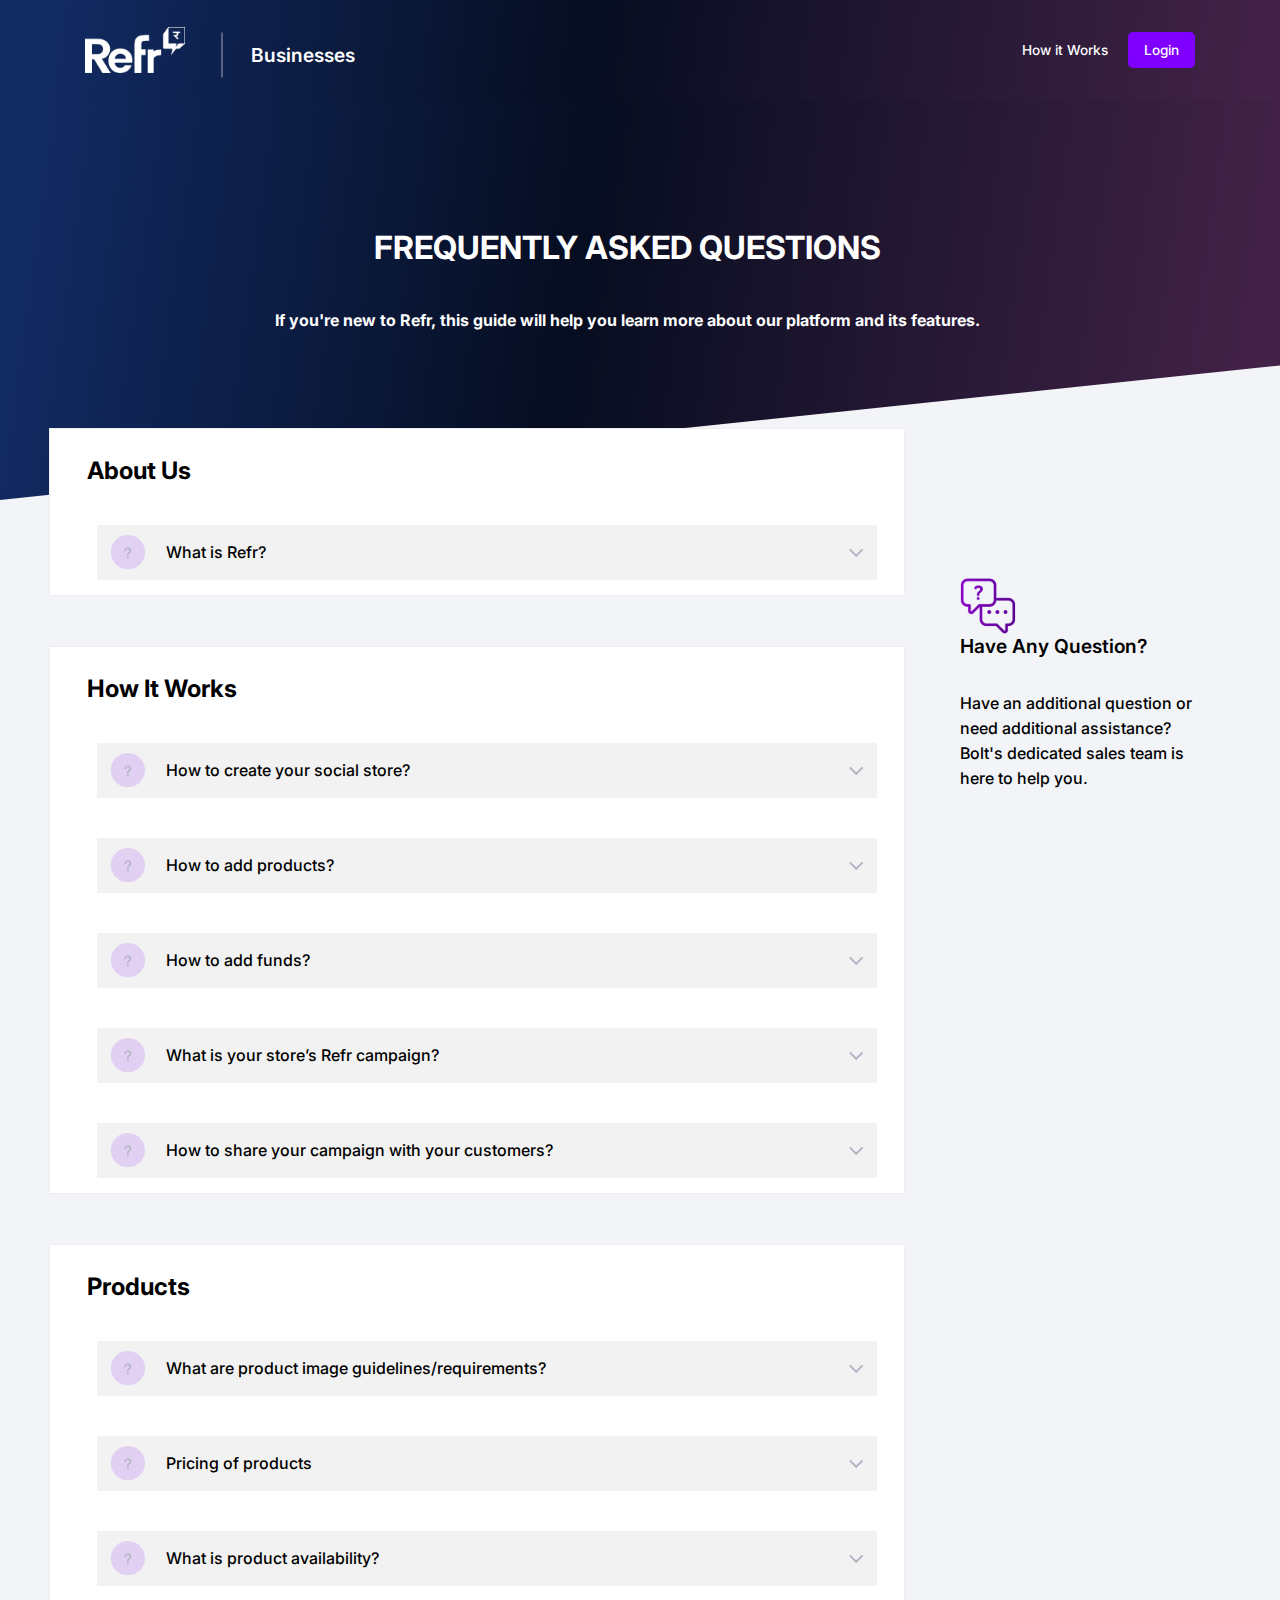
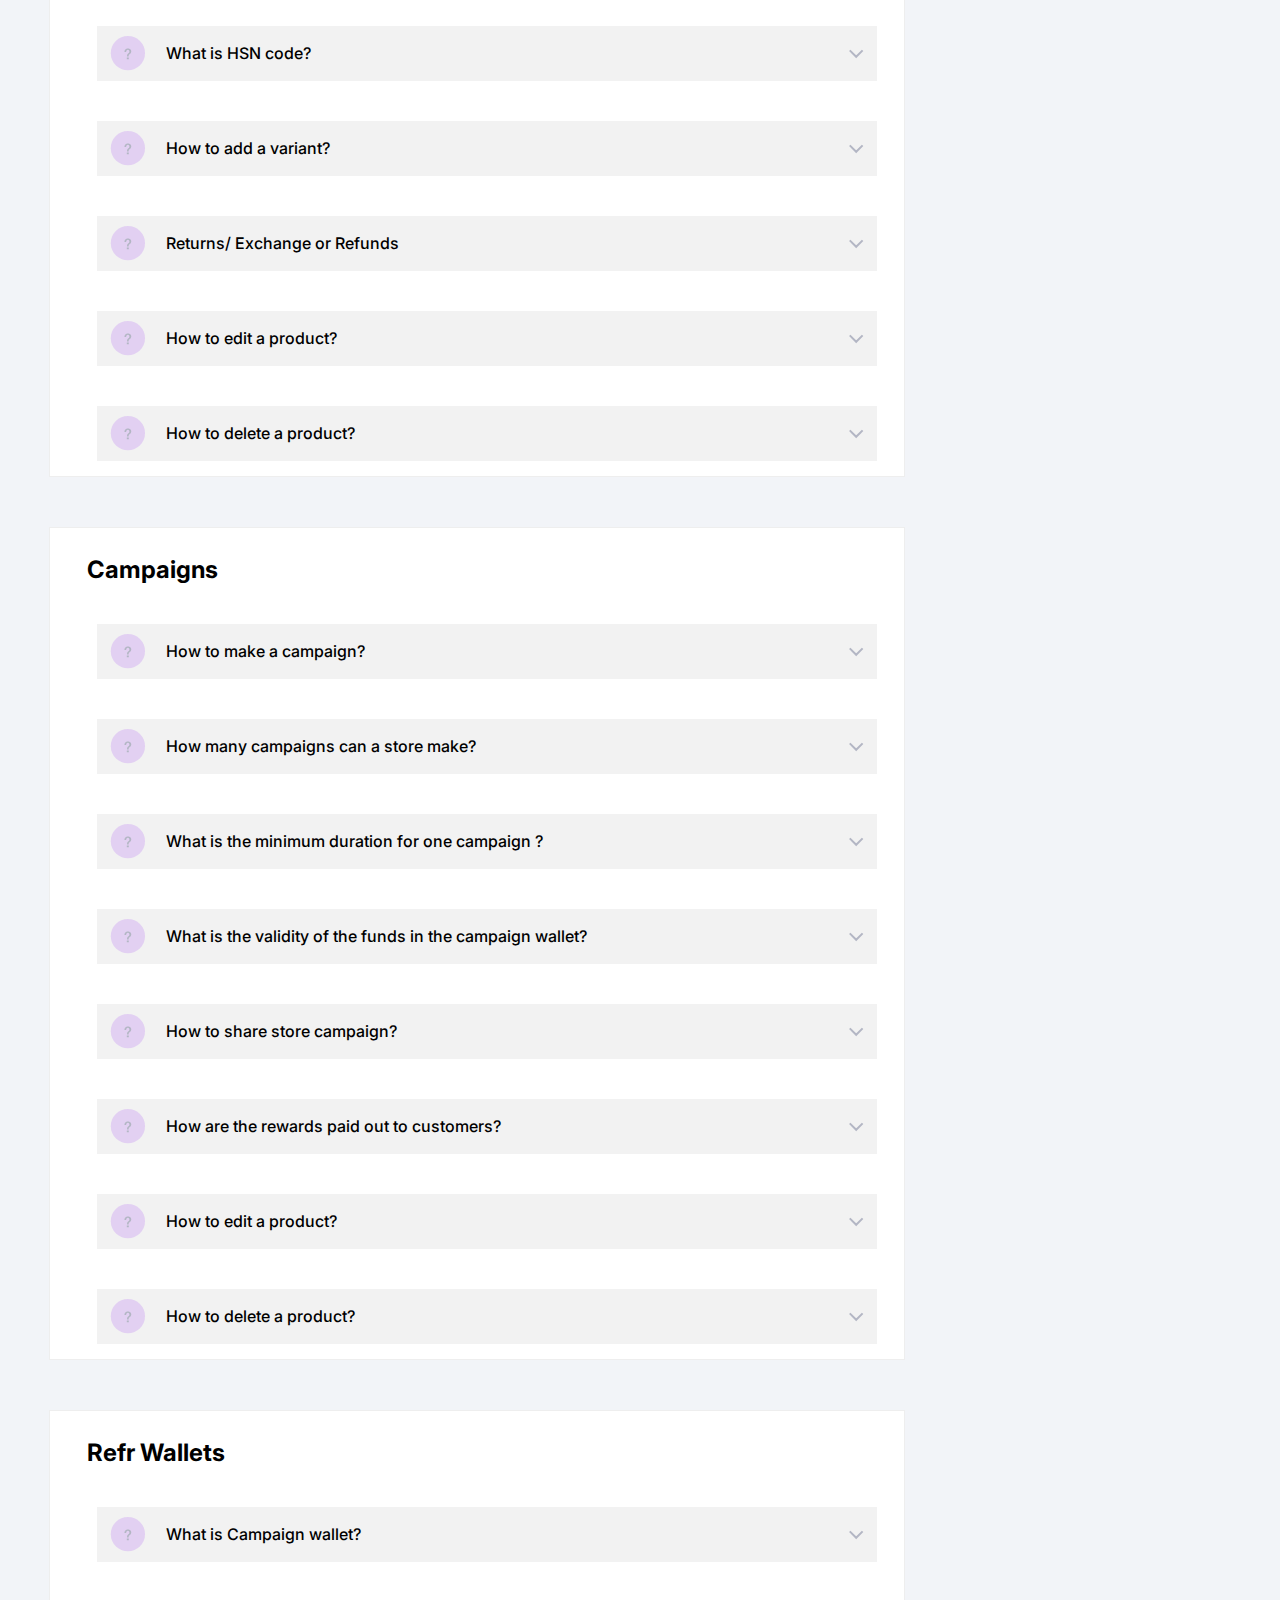
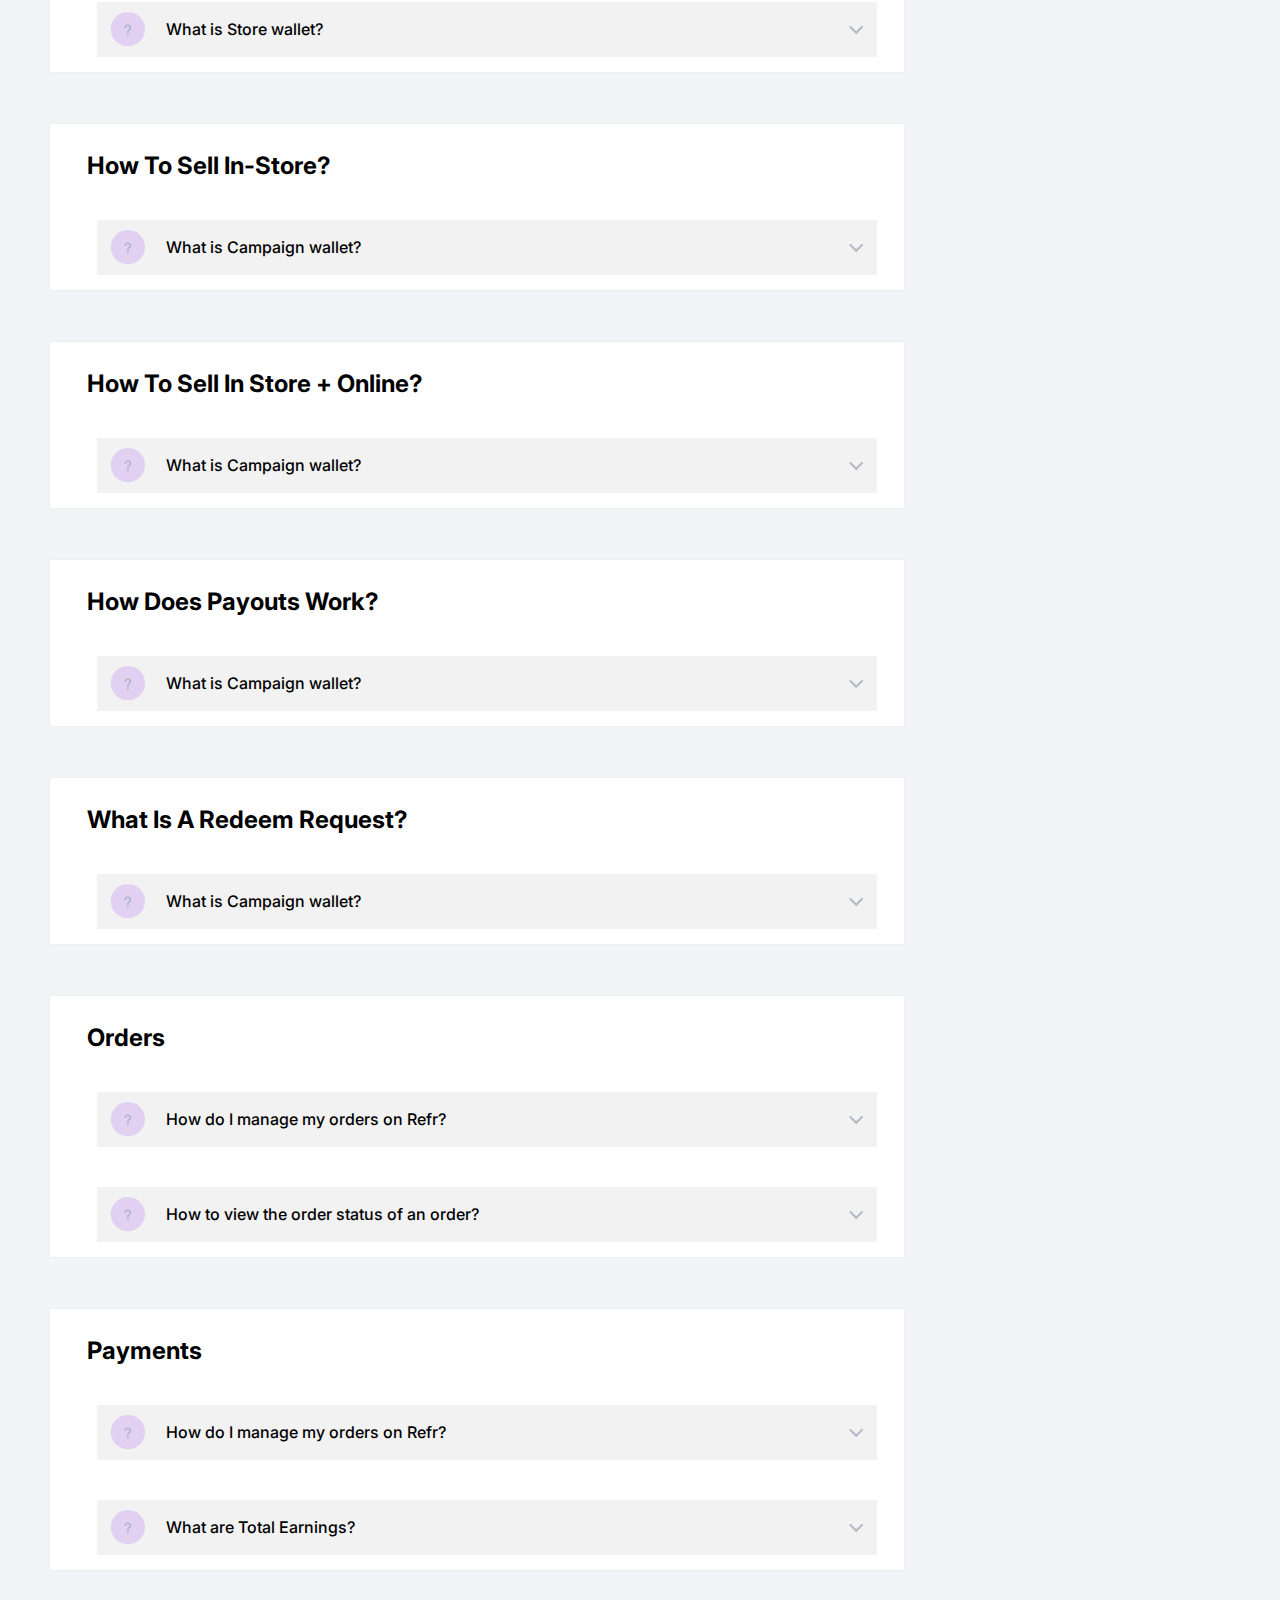
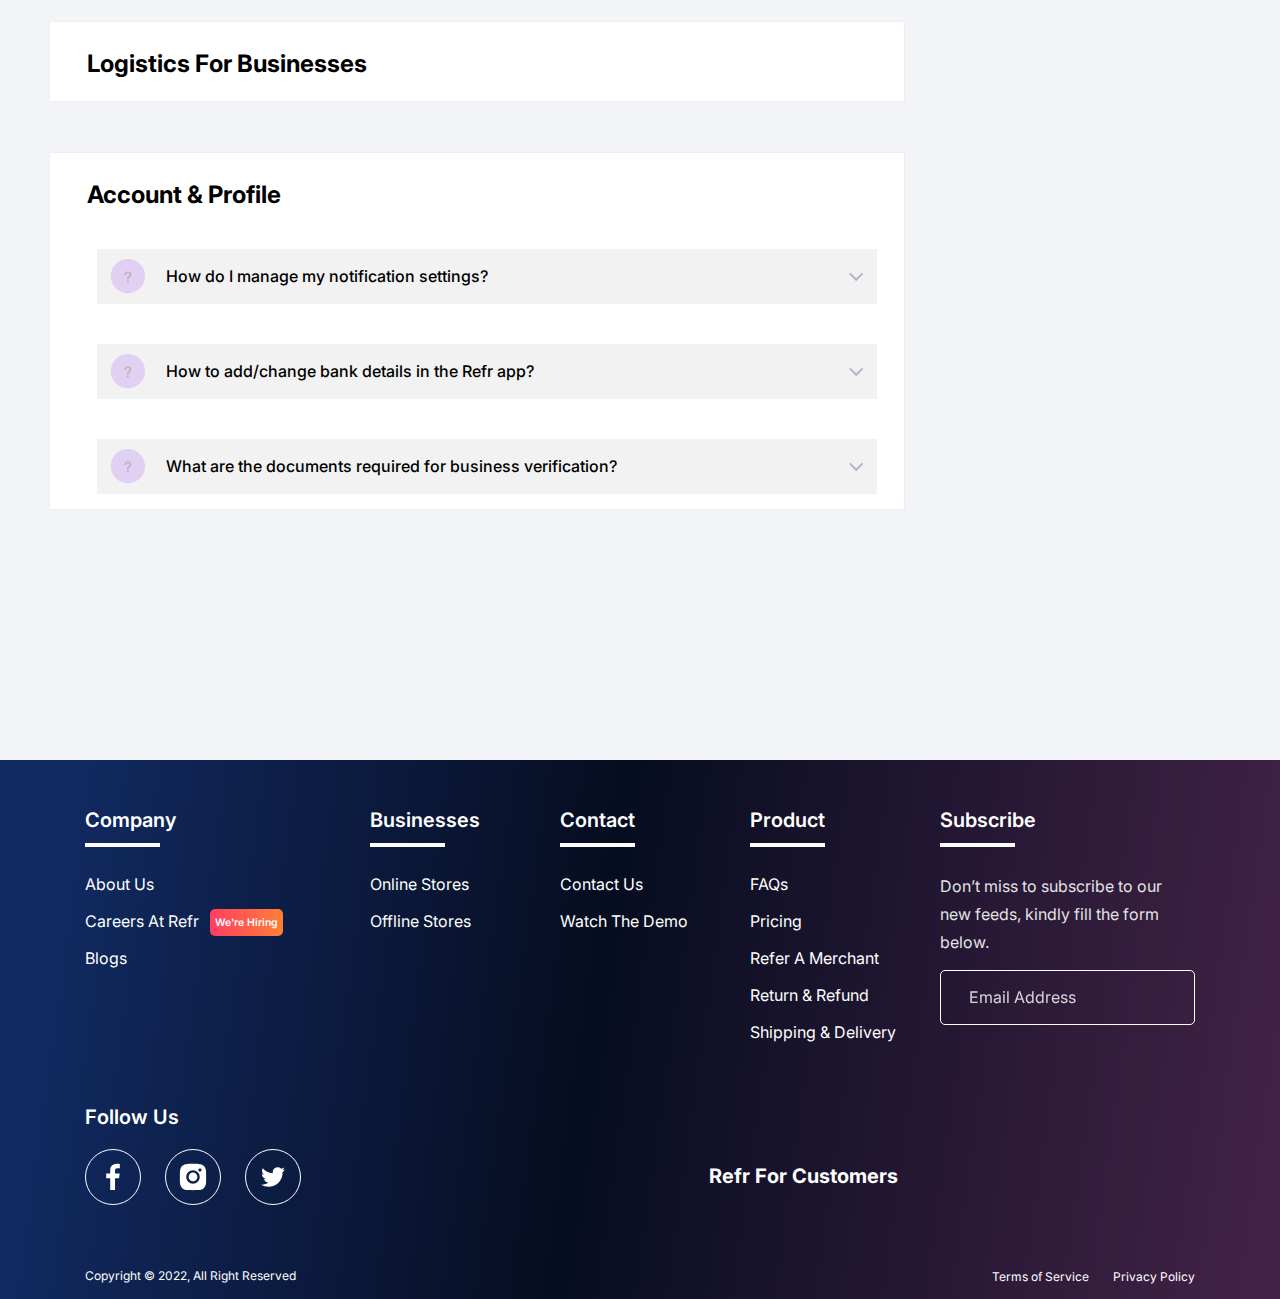
==== faqs/index.html @ 0198c8c2 "first commit" ====
<!DOCTYPE html>
<html lang="en" xmlns="http://www.w3.org/1999/xhtml" xmlns:og="http://ogp.me/ns#"
    xmlns:fb="https://www.facebook.com/2008/fbml">

<head>
    <meta charset="utf-8" />
    <meta http-equiv="X-UA-Compatible" content="IE=edge" />
    <meta name="viewport" content="width=device-width, initial-scale=1.0" />

    <!-- PAGE META -->
    <meta name="description" content="" />
    <meta name="keywords" content="" />
    <meta name="copyright" content="Refrr" />
    <meta name="robots" content="index,follow" />

    <!-- SHOULD BE DYNAMIC -->
    <link rel="canonical" href="" />

    <title>Refr Business</title>

    <link rel="icon" type="image/x-icon" href="https://biz.refr.club/favicon.ico" />

    <!-- OPEN GRAPH -->
    <meta property="og:locale" content="en_US" />
    <meta property="og:type" content="website" />
    <meta property="og:image:url" content="../assets/images/app-main.png" />

    <link rel="image_src" href="https://biz.refr.club/favicon.ico" />
    <meta property="og:site_name" content="Refr Business" />
    <meta property="og:title" content="Refr Business" />
    <meta property="og:description" content="" />

    <!-- TWITTER -->
    <meta name="twitter:card" content="summary" />
    <meta name="twitter:description" content="" />
    <meta name="twitter:title" content="Refr Business" />

    <!-- COMPANY META -->
    <meta http-equiv="Page-Enter" content="RevealTrans(Duration=2.0,Transition=2)" />
    <meta http-equiv="Page-Exit" content="RevealTrans(Duration=3.0,Transition=12)" />
    <meta name="mssmarttagspreventparsing" content="true" />
    <meta http-equiv="X-UA-Compatible" content="chrome=1" />

    <!-- SHOULD BE DYNAMIC -->
    <meta name="msapplication-starturl" content="" />

    <meta name="msapplication-window" content="width=800;height=600" />
    <meta name="msapplication-navbutton-color" content="blue" />
    <meta name="application-name" content="Refr Business" />
    <meta name="msapplication-tooltip" content="Refr Business" />
    <meta name="coverage" content="Worldwide" />
    <meta name="Classification" content="Business" />
    <meta name="author" content="Deepak K Soni | Deepak K, deepakrajksoni@gmail.com" />
    <meta name="designer" content="Deepak K Soni | Deepak K, deepakrajksoni@gmail.com" />
    <meta name="reply-to" content="relations@refr.club" />
    <meta name="distribution" content="Global" />
    <meta name="rating" content="Five Star" />

    <link rel="preconnect" href="https://fonts.googleapis.com">
    <link rel="preconnect" href="https://fonts.gstatic.com" crossorigin>
    <link href="https://fonts.googleapis.com/css2?family=Inter:wght@200;400;500;600;700;800;900&display=swap"
        rel="stylesheet">
    <link
        href="https://fonts.googleapis.com/css2?family=Inter:wght@200;400;500;600;700;800;900&family=Jost:ital,wght@0,200;0,300;0,400;0,500;0,600;0,700;0,800;1,300;1,400;1,500&display=swap"
        rel="stylesheet">

    <!--link rel="stylesheet" href="../assets/css/all.css"-->
    <link rel="stylesheet" href="https://cdn.jsdelivr.net/npm/bootstrap@4.6.1/dist/css/bootstrap.min.css" />
    <!--link rel="stylesheet" href="../assets/css/bootstrap.min.css" /-->

    <link rel="stylesheet" href="./assets/css/style.css" />
    <link rel="stylesheet" href="https://use.fontawesome.com/releases/v5.6.3/css/all.css"
        integrity="sha384-UHRtZLI+pbxtHCWp1t77Bi1L4ZtiqrqD80Kn4Z8NTSRyMA2Fd33n5dQ8lWUE00s/" crossorigin="anonymous">
    <script src="../assets/js/jquery.min.js"></script>
    <script src="../assets/js/popper.min.js"></script>
    <script src="../assets/js/bootstrap.bundle.min.js"></script>
    <script src="../assets/js/lottie.js"></script>
    <script src="../assets/js/public-script.js"></script>
    <script src="../assets/js/infinite-slide.min.js"></script>
    <link rel="preconnect" href="https://fonts.googleapis.com">
    <link rel="preconnect" href="https://fonts.gstatic.com" crossorigin>
    <link href="https://fonts.googleapis.com/css2?family=Inter&display=swap" rel="stylesheet">

    <link rel="stylesheet" href="style.css">
    <title>FAQS</title>
</head>

<body>
    <header>
        <div class="container">
            <div class="row ">
                <div class="col-md-12 col-sm-12 col-12" style="z-index: 10000;">
                    <div class="header-wrap">
                        <div class="logo">
                            <!-- <a class="d-none d-sm-block business-link mt-1" href="javascript:void(0)">Businesses</a> -->
                            <ul class=" mainmenu business-link">
                                <li class="d-block d-sm-none"></li>
                                <li class="drop">
                                    <a class="d-none d-sm-block" href="javascript:void(0)">Businesses</a>
                                    <div class="dropdownContain">
                                        <div class="dropOut">
                                            <div class="triangle"></div>
                                            <ul class="myul d-flex flex-column">
                                                <li class="d-flex align-items-center gap-2">
                                                    <a href="https://refr.club/offline-merchant" class="d-flex ">
                                                        <img width="50px" class="mr-2"
                                                            style="max-width:50px !important;"
                                                            src="./assets/images/offlinestore.svg">
                                                        <div>
                                                            <h6 class="m-0">Offline</h6>
                                                            <small class="text-dark " style="font-size:12px">Experience
                                                                Refr for offline stores</small>
                                                        </div>
                                                    </a>
                                                </li>
                                                <li class="d-flex align-items-center gap-2">
                                                    <a href="https://refr.club/online-merchant" class="d-flex ">
                                                        <img width="50px" class="mr-2"
                                                            style="max-width:50px !important;"
                                                            src="./assets/images/onlinestore.svg">
                                                        <div>
                                                            <h6 class="m-0">Online</h6>
                                                            <small class="text-dark " style="font-size:12px">LExperience
                                                                Refr for offline stores</small>
                                                        </div>
                                                    </a>
                                                </li>


                                            </ul>
                                        </div>
                                    </div>
                                </li>

                            </ul>
                            <a href="./index.html">
                                <img style="max-width:80px ;" width="150px" src="assets/images/logo.png" alt="logo" />
                            </a>
                        </div>
                        <div class="menu" style="height:60px ;    display: flex;
                        align-items: center;">
                            <a class="menulinks" href="javascript:void(0)"><i></i></a>
                            <ul class="mainmenu">
                                <li class="d-block d-sm-none" style="border-bottom: none;">
                                    <a href="https://refr.club/business/">
                                        <img style="max-width:100% ;" width="100px"
                                            src="assets/images/Refr-logo/Refr_Logo-02.png" alt="logo" />
                                    </a>
                                </li>
                                <li class="d-block d-sm-none"><a href="https://refr.club/online-merchant">Online</a>
                                </li>
                                <li class="d-block d-sm-none"><a href="https://refr.club/offline-merchant">Ofline</a>
                                </li>
                                <li><a href="#an-banner0"> How it Works</a></li>
                                <!-- <li><a class="download_app" href="https://biz.refr.club"> Download the app</a></li> -->
                                <li class="d-block d-sm-none"><a href="https://biz.refr.club">Refr for customers</a>
                                </li>
                                <li><a href="https://biz.refr.club">Login</a></li>
                            </ul>
                        </div>
                    </div>
                </div>
            </div>
        </div>
    </header>
    <div class="container2">

        <div class="row">







            <!-- header section starts -->

            <div class="header">

            </div>
            <!-- header section ends -->

            <main>
                <div class="main"></div>

                <!-- banner section starts -->
                <div class="faqs_heading">
                    <p class="faqs_line">Frequently Asked Questions</p>
                    <p class="faqs_secondline">If you're new to Refr, this guide will help you learn more about our
                        platform
                        and its features.</p>
                </div>

                <!-- banner section ends -->

                <div class="main_content">
                    <div class="lg_col">
                        <div class="faq_content">

                            <h1 class="box_heading">About us</h1>

                            <div>
                                <button class="faqs_ques">

                                    <div class="faqs_flex">
                                        <span class="svgs">
                                            <svg width="36" height="35" viewBox="0 0 36 35" fill="none"
                                                xmlns="http://www.w3.org/2000/svg">
                                                <circle cx="17.8965" cy="17.1426" r="17.1123" class="svgCircle" />
                                                <path
                                                    d="M16.8117 21.4272H18.7955V23.2777H16.8117V21.4272ZM14.4578 16.068C14.4578 15.5251 14.5368 15.0317 14.6947 14.5875C14.8625 14.1434 15.0994 13.7634 15.4053 13.4476C15.7212 13.1318 16.0962 12.89 16.5305 12.7222C16.9746 12.5445 17.4681 12.4557 18.0109 12.4557C18.4649 12.4557 18.8844 12.5248 19.2693 12.663C19.6641 12.7913 20.0046 12.9837 20.2908 13.2403C20.5869 13.4871 20.8188 13.798 20.9866 14.173C21.1544 14.5481 21.2383 14.9724 21.2383 15.4462C21.2383 15.7916 21.1988 16.0927 21.1198 16.3493C21.0507 16.596 20.9521 16.8131 20.8237 17.0007C20.7053 17.1783 20.5671 17.3412 20.4092 17.4892C20.2513 17.6274 20.0934 17.7656 19.9355 17.9037C19.748 18.0616 19.5752 18.2146 19.4173 18.3627C19.2594 18.5107 19.1212 18.6785 19.0028 18.866C18.8844 19.0437 18.7906 19.2559 18.7215 19.5026C18.6623 19.7493 18.6327 20.0504 18.6327 20.4057H17.0338C17.0338 19.9714 17.0536 19.6062 17.093 19.3101C17.1424 19.0042 17.2164 18.7377 17.3151 18.5107C17.4138 18.2837 17.5322 18.0863 17.6704 17.9185C17.8184 17.7409 17.9912 17.5682 18.1886 17.4004C18.3465 17.2622 18.4945 17.1339 18.6327 17.0155C18.7807 16.897 18.909 16.7687 19.0176 16.6305C19.136 16.4825 19.2249 16.3197 19.2841 16.142C19.3532 15.9643 19.3877 15.7521 19.3877 15.5054C19.3877 15.2093 19.3334 14.9576 19.2249 14.7504C19.1262 14.5333 19.0028 14.3605 18.8548 14.2322C18.7067 14.1039 18.5488 14.0102 18.381 13.9509C18.2132 13.8917 18.0652 13.8621 17.9369 13.8621C17.325 13.8621 16.871 14.0644 16.5749 14.4691C16.2887 14.8639 16.1455 15.3968 16.1455 16.068H14.4578Z"
                                                    fill="#B3B6C4" />
                                            </svg>
                                        </span>
                                        <p class="faqs_primary">What is Refr?</p>

                                    </div>
                                    <div class="faqs_flex">

                                        <svg class="rotate" width="15" height="10" viewBox="0 0 15 10" fill="none"
                                            xmlns="http://www.w3.org/2000/svg">
                                            <path d="M0.756348 1.38855L7.18046 7.75251L13.6046 1.38855" class="manHat"
                                                stroke-width="2"></path>
                                        </svg>

                                    </div>

                                </button>

                                <div class="panel">
                                    <p>The future of commerce for your business! <br>
                                        Refr is an easy, innovative marketing and selling tool for your business,
                                        enabling you to go from offline to online to
                                        social on a single platform. <br>
                                        We believe that your loyal customers are your genuine brand advocates, whom we
                                        help turn into your brand’s biggest voice
                                        by letting them share curated recommendations and content with their family and
                                        friends, thus helping grow your brand’s
                                        reach and sales. Refr helps businesses accelerate their growth by enabling
                                        advocacy and maximizing customer lifetime
                                        value. <br>

                                        Listed along with various other categories on our marketplace increases trust
                                        and discoverability of your brand amongst
                                        the vast pool of potential customers.
                                    </p>
                                </div>
                            </div>

                        </div>

                        <!--  -->


                        <div class="faq_content">

                            <h1 class="box_heading">How it works</h1>

                            <div>
                                <button class="faqs_ques">

                                    <div class="faqs_flex">
                                        <span class="svgs">
                                            <svg width="36" height="35" viewBox="0 0 36 35" fill="none"
                                                xmlns="http://www.w3.org/2000/svg">
                                                <circle cx="17.8965" cy="17.1426" r="17.1123" class="svgCircle" />
                                                <path
                                                    d="M16.8117 21.4272H18.7955V23.2777H16.8117V21.4272ZM14.4578 16.068C14.4578 15.5251 14.5368 15.0317 14.6947 14.5875C14.8625 14.1434 15.0994 13.7634 15.4053 13.4476C15.7212 13.1318 16.0962 12.89 16.5305 12.7222C16.9746 12.5445 17.4681 12.4557 18.0109 12.4557C18.4649 12.4557 18.8844 12.5248 19.2693 12.663C19.6641 12.7913 20.0046 12.9837 20.2908 13.2403C20.5869 13.4871 20.8188 13.798 20.9866 14.173C21.1544 14.5481 21.2383 14.9724 21.2383 15.4462C21.2383 15.7916 21.1988 16.0927 21.1198 16.3493C21.0507 16.596 20.9521 16.8131 20.8237 17.0007C20.7053 17.1783 20.5671 17.3412 20.4092 17.4892C20.2513 17.6274 20.0934 17.7656 19.9355 17.9037C19.748 18.0616 19.5752 18.2146 19.4173 18.3627C19.2594 18.5107 19.1212 18.6785 19.0028 18.866C18.8844 19.0437 18.7906 19.2559 18.7215 19.5026C18.6623 19.7493 18.6327 20.0504 18.6327 20.4057H17.0338C17.0338 19.9714 17.0536 19.6062 17.093 19.3101C17.1424 19.0042 17.2164 18.7377 17.3151 18.5107C17.4138 18.2837 17.5322 18.0863 17.6704 17.9185C17.8184 17.7409 17.9912 17.5682 18.1886 17.4004C18.3465 17.2622 18.4945 17.1339 18.6327 17.0155C18.7807 16.897 18.909 16.7687 19.0176 16.6305C19.136 16.4825 19.2249 16.3197 19.2841 16.142C19.3532 15.9643 19.3877 15.7521 19.3877 15.5054C19.3877 15.2093 19.3334 14.9576 19.2249 14.7504C19.1262 14.5333 19.0028 14.3605 18.8548 14.2322C18.7067 14.1039 18.5488 14.0102 18.381 13.9509C18.2132 13.8917 18.0652 13.8621 17.9369 13.8621C17.325 13.8621 16.871 14.0644 16.5749 14.4691C16.2887 14.8639 16.1455 15.3968 16.1455 16.068H14.4578Z"
                                                    fill="#B3B6C4" />
                                            </svg>
                                        </span>
                                        <p class="faqs_primary">How to create your social store?</p>

                                    </div>
                                    <div class="faqs_flex">

                                        <svg class="rotate" width="15" height="10" viewBox="0 0 15 10" fill="none"
                                            xmlns="http://www.w3.org/2000/svg">
                                            <path d="M0.756348 1.38855L7.18046 7.75251L13.6046 1.38855" class="manHat"
                                                stroke-width="2"></path>
                                        </svg>

                                    </div>

                                </button>

                                <div class="panel">
                                    <p>Get your business set up in minutes on the Refr platform by creating your social
                                        store with all essential details that
                                        help customers find you easily. <br> <br>

                                        Select store type – Online, Offline or Hybrid (Online + Offline) <br> <br>

                                        Select store category - Fashion, Salons & Spas, Food & Beverage, Healthcare,
                                        Fitness, Electronics, Pet care & others <br> <br>

                                        Select a sub-category according to your category <br> <br>

                                        Add all store details and images: <br>
                                        Add store name, a short description, working hours, contact number, location
                                        (you can add more than one location for
                                        your store), whatsapp & social media links to help your customers connect &
                                        learn more about you. <br> <br>
                                        Upload your store banner, logo and store images so that your customers are able
                                        to relate to & recall your brand. <br> <br>
                                        Select if your store offers returns/ exchange or refunds. <br> <br>
                                        Select if your store accepts COD has an acceptable payment option. <br> <br>
                                        Select if your store has its own logistics support or need our support. <br>
                                    </p>
                                </div>
                            </div>

                            <div>
                                <button class="faqs_ques">

                                    <div class="faqs_flex">
                                        <span class="svgs">
                                            <svg width="36" height="35" viewBox="0 0 36 35" fill="none"
                                                xmlns="http://www.w3.org/2000/svg">
                                                <circle cx="17.8965" cy="17.1426" r="17.1123" class="svgCircle" />
                                                <path
                                                    d="M16.8117 21.4272H18.7955V23.2777H16.8117V21.4272ZM14.4578 16.068C14.4578 15.5251 14.5368 15.0317 14.6947 14.5875C14.8625 14.1434 15.0994 13.7634 15.4053 13.4476C15.7212 13.1318 16.0962 12.89 16.5305 12.7222C16.9746 12.5445 17.4681 12.4557 18.0109 12.4557C18.4649 12.4557 18.8844 12.5248 19.2693 12.663C19.6641 12.7913 20.0046 12.9837 20.2908 13.2403C20.5869 13.4871 20.8188 13.798 20.9866 14.173C21.1544 14.5481 21.2383 14.9724 21.2383 15.4462C21.2383 15.7916 21.1988 16.0927 21.1198 16.3493C21.0507 16.596 20.9521 16.8131 20.8237 17.0007C20.7053 17.1783 20.5671 17.3412 20.4092 17.4892C20.2513 17.6274 20.0934 17.7656 19.9355 17.9037C19.748 18.0616 19.5752 18.2146 19.4173 18.3627C19.2594 18.5107 19.1212 18.6785 19.0028 18.866C18.8844 19.0437 18.7906 19.2559 18.7215 19.5026C18.6623 19.7493 18.6327 20.0504 18.6327 20.4057H17.0338C17.0338 19.9714 17.0536 19.6062 17.093 19.3101C17.1424 19.0042 17.2164 18.7377 17.3151 18.5107C17.4138 18.2837 17.5322 18.0863 17.6704 17.9185C17.8184 17.7409 17.9912 17.5682 18.1886 17.4004C18.3465 17.2622 18.4945 17.1339 18.6327 17.0155C18.7807 16.897 18.909 16.7687 19.0176 16.6305C19.136 16.4825 19.2249 16.3197 19.2841 16.142C19.3532 15.9643 19.3877 15.7521 19.3877 15.5054C19.3877 15.2093 19.3334 14.9576 19.2249 14.7504C19.1262 14.5333 19.0028 14.3605 18.8548 14.2322C18.7067 14.1039 18.5488 14.0102 18.381 13.9509C18.2132 13.8917 18.0652 13.8621 17.9369 13.8621C17.325 13.8621 16.871 14.0644 16.5749 14.4691C16.2887 14.8639 16.1455 15.3968 16.1455 16.068H14.4578Z"
                                                    fill="#B3B6C4" />
                                            </svg>
                                        </span>
                                        <p class="faqs_primary">How to add products?</p>

                                    </div>
                                    <div class="faqs_flex">

                                        <svg class="rotate" width="15" height="10" viewBox="0 0 15 10" fill="none"
                                            xmlns="http://www.w3.org/2000/svg">
                                            <path d="M0.756348 1.38855L7.18046 7.75251L13.6046 1.38855" class="manHat"
                                                stroke-width="2"></path>
                                        </svg>

                                    </div>

                                </button>

                                <div class="panel">
                                    <p> Add products to your store either by adding them individually or by
                                        integrating an excel sheet file.

                                    </p>
                                </div>
                            </div>

                            <div>
                                <button class="faqs_ques">

                                    <div class="faqs_flex">
                                        <span class="svgs">
                                            <svg width="36" height="35" viewBox="0 0 36 35" fill="none"
                                                xmlns="http://www.w3.org/2000/svg">
                                                <circle cx="17.8965" cy="17.1426" r="17.1123" class="svgCircle" />
                                                <path
                                                    d="M16.8117 21.4272H18.7955V23.2777H16.8117V21.4272ZM14.4578 16.068C14.4578 15.5251 14.5368 15.0317 14.6947 14.5875C14.8625 14.1434 15.0994 13.7634 15.4053 13.4476C15.7212 13.1318 16.0962 12.89 16.5305 12.7222C16.9746 12.5445 17.4681 12.4557 18.0109 12.4557C18.4649 12.4557 18.8844 12.5248 19.2693 12.663C19.6641 12.7913 20.0046 12.9837 20.2908 13.2403C20.5869 13.4871 20.8188 13.798 20.9866 14.173C21.1544 14.5481 21.2383 14.9724 21.2383 15.4462C21.2383 15.7916 21.1988 16.0927 21.1198 16.3493C21.0507 16.596 20.9521 16.8131 20.8237 17.0007C20.7053 17.1783 20.5671 17.3412 20.4092 17.4892C20.2513 17.6274 20.0934 17.7656 19.9355 17.9037C19.748 18.0616 19.5752 18.2146 19.4173 18.3627C19.2594 18.5107 19.1212 18.6785 19.0028 18.866C18.8844 19.0437 18.7906 19.2559 18.7215 19.5026C18.6623 19.7493 18.6327 20.0504 18.6327 20.4057H17.0338C17.0338 19.9714 17.0536 19.6062 17.093 19.3101C17.1424 19.0042 17.2164 18.7377 17.3151 18.5107C17.4138 18.2837 17.5322 18.0863 17.6704 17.9185C17.8184 17.7409 17.9912 17.5682 18.1886 17.4004C18.3465 17.2622 18.4945 17.1339 18.6327 17.0155C18.7807 16.897 18.909 16.7687 19.0176 16.6305C19.136 16.4825 19.2249 16.3197 19.2841 16.142C19.3532 15.9643 19.3877 15.7521 19.3877 15.5054C19.3877 15.2093 19.3334 14.9576 19.2249 14.7504C19.1262 14.5333 19.0028 14.3605 18.8548 14.2322C18.7067 14.1039 18.5488 14.0102 18.381 13.9509C18.2132 13.8917 18.0652 13.8621 17.9369 13.8621C17.325 13.8621 16.871 14.0644 16.5749 14.4691C16.2887 14.8639 16.1455 15.3968 16.1455 16.068H14.4578Z"
                                                    fill="#B3B6C4" />
                                            </svg>
                                        </span>
                                        <p class="faqs_primary">How to add funds?</p>

                                    </div>
                                    <div class="faqs_flex">

                                        <svg class="rotate" width="15" height="10" viewBox="0 0 15 10" fill="none"
                                            xmlns="http://www.w3.org/2000/svg">
                                            <path d="M0.756348 1.38855L7.18046 7.75251L13.6046 1.38855" class="manHat"
                                                stroke-width="2"></path>
                                        </svg>

                                    </div>

                                </button>

                                <div class="panel">
                                    <p>Your campaign wallet keeps your Refr campaigns running. This wallet keeps track
                                        of the campaign funds and your rewards
                                        are given out via this wallet.</p>
                                </div>
                            </div>

                            <div>
                                <button class="faqs_ques">

                                    <div class="faqs_flex">
                                        <span class="svgs">
                                            <svg width="36" height="35" viewBox="0 0 36 35" fill="none"
                                                xmlns="http://www.w3.org/2000/svg">
                                                <circle cx="17.8965" cy="17.1426" r="17.1123" class="svgCircle" />
                                                <path
                                                    d="M16.8117 21.4272H18.7955V23.2777H16.8117V21.4272ZM14.4578 16.068C14.4578 15.5251 14.5368 15.0317 14.6947 14.5875C14.8625 14.1434 15.0994 13.7634 15.4053 13.4476C15.7212 13.1318 16.0962 12.89 16.5305 12.7222C16.9746 12.5445 17.4681 12.4557 18.0109 12.4557C18.4649 12.4557 18.8844 12.5248 19.2693 12.663C19.6641 12.7913 20.0046 12.9837 20.2908 13.2403C20.5869 13.4871 20.8188 13.798 20.9866 14.173C21.1544 14.5481 21.2383 14.9724 21.2383 15.4462C21.2383 15.7916 21.1988 16.0927 21.1198 16.3493C21.0507 16.596 20.9521 16.8131 20.8237 17.0007C20.7053 17.1783 20.5671 17.3412 20.4092 17.4892C20.2513 17.6274 20.0934 17.7656 19.9355 17.9037C19.748 18.0616 19.5752 18.2146 19.4173 18.3627C19.2594 18.5107 19.1212 18.6785 19.0028 18.866C18.8844 19.0437 18.7906 19.2559 18.7215 19.5026C18.6623 19.7493 18.6327 20.0504 18.6327 20.4057H17.0338C17.0338 19.9714 17.0536 19.6062 17.093 19.3101C17.1424 19.0042 17.2164 18.7377 17.3151 18.5107C17.4138 18.2837 17.5322 18.0863 17.6704 17.9185C17.8184 17.7409 17.9912 17.5682 18.1886 17.4004C18.3465 17.2622 18.4945 17.1339 18.6327 17.0155C18.7807 16.897 18.909 16.7687 19.0176 16.6305C19.136 16.4825 19.2249 16.3197 19.2841 16.142C19.3532 15.9643 19.3877 15.7521 19.3877 15.5054C19.3877 15.2093 19.3334 14.9576 19.2249 14.7504C19.1262 14.5333 19.0028 14.3605 18.8548 14.2322C18.7067 14.1039 18.5488 14.0102 18.381 13.9509C18.2132 13.8917 18.0652 13.8621 17.9369 13.8621C17.325 13.8621 16.871 14.0644 16.5749 14.4691C16.2887 14.8639 16.1455 15.3968 16.1455 16.068H14.4578Z"
                                                    fill="#B3B6C4" />
                                            </svg>
                                        </span>
                                        <p class="faqs_primary">What is your store’s Refr campaign?</p>

                                    </div>
                                    <div class="faqs_flex">

                                        <svg class="rotate" width="15" height="10" viewBox="0 0 15 10" fill="none"
                                            xmlns="http://www.w3.org/2000/svg">
                                            <path d="M0.756348 1.38855L7.18046 7.75251L13.6046 1.38855" class="manHat"
                                                stroke-width="2"></path>
                                        </svg>

                                    </div>

                                </button>

                                <div class="panel">
                                    <p>A campaign is the reward structure you set to give out to your customers for
                                        sharing your store & making successful
                                        recommendations. Create attractive campaigns to keep your customers engaged,
                                        thus helping you grow your sales.</p>
                                </div>
                            </div>

                            <div>
                                <button class="faqs_ques">

                                    <div class="faqs_flex">
                                        <span class="svgs">
                                            <svg width="36" height="35" viewBox="0 0 36 35" fill="none"
                                                xmlns="http://www.w3.org/2000/svg">
                                                <circle cx="17.8965" cy="17.1426" r="17.1123" class="svgCircle" />
                                                <path
                                                    d="M16.8117 21.4272H18.7955V23.2777H16.8117V21.4272ZM14.4578 16.068C14.4578 15.5251 14.5368 15.0317 14.6947 14.5875C14.8625 14.1434 15.0994 13.7634 15.4053 13.4476C15.7212 13.1318 16.0962 12.89 16.5305 12.7222C16.9746 12.5445 17.4681 12.4557 18.0109 12.4557C18.4649 12.4557 18.8844 12.5248 19.2693 12.663C19.6641 12.7913 20.0046 12.9837 20.2908 13.2403C20.5869 13.4871 20.8188 13.798 20.9866 14.173C21.1544 14.5481 21.2383 14.9724 21.2383 15.4462C21.2383 15.7916 21.1988 16.0927 21.1198 16.3493C21.0507 16.596 20.9521 16.8131 20.8237 17.0007C20.7053 17.1783 20.5671 17.3412 20.4092 17.4892C20.2513 17.6274 20.0934 17.7656 19.9355 17.9037C19.748 18.0616 19.5752 18.2146 19.4173 18.3627C19.2594 18.5107 19.1212 18.6785 19.0028 18.866C18.8844 19.0437 18.7906 19.2559 18.7215 19.5026C18.6623 19.7493 18.6327 20.0504 18.6327 20.4057H17.0338C17.0338 19.9714 17.0536 19.6062 17.093 19.3101C17.1424 19.0042 17.2164 18.7377 17.3151 18.5107C17.4138 18.2837 17.5322 18.0863 17.6704 17.9185C17.8184 17.7409 17.9912 17.5682 18.1886 17.4004C18.3465 17.2622 18.4945 17.1339 18.6327 17.0155C18.7807 16.897 18.909 16.7687 19.0176 16.6305C19.136 16.4825 19.2249 16.3197 19.2841 16.142C19.3532 15.9643 19.3877 15.7521 19.3877 15.5054C19.3877 15.2093 19.3334 14.9576 19.2249 14.7504C19.1262 14.5333 19.0028 14.3605 18.8548 14.2322C18.7067 14.1039 18.5488 14.0102 18.381 13.9509C18.2132 13.8917 18.0652 13.8621 17.9369 13.8621C17.325 13.8621 16.871 14.0644 16.5749 14.4691C16.2887 14.8639 16.1455 15.3968 16.1455 16.068H14.4578Z"
                                                    fill="#B3B6C4" />
                                            </svg>
                                        </span>
                                        <p class="faqs_primary">How to share your campaign with your customers?</p>

                                    </div>
                                    <div class="faqs_flex">

                                        <svg class="rotate" width="15" height="10" viewBox="0 0 15 10" fill="none"
                                            xmlns="http://www.w3.org/2000/svg">
                                            <path d="M0.756348 1.38855L7.18046 7.75251L13.6046 1.38855" class="manHat"
                                                stroke-width="2"></path>
                                        </svg>

                                    </div>

                                </button>

                                <div class="panel">
                                    <p>Integrate your contacts and can make a list of ‘My Customers’ to readily share
                                        your ongoing campaigns with them,
                                        through various chat & social platforms. <br> <br>

                                        Place your Refr QR code standee at your store reception or Refr tent cards at
                                        various touch points in your store.
                                        Educate your customers about Refr while they are at your store or at checkout.
                                        <br> <br>

                                        If you are an online or hybrid store, send out Refr QR code stickers or cards
                                        with your delivery packages, letting
                                        your customers recommend you from the comfort of their homes.
                                    </p>
                                </div>
                            </div>

                        </div>

                        <!--  -->

                        <div class="faq_content">

                            <h1 class="box_heading">Products</h1>

                            <div>
                                <button class="faqs_ques">

                                    <div class="faqs_flex">
                                        <span class="svgs">
                                            <svg width="36" height="35" viewBox="0 0 36 35" fill="none"
                                                xmlns="http://www.w3.org/2000/svg">
                                                <circle cx="17.8965" cy="17.1426" r="17.1123" class="svgCircle" />
                                                <path
                                                    d="M16.8117 21.4272H18.7955V23.2777H16.8117V21.4272ZM14.4578 16.068C14.4578 15.5251 14.5368 15.0317 14.6947 14.5875C14.8625 14.1434 15.0994 13.7634 15.4053 13.4476C15.7212 13.1318 16.0962 12.89 16.5305 12.7222C16.9746 12.5445 17.4681 12.4557 18.0109 12.4557C18.4649 12.4557 18.8844 12.5248 19.2693 12.663C19.6641 12.7913 20.0046 12.9837 20.2908 13.2403C20.5869 13.4871 20.8188 13.798 20.9866 14.173C21.1544 14.5481 21.2383 14.9724 21.2383 15.4462C21.2383 15.7916 21.1988 16.0927 21.1198 16.3493C21.0507 16.596 20.9521 16.8131 20.8237 17.0007C20.7053 17.1783 20.5671 17.3412 20.4092 17.4892C20.2513 17.6274 20.0934 17.7656 19.9355 17.9037C19.748 18.0616 19.5752 18.2146 19.4173 18.3627C19.2594 18.5107 19.1212 18.6785 19.0028 18.866C18.8844 19.0437 18.7906 19.2559 18.7215 19.5026C18.6623 19.7493 18.6327 20.0504 18.6327 20.4057H17.0338C17.0338 19.9714 17.0536 19.6062 17.093 19.3101C17.1424 19.0042 17.2164 18.7377 17.3151 18.5107C17.4138 18.2837 17.5322 18.0863 17.6704 17.9185C17.8184 17.7409 17.9912 17.5682 18.1886 17.4004C18.3465 17.2622 18.4945 17.1339 18.6327 17.0155C18.7807 16.897 18.909 16.7687 19.0176 16.6305C19.136 16.4825 19.2249 16.3197 19.2841 16.142C19.3532 15.9643 19.3877 15.7521 19.3877 15.5054C19.3877 15.2093 19.3334 14.9576 19.2249 14.7504C19.1262 14.5333 19.0028 14.3605 18.8548 14.2322C18.7067 14.1039 18.5488 14.0102 18.381 13.9509C18.2132 13.8917 18.0652 13.8621 17.9369 13.8621C17.325 13.8621 16.871 14.0644 16.5749 14.4691C16.2887 14.8639 16.1455 15.3968 16.1455 16.068H14.4578Z"
                                                    fill="#B3B6C4" />
                                            </svg>
                                        </span>

                                        <p class="faqs_primary">What are product image guidelines/requirements?</p>

                                    </div>
                                    <div class="faqs_flex">

                                        <svg class="rotate" width="15" height="10" viewBox="0 0 15 10" fill="none"
                                            xmlns="http://www.w3.org/2000/svg">
                                            <path d="M0.756348 1.38855L7.18046 7.75251L13.6046 1.38855" class="manHat"
                                                stroke-width="2"></path>
                                        </svg>

                                    </div>

                                </button>

                                <div class="panel">
                                    <p>The best file type for most product images is PNG followed by JPEG. Your product
                                        images will be in the form of square
                                        images of 1:1 ratio. Make sure that all of your photos have a file size smaller
                                        than 20 MB and are of high-resolution
                                        quality to display them well.</p>
                                </div>
                            </div>

                            <div>
                                <button class="faqs_ques">

                                    <div class="faqs_flex">
                                        <span class="svgs">
                                            <svg width="36" height="35" viewBox="0 0 36 35" fill="none"
                                                xmlns="http://www.w3.org/2000/svg">
                                                <circle cx="17.8965" cy="17.1426" r="17.1123" class="svgCircle" />
                                                <path
                                                    d="M16.8117 21.4272H18.7955V23.2777H16.8117V21.4272ZM14.4578 16.068C14.4578 15.5251 14.5368 15.0317 14.6947 14.5875C14.8625 14.1434 15.0994 13.7634 15.4053 13.4476C15.7212 13.1318 16.0962 12.89 16.5305 12.7222C16.9746 12.5445 17.4681 12.4557 18.0109 12.4557C18.4649 12.4557 18.8844 12.5248 19.2693 12.663C19.6641 12.7913 20.0046 12.9837 20.2908 13.2403C20.5869 13.4871 20.8188 13.798 20.9866 14.173C21.1544 14.5481 21.2383 14.9724 21.2383 15.4462C21.2383 15.7916 21.1988 16.0927 21.1198 16.3493C21.0507 16.596 20.9521 16.8131 20.8237 17.0007C20.7053 17.1783 20.5671 17.3412 20.4092 17.4892C20.2513 17.6274 20.0934 17.7656 19.9355 17.9037C19.748 18.0616 19.5752 18.2146 19.4173 18.3627C19.2594 18.5107 19.1212 18.6785 19.0028 18.866C18.8844 19.0437 18.7906 19.2559 18.7215 19.5026C18.6623 19.7493 18.6327 20.0504 18.6327 20.4057H17.0338C17.0338 19.9714 17.0536 19.6062 17.093 19.3101C17.1424 19.0042 17.2164 18.7377 17.3151 18.5107C17.4138 18.2837 17.5322 18.0863 17.6704 17.9185C17.8184 17.7409 17.9912 17.5682 18.1886 17.4004C18.3465 17.2622 18.4945 17.1339 18.6327 17.0155C18.7807 16.897 18.909 16.7687 19.0176 16.6305C19.136 16.4825 19.2249 16.3197 19.2841 16.142C19.3532 15.9643 19.3877 15.7521 19.3877 15.5054C19.3877 15.2093 19.3334 14.9576 19.2249 14.7504C19.1262 14.5333 19.0028 14.3605 18.8548 14.2322C18.7067 14.1039 18.5488 14.0102 18.381 13.9509C18.2132 13.8917 18.0652 13.8621 17.9369 13.8621C17.325 13.8621 16.871 14.0644 16.5749 14.4691C16.2887 14.8639 16.1455 15.3968 16.1455 16.068H14.4578Z"
                                                    fill="#B3B6C4" />
                                            </svg>
                                        </span>
                                        <p class="faqs_primary">Pricing of products</p>

                                    </div>
                                    <div class="faqs_flex">

                                        <svg class="rotate" width="15" height="10" viewBox="0 0 15 10" fill="none"
                                            xmlns="http://www.w3.org/2000/svg">
                                            <path d="M0.756348 1.38855L7.18046 7.75251L13.6046 1.38855" class="manHat"
                                                stroke-width="2"></path>
                                        </svg>

                                    </div>

                                </button>

                                <div class="panel">
                                    <p>Actual price – The original price of the product. <br> <br>
                                        Discounted price – The discounted price you are offering for the product. <br>
                                        <br>
                                        Category – Specify the category your product belongs to.
                                        /p>
                                </div>
                            </div>

                            <div>
                                <button class="faqs_ques">

                                    <div class="faqs_flex">
                                        <span class="svgs">
                                            <svg width="36" height="35" viewBox="0 0 36 35" fill="none"
                                                xmlns="http://www.w3.org/2000/svg">
                                                <circle cx="17.8965" cy="17.1426" r="17.1123" class="svgCircle" />
                                                <path
                                                    d="M16.8117 21.4272H18.7955V23.2777H16.8117V21.4272ZM14.4578 16.068C14.4578 15.5251 14.5368 15.0317 14.6947 14.5875C14.8625 14.1434 15.0994 13.7634 15.4053 13.4476C15.7212 13.1318 16.0962 12.89 16.5305 12.7222C16.9746 12.5445 17.4681 12.4557 18.0109 12.4557C18.4649 12.4557 18.8844 12.5248 19.2693 12.663C19.6641 12.7913 20.0046 12.9837 20.2908 13.2403C20.5869 13.4871 20.8188 13.798 20.9866 14.173C21.1544 14.5481 21.2383 14.9724 21.2383 15.4462C21.2383 15.7916 21.1988 16.0927 21.1198 16.3493C21.0507 16.596 20.9521 16.8131 20.8237 17.0007C20.7053 17.1783 20.5671 17.3412 20.4092 17.4892C20.2513 17.6274 20.0934 17.7656 19.9355 17.9037C19.748 18.0616 19.5752 18.2146 19.4173 18.3627C19.2594 18.5107 19.1212 18.6785 19.0028 18.866C18.8844 19.0437 18.7906 19.2559 18.7215 19.5026C18.6623 19.7493 18.6327 20.0504 18.6327 20.4057H17.0338C17.0338 19.9714 17.0536 19.6062 17.093 19.3101C17.1424 19.0042 17.2164 18.7377 17.3151 18.5107C17.4138 18.2837 17.5322 18.0863 17.6704 17.9185C17.8184 17.7409 17.9912 17.5682 18.1886 17.4004C18.3465 17.2622 18.4945 17.1339 18.6327 17.0155C18.7807 16.897 18.909 16.7687 19.0176 16.6305C19.136 16.4825 19.2249 16.3197 19.2841 16.142C19.3532 15.9643 19.3877 15.7521 19.3877 15.5054C19.3877 15.2093 19.3334 14.9576 19.2249 14.7504C19.1262 14.5333 19.0028 14.3605 18.8548 14.2322C18.7067 14.1039 18.5488 14.0102 18.381 13.9509C18.2132 13.8917 18.0652 13.8621 17.9369 13.8621C17.325 13.8621 16.871 14.0644 16.5749 14.4691C16.2887 14.8639 16.1455 15.3968 16.1455 16.068H14.4578Z"
                                                    fill="#B3B6C4" />
                                            </svg>
                                        </span>
                                        <p class="faqs_primary">What is product availability?</p>

                                    </div>
                                    <div class="faqs_flex">

                                        <svg class="rotate" width="15" height="10" viewBox="0 0 15 10" fill="none"
                                            xmlns="http://www.w3.org/2000/svg">
                                            <path d="M0.756348 1.38855L7.18046 7.75251L13.6046 1.38855" class="manHat"
                                                stroke-width="2"></path>
                                        </svg>

                                    </div>

                                </button>

                                <div class="panel">
                                    <p>Lorem, ipsum dolor sit amet consectetur adipisicing elit. Facere nemo, repellat
                                        sunt eveniet veritatis aspernatur eum? Porro velit laudantium qui quidem, sunt
                                        at eius eveniet. Quisquam perspiciatis veniam pariatur laboriosam?</p>
                                </div>
                            </div>

                            <div>
                                <button class="faqs_ques">

                                    <div class="faqs_flex">
                                        <span class="svgs">
                                            <svg width="36" height="35" viewBox="0 0 36 35" fill="none"
                                                xmlns="http://www.w3.org/2000/svg">
                                                <circle cx="17.8965" cy="17.1426" r="17.1123" class="svgCircle" />
                                                <path
                                                    d="M16.8117 21.4272H18.7955V23.2777H16.8117V21.4272ZM14.4578 16.068C14.4578 15.5251 14.5368 15.0317 14.6947 14.5875C14.8625 14.1434 15.0994 13.7634 15.4053 13.4476C15.7212 13.1318 16.0962 12.89 16.5305 12.7222C16.9746 12.5445 17.4681 12.4557 18.0109 12.4557C18.4649 12.4557 18.8844 12.5248 19.2693 12.663C19.6641 12.7913 20.0046 12.9837 20.2908 13.2403C20.5869 13.4871 20.8188 13.798 20.9866 14.173C21.1544 14.5481 21.2383 14.9724 21.2383 15.4462C21.2383 15.7916 21.1988 16.0927 21.1198 16.3493C21.0507 16.596 20.9521 16.8131 20.8237 17.0007C20.7053 17.1783 20.5671 17.3412 20.4092 17.4892C20.2513 17.6274 20.0934 17.7656 19.9355 17.9037C19.748 18.0616 19.5752 18.2146 19.4173 18.3627C19.2594 18.5107 19.1212 18.6785 19.0028 18.866C18.8844 19.0437 18.7906 19.2559 18.7215 19.5026C18.6623 19.7493 18.6327 20.0504 18.6327 20.4057H17.0338C17.0338 19.9714 17.0536 19.6062 17.093 19.3101C17.1424 19.0042 17.2164 18.7377 17.3151 18.5107C17.4138 18.2837 17.5322 18.0863 17.6704 17.9185C17.8184 17.7409 17.9912 17.5682 18.1886 17.4004C18.3465 17.2622 18.4945 17.1339 18.6327 17.0155C18.7807 16.897 18.909 16.7687 19.0176 16.6305C19.136 16.4825 19.2249 16.3197 19.2841 16.142C19.3532 15.9643 19.3877 15.7521 19.3877 15.5054C19.3877 15.2093 19.3334 14.9576 19.2249 14.7504C19.1262 14.5333 19.0028 14.3605 18.8548 14.2322C18.7067 14.1039 18.5488 14.0102 18.381 13.9509C18.2132 13.8917 18.0652 13.8621 17.9369 13.8621C17.325 13.8621 16.871 14.0644 16.5749 14.4691C16.2887 14.8639 16.1455 15.3968 16.1455 16.068H14.4578Z"
                                                    fill="#B3B6C4" />
                                            </svg>
                                        </span>
                                        <p class="faqs_primary">What is HSN code?</p>

                                    </div>
                                    <div class="faqs_flex">

                                        <svg class="rotate" width="15" height="10" viewBox="0 0 15 10" fill="none"
                                            xmlns="http://www.w3.org/2000/svg">
                                            <path d="M0.756348 1.38855L7.18046 7.75251L13.6046 1.38855" class="manHat"
                                                stroke-width="2"></path>
                                        </svg>

                                    </div>

                                </button>

                                <div class="panel">
                                    <p>With the introduction of GST, every business in India is required to declare the
                                        list of goods and services they offer
                                        using specific GST codes. <br> <br>
                                        Harmonised System of Nomenclature (HSN) is used to classify products that fall
                                        under Goods and Service Tax (GST) in
                                        India. For all the products you offer, you must obtain the respective HSN code
                                        and update Refr with the same. <br> <br>
                                        Important: If you have enabled GST India, then updating the HSN code is
                                        mandatory for all the products you sell. You
                                        cannot create a product if the HSN field is left blank.
                                    </p>
                                </div>
                            </div>

                            <div>
                                <button class="faqs_ques">

                                    <div class="faqs_flex">
                                        <span class="svgs">
                                            <svg width="36" height="35" viewBox="0 0 36 35" fill="none"
                                                xmlns="http://www.w3.org/2000/svg">
                                                <circle cx="17.8965" cy="17.1426" r="17.1123" class="svgCircle" />
                                                <path
                                                    d="M16.8117 21.4272H18.7955V23.2777H16.8117V21.4272ZM14.4578 16.068C14.4578 15.5251 14.5368 15.0317 14.6947 14.5875C14.8625 14.1434 15.0994 13.7634 15.4053 13.4476C15.7212 13.1318 16.0962 12.89 16.5305 12.7222C16.9746 12.5445 17.4681 12.4557 18.0109 12.4557C18.4649 12.4557 18.8844 12.5248 19.2693 12.663C19.6641 12.7913 20.0046 12.9837 20.2908 13.2403C20.5869 13.4871 20.8188 13.798 20.9866 14.173C21.1544 14.5481 21.2383 14.9724 21.2383 15.4462C21.2383 15.7916 21.1988 16.0927 21.1198 16.3493C21.0507 16.596 20.9521 16.8131 20.8237 17.0007C20.7053 17.1783 20.5671 17.3412 20.4092 17.4892C20.2513 17.6274 20.0934 17.7656 19.9355 17.9037C19.748 18.0616 19.5752 18.2146 19.4173 18.3627C19.2594 18.5107 19.1212 18.6785 19.0028 18.866C18.8844 19.0437 18.7906 19.2559 18.7215 19.5026C18.6623 19.7493 18.6327 20.0504 18.6327 20.4057H17.0338C17.0338 19.9714 17.0536 19.6062 17.093 19.3101C17.1424 19.0042 17.2164 18.7377 17.3151 18.5107C17.4138 18.2837 17.5322 18.0863 17.6704 17.9185C17.8184 17.7409 17.9912 17.5682 18.1886 17.4004C18.3465 17.2622 18.4945 17.1339 18.6327 17.0155C18.7807 16.897 18.909 16.7687 19.0176 16.6305C19.136 16.4825 19.2249 16.3197 19.2841 16.142C19.3532 15.9643 19.3877 15.7521 19.3877 15.5054C19.3877 15.2093 19.3334 14.9576 19.2249 14.7504C19.1262 14.5333 19.0028 14.3605 18.8548 14.2322C18.7067 14.1039 18.5488 14.0102 18.381 13.9509C18.2132 13.8917 18.0652 13.8621 17.9369 13.8621C17.325 13.8621 16.871 14.0644 16.5749 14.4691C16.2887 14.8639 16.1455 15.3968 16.1455 16.068H14.4578Z"
                                                    fill="#B3B6C4" />
                                            </svg>
                                        </span>
                                        <p class="faqs_primary">How to add a variant?</p>

                                    </div>
                                    <div class="faqs_flex">

                                        <svg class="rotate" width="15" height="10" viewBox="0 0 15 10" fill="none"
                                            xmlns="http://www.w3.org/2000/svg">
                                            <path d="M0.756348 1.38855L7.18046 7.75251L13.6046 1.38855" class="manHat"
                                                stroke-width="2"></path>
                                        </svg>

                                    </div>

                                </button>

                                <div class="panel">
                                    <p>You add variants to a product that comes with more than one option, such as size
                                        or color. A combination of option
                                        values makes a product variant. For example, suppose that you sell T-shirts with
                                        two options: size and color. The size
                                        option has three values: small, medium, and large. The color option has two
                                        values: blue and green. One specific variant
                                        from these options is a small, blue T-shirt. <br> <br>
                                        You can select from a list of product variants like size, colour, material or
                                        you can create your own variants that to
                                        suit your products.
                                    </p>
                                </div>
                            </div>

                            <div>
                                <button class="faqs_ques">

                                    <div class="faqs_flex">
                                        <span class="svgs">
                                            <svg width="36" height="35" viewBox="0 0 36 35" fill="none"
                                                xmlns="http://www.w3.org/2000/svg">
                                                <circle cx="17.8965" cy="17.1426" r="17.1123" class="svgCircle" />
                                                <path
                                                    d="M16.8117 21.4272H18.7955V23.2777H16.8117V21.4272ZM14.4578 16.068C14.4578 15.5251 14.5368 15.0317 14.6947 14.5875C14.8625 14.1434 15.0994 13.7634 15.4053 13.4476C15.7212 13.1318 16.0962 12.89 16.5305 12.7222C16.9746 12.5445 17.4681 12.4557 18.0109 12.4557C18.4649 12.4557 18.8844 12.5248 19.2693 12.663C19.6641 12.7913 20.0046 12.9837 20.2908 13.2403C20.5869 13.4871 20.8188 13.798 20.9866 14.173C21.1544 14.5481 21.2383 14.9724 21.2383 15.4462C21.2383 15.7916 21.1988 16.0927 21.1198 16.3493C21.0507 16.596 20.9521 16.8131 20.8237 17.0007C20.7053 17.1783 20.5671 17.3412 20.4092 17.4892C20.2513 17.6274 20.0934 17.7656 19.9355 17.9037C19.748 18.0616 19.5752 18.2146 19.4173 18.3627C19.2594 18.5107 19.1212 18.6785 19.0028 18.866C18.8844 19.0437 18.7906 19.2559 18.7215 19.5026C18.6623 19.7493 18.6327 20.0504 18.6327 20.4057H17.0338C17.0338 19.9714 17.0536 19.6062 17.093 19.3101C17.1424 19.0042 17.2164 18.7377 17.3151 18.5107C17.4138 18.2837 17.5322 18.0863 17.6704 17.9185C17.8184 17.7409 17.9912 17.5682 18.1886 17.4004C18.3465 17.2622 18.4945 17.1339 18.6327 17.0155C18.7807 16.897 18.909 16.7687 19.0176 16.6305C19.136 16.4825 19.2249 16.3197 19.2841 16.142C19.3532 15.9643 19.3877 15.7521 19.3877 15.5054C19.3877 15.2093 19.3334 14.9576 19.2249 14.7504C19.1262 14.5333 19.0028 14.3605 18.8548 14.2322C18.7067 14.1039 18.5488 14.0102 18.381 13.9509C18.2132 13.8917 18.0652 13.8621 17.9369 13.8621C17.325 13.8621 16.871 14.0644 16.5749 14.4691C16.2887 14.8639 16.1455 15.3968 16.1455 16.068H14.4578Z"
                                                    fill="#B3B6C4" />
                                            </svg>
                                        </span>
                                        <p class="faqs_primary">Returns/ Exchange or Refunds</p>

                                    </div>
                                    <div class="faqs_flex">

                                        <svg class="rotate" width="15" height="10" viewBox="0 0 15 10" fill="none"
                                            xmlns="http://www.w3.org/2000/svg">
                                            <path d="M0.756348 1.38855L7.18046 7.75251L13.6046 1.38855" class="manHat"
                                                stroke-width="2"></path>
                                        </svg>

                                    </div>

                                </button>

                                <div class="panel">
                                    <p>Refr allows return/ exchange or refund for a period of 14 days.</p>
                                </div>
                            </div>

                            <div>
                                <button class="faqs_ques">

                                    <div class="faqs_flex">
                                        <span class="svgs">
                                            <svg width="36" height="35" viewBox="0 0 36 35" fill="none"
                                                xmlns="http://www.w3.org/2000/svg">
                                                <circle cx="17.8965" cy="17.1426" r="17.1123" class="svgCircle" />
                                                <path
                                                    d="M16.8117 21.4272H18.7955V23.2777H16.8117V21.4272ZM14.4578 16.068C14.4578 15.5251 14.5368 15.0317 14.6947 14.5875C14.8625 14.1434 15.0994 13.7634 15.4053 13.4476C15.7212 13.1318 16.0962 12.89 16.5305 12.7222C16.9746 12.5445 17.4681 12.4557 18.0109 12.4557C18.4649 12.4557 18.8844 12.5248 19.2693 12.663C19.6641 12.7913 20.0046 12.9837 20.2908 13.2403C20.5869 13.4871 20.8188 13.798 20.9866 14.173C21.1544 14.5481 21.2383 14.9724 21.2383 15.4462C21.2383 15.7916 21.1988 16.0927 21.1198 16.3493C21.0507 16.596 20.9521 16.8131 20.8237 17.0007C20.7053 17.1783 20.5671 17.3412 20.4092 17.4892C20.2513 17.6274 20.0934 17.7656 19.9355 17.9037C19.748 18.0616 19.5752 18.2146 19.4173 18.3627C19.2594 18.5107 19.1212 18.6785 19.0028 18.866C18.8844 19.0437 18.7906 19.2559 18.7215 19.5026C18.6623 19.7493 18.6327 20.0504 18.6327 20.4057H17.0338C17.0338 19.9714 17.0536 19.6062 17.093 19.3101C17.1424 19.0042 17.2164 18.7377 17.3151 18.5107C17.4138 18.2837 17.5322 18.0863 17.6704 17.9185C17.8184 17.7409 17.9912 17.5682 18.1886 17.4004C18.3465 17.2622 18.4945 17.1339 18.6327 17.0155C18.7807 16.897 18.909 16.7687 19.0176 16.6305C19.136 16.4825 19.2249 16.3197 19.2841 16.142C19.3532 15.9643 19.3877 15.7521 19.3877 15.5054C19.3877 15.2093 19.3334 14.9576 19.2249 14.7504C19.1262 14.5333 19.0028 14.3605 18.8548 14.2322C18.7067 14.1039 18.5488 14.0102 18.381 13.9509C18.2132 13.8917 18.0652 13.8621 17.9369 13.8621C17.325 13.8621 16.871 14.0644 16.5749 14.4691C16.2887 14.8639 16.1455 15.3968 16.1455 16.068H14.4578Z"
                                                    fill="#B3B6C4" />
                                            </svg>
                                        </span>
                                        <p class="faqs_primary">How to edit a product?</p>

                                    </div>
                                    <div class="faqs_flex">

                                        <svg class="rotate" width="15" height="10" viewBox="0 0 15 10" fill="none"
                                            xmlns="http://www.w3.org/2000/svg">
                                            <path d="M0.756348 1.38855L7.18046 7.75251L13.6046 1.38855" class="manHat"
                                                stroke-width="2"></path>
                                        </svg>

                                    </div>

                                </button>

                                <div class="panel">
                                    <p>After you have created products, you can always edit them to change their
                                        descriptions, prices or any other details. <br> <br>
                                        Saved changes take effect immediately on your store page.</p>
                                </div>
                            </div>

                            <div>
                                <button class="faqs_ques">

                                    <div class="faqs_flex">
                                        <span class="svgs">
                                            <svg width="36" height="35" viewBox="0 0 36 35" fill="none"
                                                xmlns="http://www.w3.org/2000/svg">
                                                <circle cx="17.8965" cy="17.1426" r="17.1123" class="svgCircle" />
                                                <path
                                                    d="M16.8117 21.4272H18.7955V23.2777H16.8117V21.4272ZM14.4578 16.068C14.4578 15.5251 14.5368 15.0317 14.6947 14.5875C14.8625 14.1434 15.0994 13.7634 15.4053 13.4476C15.7212 13.1318 16.0962 12.89 16.5305 12.7222C16.9746 12.5445 17.4681 12.4557 18.0109 12.4557C18.4649 12.4557 18.8844 12.5248 19.2693 12.663C19.6641 12.7913 20.0046 12.9837 20.2908 13.2403C20.5869 13.4871 20.8188 13.798 20.9866 14.173C21.1544 14.5481 21.2383 14.9724 21.2383 15.4462C21.2383 15.7916 21.1988 16.0927 21.1198 16.3493C21.0507 16.596 20.9521 16.8131 20.8237 17.0007C20.7053 17.1783 20.5671 17.3412 20.4092 17.4892C20.2513 17.6274 20.0934 17.7656 19.9355 17.9037C19.748 18.0616 19.5752 18.2146 19.4173 18.3627C19.2594 18.5107 19.1212 18.6785 19.0028 18.866C18.8844 19.0437 18.7906 19.2559 18.7215 19.5026C18.6623 19.7493 18.6327 20.0504 18.6327 20.4057H17.0338C17.0338 19.9714 17.0536 19.6062 17.093 19.3101C17.1424 19.0042 17.2164 18.7377 17.3151 18.5107C17.4138 18.2837 17.5322 18.0863 17.6704 17.9185C17.8184 17.7409 17.9912 17.5682 18.1886 17.4004C18.3465 17.2622 18.4945 17.1339 18.6327 17.0155C18.7807 16.897 18.909 16.7687 19.0176 16.6305C19.136 16.4825 19.2249 16.3197 19.2841 16.142C19.3532 15.9643 19.3877 15.7521 19.3877 15.5054C19.3877 15.2093 19.3334 14.9576 19.2249 14.7504C19.1262 14.5333 19.0028 14.3605 18.8548 14.2322C18.7067 14.1039 18.5488 14.0102 18.381 13.9509C18.2132 13.8917 18.0652 13.8621 17.9369 13.8621C17.325 13.8621 16.871 14.0644 16.5749 14.4691C16.2887 14.8639 16.1455 15.3968 16.1455 16.068H14.4578Z"
                                                    fill="#B3B6C4" />
                                            </svg>
                                        </span>
                                        <p class="faqs_primary">How to delete a product?</p>

                                    </div>
                                    <div class="faqs_flex">

                                        <svg class="rotate" width="15" height="10" viewBox="0 0 15 10" fill="none"
                                            xmlns="http://www.w3.org/2000/svg">
                                            <path d="M0.756348 1.38855L7.18046 7.75251L13.6046 1.38855" class="manHat"
                                                stroke-width="2"></path>
                                        </svg>

                                    </div>

                                </button>

                                <div class="panel">
                                    <p>You can delete a single product if you run out of stock or no longer want to
                                        display the product for any reason. When
                                        you delete a product, it's permanently removed from Refr. Deleted products can't
                                        be restored.</p>
                                </div>
                            </div>

                        </div>

                        <!--  -->

                        <div class="faq_content">

                            <h1 class="box_heading">Campaigns</h1>

                            <div>
                                <button class="faqs_ques">

                                    <div class="faqs_flex">
                                        <span class="svgs">
                                            <svg width="36" height="35" viewBox="0 0 36 35" fill="none"
                                                xmlns="http://www.w3.org/2000/svg">
                                                <circle cx="17.8965" cy="17.1426" r="17.1123" class="svgCircle" />
                                                <path
                                                    d="M16.8117 21.4272H18.7955V23.2777H16.8117V21.4272ZM14.4578 16.068C14.4578 15.5251 14.5368 15.0317 14.6947 14.5875C14.8625 14.1434 15.0994 13.7634 15.4053 13.4476C15.7212 13.1318 16.0962 12.89 16.5305 12.7222C16.9746 12.5445 17.4681 12.4557 18.0109 12.4557C18.4649 12.4557 18.8844 12.5248 19.2693 12.663C19.6641 12.7913 20.0046 12.9837 20.2908 13.2403C20.5869 13.4871 20.8188 13.798 20.9866 14.173C21.1544 14.5481 21.2383 14.9724 21.2383 15.4462C21.2383 15.7916 21.1988 16.0927 21.1198 16.3493C21.0507 16.596 20.9521 16.8131 20.8237 17.0007C20.7053 17.1783 20.5671 17.3412 20.4092 17.4892C20.2513 17.6274 20.0934 17.7656 19.9355 17.9037C19.748 18.0616 19.5752 18.2146 19.4173 18.3627C19.2594 18.5107 19.1212 18.6785 19.0028 18.866C18.8844 19.0437 18.7906 19.2559 18.7215 19.5026C18.6623 19.7493 18.6327 20.0504 18.6327 20.4057H17.0338C17.0338 19.9714 17.0536 19.6062 17.093 19.3101C17.1424 19.0042 17.2164 18.7377 17.3151 18.5107C17.4138 18.2837 17.5322 18.0863 17.6704 17.9185C17.8184 17.7409 17.9912 17.5682 18.1886 17.4004C18.3465 17.2622 18.4945 17.1339 18.6327 17.0155C18.7807 16.897 18.909 16.7687 19.0176 16.6305C19.136 16.4825 19.2249 16.3197 19.2841 16.142C19.3532 15.9643 19.3877 15.7521 19.3877 15.5054C19.3877 15.2093 19.3334 14.9576 19.2249 14.7504C19.1262 14.5333 19.0028 14.3605 18.8548 14.2322C18.7067 14.1039 18.5488 14.0102 18.381 13.9509C18.2132 13.8917 18.0652 13.8621 17.9369 13.8621C17.325 13.8621 16.871 14.0644 16.5749 14.4691C16.2887 14.8639 16.1455 15.3968 16.1455 16.068H14.4578Z"
                                                    fill="#B3B6C4" />
                                            </svg>
                                        </span>
                                        <p class="faqs_primary">How to make a campaign?</p>

                                    </div>
                                    <div class="faqs_flex">

                                        <svg class="rotate" width="15" height="10" viewBox="0 0 15 10" fill="none"
                                            xmlns="http://www.w3.org/2000/svg">
                                            <path d="M0.756348 1.38855L7.18046 7.75251L13.6046 1.38855" class="manHat"
                                                stroke-width="2"></path>
                                        </svg>

                                    </div>

                                </button>

                                <div class="panel">
                                    <p>1. On the Refr Seller app, go to the ‘Campaigns’ section from the side navigation
                                        bar. <br> <br>
                                        2. Select ‘Create Campaign’ from the ‘Campaigns’ screen. <br> <br>
                                        3. Set a name for your campaign. <br> <br>
                                        4. Set the campaign duration, validity of which should be of minimum one month.
                                        <br> <br>
                                        5. Set your rewards by selecting cashback type – flat or percentage. <br> <br>
                                        6. Customize the reward structure for your existing & new customers. <br> <br>
                                        7. Set the minimum order value a customer must fulfil to be eligible for a
                                        reward. However, Refr gives complete freedom
                                        to all your customers to recommend your store post a purchase even if they don’t
                                        fulfil the minimum order value
                                        required, they will just not receive the cashback. <br> <br>
                                        8. Select from the provided tiers to add money to your campaign wallet. Each
                                        payment tier gives you an approximate idea
                                        of the sales you would make with that refill amount to help you make an informed
                                        decision. <br> <br>
                                    </p>
                                </div>
                            </div>

                            <div>
                                <button class="faqs_ques">

                                    <div class="faqs_flex">
                                        <span class="svgs">
                                            <svg width="36" height="35" viewBox="0 0 36 35" fill="none"
                                                xmlns="http://www.w3.org/2000/svg">
                                                <circle cx="17.8965" cy="17.1426" r="17.1123" class="svgCircle" />
                                                <path
                                                    d="M16.8117 21.4272H18.7955V23.2777H16.8117V21.4272ZM14.4578 16.068C14.4578 15.5251 14.5368 15.0317 14.6947 14.5875C14.8625 14.1434 15.0994 13.7634 15.4053 13.4476C15.7212 13.1318 16.0962 12.89 16.5305 12.7222C16.9746 12.5445 17.4681 12.4557 18.0109 12.4557C18.4649 12.4557 18.8844 12.5248 19.2693 12.663C19.6641 12.7913 20.0046 12.9837 20.2908 13.2403C20.5869 13.4871 20.8188 13.798 20.9866 14.173C21.1544 14.5481 21.2383 14.9724 21.2383 15.4462C21.2383 15.7916 21.1988 16.0927 21.1198 16.3493C21.0507 16.596 20.9521 16.8131 20.8237 17.0007C20.7053 17.1783 20.5671 17.3412 20.4092 17.4892C20.2513 17.6274 20.0934 17.7656 19.9355 17.9037C19.748 18.0616 19.5752 18.2146 19.4173 18.3627C19.2594 18.5107 19.1212 18.6785 19.0028 18.866C18.8844 19.0437 18.7906 19.2559 18.7215 19.5026C18.6623 19.7493 18.6327 20.0504 18.6327 20.4057H17.0338C17.0338 19.9714 17.0536 19.6062 17.093 19.3101C17.1424 19.0042 17.2164 18.7377 17.3151 18.5107C17.4138 18.2837 17.5322 18.0863 17.6704 17.9185C17.8184 17.7409 17.9912 17.5682 18.1886 17.4004C18.3465 17.2622 18.4945 17.1339 18.6327 17.0155C18.7807 16.897 18.909 16.7687 19.0176 16.6305C19.136 16.4825 19.2249 16.3197 19.2841 16.142C19.3532 15.9643 19.3877 15.7521 19.3877 15.5054C19.3877 15.2093 19.3334 14.9576 19.2249 14.7504C19.1262 14.5333 19.0028 14.3605 18.8548 14.2322C18.7067 14.1039 18.5488 14.0102 18.381 13.9509C18.2132 13.8917 18.0652 13.8621 17.9369 13.8621C17.325 13.8621 16.871 14.0644 16.5749 14.4691C16.2887 14.8639 16.1455 15.3968 16.1455 16.068H14.4578Z"
                                                    fill="#B3B6C4" />
                                            </svg>
                                        </span>
                                        <p class="faqs_primary">How many campaigns can a store make?</p>

                                    </div>
                                    <div class="faqs_flex">

                                        <svg class="rotate" width="15" height="10" viewBox="0 0 15 10" fill="none"
                                            xmlns="http://www.w3.org/2000/svg">
                                            <path d="M0.756348 1.38855L7.18046 7.75251L13.6046 1.38855" class="manHat"
                                                stroke-width="2"></path>
                                        </svg>

                                    </div>

                                </button>

                                <div class="panel">
                                    <p>You can run up to 3 campaigns at a time. Campaigns can differ in cashback type –
                                        flat or percentage, minimum order value
                                        to be fulfilled, reward amount, time duration to suit all your customers & your
                                        business needs.
                                    </p>
                                </div>
                            </div>

                            <div>
                                <button class="faqs_ques">

                                    <div class="faqs_flex">
                                        <span class="svgs">
                                            <svg width="36" height="35" viewBox="0 0 36 35" fill="none"
                                                xmlns="http://www.w3.org/2000/svg">
                                                <circle cx="17.8965" cy="17.1426" r="17.1123" class="svgCircle" />
                                                <path
                                                    d="M16.8117 21.4272H18.7955V23.2777H16.8117V21.4272ZM14.4578 16.068C14.4578 15.5251 14.5368 15.0317 14.6947 14.5875C14.8625 14.1434 15.0994 13.7634 15.4053 13.4476C15.7212 13.1318 16.0962 12.89 16.5305 12.7222C16.9746 12.5445 17.4681 12.4557 18.0109 12.4557C18.4649 12.4557 18.8844 12.5248 19.2693 12.663C19.6641 12.7913 20.0046 12.9837 20.2908 13.2403C20.5869 13.4871 20.8188 13.798 20.9866 14.173C21.1544 14.5481 21.2383 14.9724 21.2383 15.4462C21.2383 15.7916 21.1988 16.0927 21.1198 16.3493C21.0507 16.596 20.9521 16.8131 20.8237 17.0007C20.7053 17.1783 20.5671 17.3412 20.4092 17.4892C20.2513 17.6274 20.0934 17.7656 19.9355 17.9037C19.748 18.0616 19.5752 18.2146 19.4173 18.3627C19.2594 18.5107 19.1212 18.6785 19.0028 18.866C18.8844 19.0437 18.7906 19.2559 18.7215 19.5026C18.6623 19.7493 18.6327 20.0504 18.6327 20.4057H17.0338C17.0338 19.9714 17.0536 19.6062 17.093 19.3101C17.1424 19.0042 17.2164 18.7377 17.3151 18.5107C17.4138 18.2837 17.5322 18.0863 17.6704 17.9185C17.8184 17.7409 17.9912 17.5682 18.1886 17.4004C18.3465 17.2622 18.4945 17.1339 18.6327 17.0155C18.7807 16.897 18.909 16.7687 19.0176 16.6305C19.136 16.4825 19.2249 16.3197 19.2841 16.142C19.3532 15.9643 19.3877 15.7521 19.3877 15.5054C19.3877 15.2093 19.3334 14.9576 19.2249 14.7504C19.1262 14.5333 19.0028 14.3605 18.8548 14.2322C18.7067 14.1039 18.5488 14.0102 18.381 13.9509C18.2132 13.8917 18.0652 13.8621 17.9369 13.8621C17.325 13.8621 16.871 14.0644 16.5749 14.4691C16.2887 14.8639 16.1455 15.3968 16.1455 16.068H14.4578Z"
                                                    fill="#B3B6C4" />
                                            </svg>
                                        </span>
                                        <p class="faqs_primary">What is the minimum duration for one campaign ?</p>

                                    </div>
                                    <div class="faqs_flex">

                                        <svg class="rotate" width="15" height="10" viewBox="0 0 15 10" fill="none"
                                            xmlns="http://www.w3.org/2000/svg">
                                            <path d="M0.756348 1.38855L7.18046 7.75251L13.6046 1.38855" class="manHat"
                                                stroke-width="2"></path>
                                        </svg>

                                    </div>

                                </button>

                                <div class="panel">
                                    <p>The minimum duration for each campaign is 1 month.
                                    </p>
                                </div>
                            </div>

                            <div>
                                <button class="faqs_ques">

                                    <div class="faqs_flex">
                                        <span class="svgs">
                                            <svg width="36" height="35" viewBox="0 0 36 35" fill="none"
                                                xmlns="http://www.w3.org/2000/svg">
                                                <circle cx="17.8965" cy="17.1426" r="17.1123" class="svgCircle" />
                                                <path
                                                    d="M16.8117 21.4272H18.7955V23.2777H16.8117V21.4272ZM14.4578 16.068C14.4578 15.5251 14.5368 15.0317 14.6947 14.5875C14.8625 14.1434 15.0994 13.7634 15.4053 13.4476C15.7212 13.1318 16.0962 12.89 16.5305 12.7222C16.9746 12.5445 17.4681 12.4557 18.0109 12.4557C18.4649 12.4557 18.8844 12.5248 19.2693 12.663C19.6641 12.7913 20.0046 12.9837 20.2908 13.2403C20.5869 13.4871 20.8188 13.798 20.9866 14.173C21.1544 14.5481 21.2383 14.9724 21.2383 15.4462C21.2383 15.7916 21.1988 16.0927 21.1198 16.3493C21.0507 16.596 20.9521 16.8131 20.8237 17.0007C20.7053 17.1783 20.5671 17.3412 20.4092 17.4892C20.2513 17.6274 20.0934 17.7656 19.9355 17.9037C19.748 18.0616 19.5752 18.2146 19.4173 18.3627C19.2594 18.5107 19.1212 18.6785 19.0028 18.866C18.8844 19.0437 18.7906 19.2559 18.7215 19.5026C18.6623 19.7493 18.6327 20.0504 18.6327 20.4057H17.0338C17.0338 19.9714 17.0536 19.6062 17.093 19.3101C17.1424 19.0042 17.2164 18.7377 17.3151 18.5107C17.4138 18.2837 17.5322 18.0863 17.6704 17.9185C17.8184 17.7409 17.9912 17.5682 18.1886 17.4004C18.3465 17.2622 18.4945 17.1339 18.6327 17.0155C18.7807 16.897 18.909 16.7687 19.0176 16.6305C19.136 16.4825 19.2249 16.3197 19.2841 16.142C19.3532 15.9643 19.3877 15.7521 19.3877 15.5054C19.3877 15.2093 19.3334 14.9576 19.2249 14.7504C19.1262 14.5333 19.0028 14.3605 18.8548 14.2322C18.7067 14.1039 18.5488 14.0102 18.381 13.9509C18.2132 13.8917 18.0652 13.8621 17.9369 13.8621C17.325 13.8621 16.871 14.0644 16.5749 14.4691C16.2887 14.8639 16.1455 15.3968 16.1455 16.068H14.4578Z"
                                                    fill="#B3B6C4" />
                                            </svg>
                                        </span>
                                        <p class="faqs_primary">What is the validity of the funds in the campaign
                                            wallet?</p>

                                    </div>
                                    <div class="faqs_flex">

                                        <svg class="rotate" width="15" height="10" viewBox="0 0 15 10" fill="none"
                                            xmlns="http://www.w3.org/2000/svg">
                                            <path d="M0.756348 1.38855L7.18046 7.75251L13.6046 1.38855" class="manHat"
                                                stroke-width="2"></path>
                                        </svg>

                                    </div>

                                </button>

                                <div class="panel">
                                    <p>Funds once added to the campaign wallet have a lifetime validity. Funds can be
                                        withdrawn from this wallet in case they
                                        are unused for a period of 6 months.</p>
                                </div>
                            </div>

                            <div>
                                <button class="faqs_ques">

                                    <div class="faqs_flex">
                                        <span class="svgs">
                                            <svg width="36" height="35" viewBox="0 0 36 35" fill="none"
                                                xmlns="http://www.w3.org/2000/svg">
                                                <circle cx="17.8965" cy="17.1426" r="17.1123" class="svgCircle" />
                                                <path
                                                    d="M16.8117 21.4272H18.7955V23.2777H16.8117V21.4272ZM14.4578 16.068C14.4578 15.5251 14.5368 15.0317 14.6947 14.5875C14.8625 14.1434 15.0994 13.7634 15.4053 13.4476C15.7212 13.1318 16.0962 12.89 16.5305 12.7222C16.9746 12.5445 17.4681 12.4557 18.0109 12.4557C18.4649 12.4557 18.8844 12.5248 19.2693 12.663C19.6641 12.7913 20.0046 12.9837 20.2908 13.2403C20.5869 13.4871 20.8188 13.798 20.9866 14.173C21.1544 14.5481 21.2383 14.9724 21.2383 15.4462C21.2383 15.7916 21.1988 16.0927 21.1198 16.3493C21.0507 16.596 20.9521 16.8131 20.8237 17.0007C20.7053 17.1783 20.5671 17.3412 20.4092 17.4892C20.2513 17.6274 20.0934 17.7656 19.9355 17.9037C19.748 18.0616 19.5752 18.2146 19.4173 18.3627C19.2594 18.5107 19.1212 18.6785 19.0028 18.866C18.8844 19.0437 18.7906 19.2559 18.7215 19.5026C18.6623 19.7493 18.6327 20.0504 18.6327 20.4057H17.0338C17.0338 19.9714 17.0536 19.6062 17.093 19.3101C17.1424 19.0042 17.2164 18.7377 17.3151 18.5107C17.4138 18.2837 17.5322 18.0863 17.6704 17.9185C17.8184 17.7409 17.9912 17.5682 18.1886 17.4004C18.3465 17.2622 18.4945 17.1339 18.6327 17.0155C18.7807 16.897 18.909 16.7687 19.0176 16.6305C19.136 16.4825 19.2249 16.3197 19.2841 16.142C19.3532 15.9643 19.3877 15.7521 19.3877 15.5054C19.3877 15.2093 19.3334 14.9576 19.2249 14.7504C19.1262 14.5333 19.0028 14.3605 18.8548 14.2322C18.7067 14.1039 18.5488 14.0102 18.381 13.9509C18.2132 13.8917 18.0652 13.8621 17.9369 13.8621C17.325 13.8621 16.871 14.0644 16.5749 14.4691C16.2887 14.8639 16.1455 15.3968 16.1455 16.068H14.4578Z"
                                                    fill="#B3B6C4" />
                                            </svg>
                                        </span>
                                        <p class="faqs_primary">How to share store campaign?</p>

                                    </div>
                                    <div class="faqs_flex">

                                        <svg class="rotate" width="15" height="10" viewBox="0 0 15 10" fill="none"
                                            xmlns="http://www.w3.org/2000/svg">
                                            <path d="M0.756348 1.38855L7.18046 7.75251L13.6046 1.38855" class="manHat"
                                                stroke-width="2"></path>
                                        </svg>

                                    </div>

                                </button>

                                <div class="panel">
                                    <p>Send advocacy requests: You can share your campaign with your pre-existing
                                        customers via chat, mail or social, who then
                                        share it with their circle. So, your loyal customers who are already a part of
                                        your store’s database can be easily
                                        onboarded on Refr to become your brand advocates, by simply sharing an advocacy
                                        request with them. <br> <br>
                                        At physical store location: Place your Refr QR code standee at your store
                                        reception or Refr tent cards at various touch
                                        points in your store. On scanning the QR codes, your customers can learn of the
                                        campaigns you are running at that time.
                                        Educate your customers about Refr while they are at your store or at checkout.
                                        <br> <br>

                                        With delivery packages: Send out Refr QR code stickers or cards with your
                                        delivery packages, letting your customers
                                        recommend you from the comfort of their homes. <br> <br>
                                        QR code standee (1) or tent cards (5), stickers (1sheet) or cards (50) & can be
                                        provided free of charge as selected by you. Extra merchandise will be charged.
                                        <br> <br>

                                        Quick send : The merchant can share the campaign via SMS or Whatsapp with a new
                                        contact by directly adding the name and
                                        number.
                                    </p>
                                </div>
                            </div>

                            <div>
                                <button class="faqs_ques">

                                    <div class="faqs_flex">
                                        <span class="svgs">
                                            <svg width="36" height="35" viewBox="0 0 36 35" fill="none"
                                                xmlns="http://www.w3.org/2000/svg">
                                                <circle cx="17.8965" cy="17.1426" r="17.1123" class="svgCircle" />
                                                <path
                                                    d="M16.8117 21.4272H18.7955V23.2777H16.8117V21.4272ZM14.4578 16.068C14.4578 15.5251 14.5368 15.0317 14.6947 14.5875C14.8625 14.1434 15.0994 13.7634 15.4053 13.4476C15.7212 13.1318 16.0962 12.89 16.5305 12.7222C16.9746 12.5445 17.4681 12.4557 18.0109 12.4557C18.4649 12.4557 18.8844 12.5248 19.2693 12.663C19.6641 12.7913 20.0046 12.9837 20.2908 13.2403C20.5869 13.4871 20.8188 13.798 20.9866 14.173C21.1544 14.5481 21.2383 14.9724 21.2383 15.4462C21.2383 15.7916 21.1988 16.0927 21.1198 16.3493C21.0507 16.596 20.9521 16.8131 20.8237 17.0007C20.7053 17.1783 20.5671 17.3412 20.4092 17.4892C20.2513 17.6274 20.0934 17.7656 19.9355 17.9037C19.748 18.0616 19.5752 18.2146 19.4173 18.3627C19.2594 18.5107 19.1212 18.6785 19.0028 18.866C18.8844 19.0437 18.7906 19.2559 18.7215 19.5026C18.6623 19.7493 18.6327 20.0504 18.6327 20.4057H17.0338C17.0338 19.9714 17.0536 19.6062 17.093 19.3101C17.1424 19.0042 17.2164 18.7377 17.3151 18.5107C17.4138 18.2837 17.5322 18.0863 17.6704 17.9185C17.8184 17.7409 17.9912 17.5682 18.1886 17.4004C18.3465 17.2622 18.4945 17.1339 18.6327 17.0155C18.7807 16.897 18.909 16.7687 19.0176 16.6305C19.136 16.4825 19.2249 16.3197 19.2841 16.142C19.3532 15.9643 19.3877 15.7521 19.3877 15.5054C19.3877 15.2093 19.3334 14.9576 19.2249 14.7504C19.1262 14.5333 19.0028 14.3605 18.8548 14.2322C18.7067 14.1039 18.5488 14.0102 18.381 13.9509C18.2132 13.8917 18.0652 13.8621 17.9369 13.8621C17.325 13.8621 16.871 14.0644 16.5749 14.4691C16.2887 14.8639 16.1455 15.3968 16.1455 16.068H14.4578Z"
                                                    fill="#B3B6C4" />
                                            </svg>
                                        </span>
                                        <p class="faqs_primary">How are the rewards paid out to customers?</p>

                                    </div>
                                    <div class="faqs_flex">

                                        <svg class="rotate" width="15" height="10" viewBox="0 0 15 10" fill="none"
                                            xmlns="http://www.w3.org/2000/svg">
                                            <path d="M0.756348 1.38855L7.18046 7.75251L13.6046 1.38855" class="manHat"
                                                stroke-width="2"></path>
                                        </svg>

                                    </div>

                                </button>

                                <div class="panel">
                                    <p>Rewards are paid out to your customers from your campaign wallet. You decide the
                                        reward amount you want to give to your
                                        existing and new customers on each sale. <br> <br>
                                        Refr gives you a guaranteed return on your marketing spends unlike other
                                        marketing avenue as you pay only when you get a
                                        sale
                                    </p>
                                </div>
                            </div>

                            <div>
                                <button class="faqs_ques">

                                    <div class="faqs_flex">
                                        <span class="svgs">
                                            <svg width="36" height="35" viewBox="0 0 36 35" fill="none"
                                                xmlns="http://www.w3.org/2000/svg">
                                                <circle cx="17.8965" cy="17.1426" r="17.1123" class="svgCircle" />
                                                <path
                                                    d="M16.8117 21.4272H18.7955V23.2777H16.8117V21.4272ZM14.4578 16.068C14.4578 15.5251 14.5368 15.0317 14.6947 14.5875C14.8625 14.1434 15.0994 13.7634 15.4053 13.4476C15.7212 13.1318 16.0962 12.89 16.5305 12.7222C16.9746 12.5445 17.4681 12.4557 18.0109 12.4557C18.4649 12.4557 18.8844 12.5248 19.2693 12.663C19.6641 12.7913 20.0046 12.9837 20.2908 13.2403C20.5869 13.4871 20.8188 13.798 20.9866 14.173C21.1544 14.5481 21.2383 14.9724 21.2383 15.4462C21.2383 15.7916 21.1988 16.0927 21.1198 16.3493C21.0507 16.596 20.9521 16.8131 20.8237 17.0007C20.7053 17.1783 20.5671 17.3412 20.4092 17.4892C20.2513 17.6274 20.0934 17.7656 19.9355 17.9037C19.748 18.0616 19.5752 18.2146 19.4173 18.3627C19.2594 18.5107 19.1212 18.6785 19.0028 18.866C18.8844 19.0437 18.7906 19.2559 18.7215 19.5026C18.6623 19.7493 18.6327 20.0504 18.6327 20.4057H17.0338C17.0338 19.9714 17.0536 19.6062 17.093 19.3101C17.1424 19.0042 17.2164 18.7377 17.3151 18.5107C17.4138 18.2837 17.5322 18.0863 17.6704 17.9185C17.8184 17.7409 17.9912 17.5682 18.1886 17.4004C18.3465 17.2622 18.4945 17.1339 18.6327 17.0155C18.7807 16.897 18.909 16.7687 19.0176 16.6305C19.136 16.4825 19.2249 16.3197 19.2841 16.142C19.3532 15.9643 19.3877 15.7521 19.3877 15.5054C19.3877 15.2093 19.3334 14.9576 19.2249 14.7504C19.1262 14.5333 19.0028 14.3605 18.8548 14.2322C18.7067 14.1039 18.5488 14.0102 18.381 13.9509C18.2132 13.8917 18.0652 13.8621 17.9369 13.8621C17.325 13.8621 16.871 14.0644 16.5749 14.4691C16.2887 14.8639 16.1455 15.3968 16.1455 16.068H14.4578Z"
                                                    fill="#B3B6C4" />
                                            </svg>
                                        </span>
                                        <p class="faqs_primary">How to edit a product?</p>

                                    </div>
                                    <div class="faqs_flex">

                                        <svg class="rotate" width="15" height="10" viewBox="0 0 15 10" fill="none"
                                            xmlns="http://www.w3.org/2000/svg">
                                            <path d="M0.756348 1.38855L7.18046 7.75251L13.6046 1.38855" class="manHat"
                                                stroke-width="2"></path>
                                        </svg>

                                    </div>

                                </button>

                                <div class="panel">
                                    <p>After you have created products, you can always edit them to change their
                                        descriptions, prices or any other details. <br> <br>
                                        Saved changes take effect immediately on your store page.</p>
                                </div>
                            </div>

                            <div>
                                <button class="faqs_ques">

                                    <div class="faqs_flex">
                                        <span class="svgs">
                                            <svg width="36" height="35" viewBox="0 0 36 35" fill="none"
                                                xmlns="http://www.w3.org/2000/svg">
                                                <circle cx="17.8965" cy="17.1426" r="17.1123" class="svgCircle" />
                                                <path
                                                    d="M16.8117 21.4272H18.7955V23.2777H16.8117V21.4272ZM14.4578 16.068C14.4578 15.5251 14.5368 15.0317 14.6947 14.5875C14.8625 14.1434 15.0994 13.7634 15.4053 13.4476C15.7212 13.1318 16.0962 12.89 16.5305 12.7222C16.9746 12.5445 17.4681 12.4557 18.0109 12.4557C18.4649 12.4557 18.8844 12.5248 19.2693 12.663C19.6641 12.7913 20.0046 12.9837 20.2908 13.2403C20.5869 13.4871 20.8188 13.798 20.9866 14.173C21.1544 14.5481 21.2383 14.9724 21.2383 15.4462C21.2383 15.7916 21.1988 16.0927 21.1198 16.3493C21.0507 16.596 20.9521 16.8131 20.8237 17.0007C20.7053 17.1783 20.5671 17.3412 20.4092 17.4892C20.2513 17.6274 20.0934 17.7656 19.9355 17.9037C19.748 18.0616 19.5752 18.2146 19.4173 18.3627C19.2594 18.5107 19.1212 18.6785 19.0028 18.866C18.8844 19.0437 18.7906 19.2559 18.7215 19.5026C18.6623 19.7493 18.6327 20.0504 18.6327 20.4057H17.0338C17.0338 19.9714 17.0536 19.6062 17.093 19.3101C17.1424 19.0042 17.2164 18.7377 17.3151 18.5107C17.4138 18.2837 17.5322 18.0863 17.6704 17.9185C17.8184 17.7409 17.9912 17.5682 18.1886 17.4004C18.3465 17.2622 18.4945 17.1339 18.6327 17.0155C18.7807 16.897 18.909 16.7687 19.0176 16.6305C19.136 16.4825 19.2249 16.3197 19.2841 16.142C19.3532 15.9643 19.3877 15.7521 19.3877 15.5054C19.3877 15.2093 19.3334 14.9576 19.2249 14.7504C19.1262 14.5333 19.0028 14.3605 18.8548 14.2322C18.7067 14.1039 18.5488 14.0102 18.381 13.9509C18.2132 13.8917 18.0652 13.8621 17.9369 13.8621C17.325 13.8621 16.871 14.0644 16.5749 14.4691C16.2887 14.8639 16.1455 15.3968 16.1455 16.068H14.4578Z"
                                                    fill="#B3B6C4" />
                                            </svg>
                                        </span>
                                        <p class="faqs_primary">How to delete a product?</p>

                                    </div>
                                    <div class="faqs_flex">

                                        <svg class="rotate" width="15" height="10" viewBox="0 0 15 10" fill="none"
                                            xmlns="http://www.w3.org/2000/svg">
                                            <path d="M0.756348 1.38855L7.18046 7.75251L13.6046 1.38855" class="manHat"
                                                stroke-width="2"></path>
                                        </svg>

                                    </div>

                                </button>

                                <div class="panel">
                                    <p>display the product for any reason. When you delete a product, it's permanently
                                        removed from Refr. Deleted products
                                        can't be restored.</p>
                                </div>
                            </div>

                        </div>

                        <!--  -->

                        <div class="faq_content">

                            <h1 class="box_heading">Refr wallets</h1>

                            <div>
                                <button class="faqs_ques">

                                    <div class="faqs_flex">
                                        <span class="svgs">
                                            <svg width="36" height="35" viewBox="0 0 36 35" fill="none"
                                                xmlns="http://www.w3.org/2000/svg">
                                                <circle cx="17.8965" cy="17.1426" r="17.1123" class="svgCircle" />
                                                <path
                                                    d="M16.8117 21.4272H18.7955V23.2777H16.8117V21.4272ZM14.4578 16.068C14.4578 15.5251 14.5368 15.0317 14.6947 14.5875C14.8625 14.1434 15.0994 13.7634 15.4053 13.4476C15.7212 13.1318 16.0962 12.89 16.5305 12.7222C16.9746 12.5445 17.4681 12.4557 18.0109 12.4557C18.4649 12.4557 18.8844 12.5248 19.2693 12.663C19.6641 12.7913 20.0046 12.9837 20.2908 13.2403C20.5869 13.4871 20.8188 13.798 20.9866 14.173C21.1544 14.5481 21.2383 14.9724 21.2383 15.4462C21.2383 15.7916 21.1988 16.0927 21.1198 16.3493C21.0507 16.596 20.9521 16.8131 20.8237 17.0007C20.7053 17.1783 20.5671 17.3412 20.4092 17.4892C20.2513 17.6274 20.0934 17.7656 19.9355 17.9037C19.748 18.0616 19.5752 18.2146 19.4173 18.3627C19.2594 18.5107 19.1212 18.6785 19.0028 18.866C18.8844 19.0437 18.7906 19.2559 18.7215 19.5026C18.6623 19.7493 18.6327 20.0504 18.6327 20.4057H17.0338C17.0338 19.9714 17.0536 19.6062 17.093 19.3101C17.1424 19.0042 17.2164 18.7377 17.3151 18.5107C17.4138 18.2837 17.5322 18.0863 17.6704 17.9185C17.8184 17.7409 17.9912 17.5682 18.1886 17.4004C18.3465 17.2622 18.4945 17.1339 18.6327 17.0155C18.7807 16.897 18.909 16.7687 19.0176 16.6305C19.136 16.4825 19.2249 16.3197 19.2841 16.142C19.3532 15.9643 19.3877 15.7521 19.3877 15.5054C19.3877 15.2093 19.3334 14.9576 19.2249 14.7504C19.1262 14.5333 19.0028 14.3605 18.8548 14.2322C18.7067 14.1039 18.5488 14.0102 18.381 13.9509C18.2132 13.8917 18.0652 13.8621 17.9369 13.8621C17.325 13.8621 16.871 14.0644 16.5749 14.4691C16.2887 14.8639 16.1455 15.3968 16.1455 16.068H14.4578Z"
                                                    fill="#B3B6C4" />
                                            </svg>
                                        </span>
                                        <p class="faqs_primary">What is Campaign wallet?</p>

                                    </div>
                                    <div class="faqs_flex">

                                        <svg class="rotate" width="15" height="10" viewBox="0 0 15 10" fill="none"
                                            xmlns="http://www.w3.org/2000/svg">
                                            <path d="M0.756348 1.38855L7.18046 7.75251L13.6046 1.38855" class="manHat"
                                                stroke-width="2"></path>
                                        </svg>

                                    </div>

                                </button>

                                <div class="panel">
                                    <p>This wallet keeps your Refr campaigns running as your rewards are given out from
                                        this wallet, so you must maintain a
                                        positive balance. <br>
                                        You can add funds to this wallet by selecting from the different tier options or
                                        can also transfer funds from your store
                                        wallet. Every time you refill your Campaign Wallet, a processing fee is charged
                                        depending on the selected refill tier. <br>
                                        Funds once added to the campaign wallet have a lifetime validity. Funds can be
                                        withdrawn from this wallet in case they
                                        are unused for a period of 6 months.
                                    </p>
                                </div>
                            </div>

                            <div>
                                <button class="faqs_ques">

                                    <div class="faqs_flex">
                                        <span class="svgs">
                                            <svg width="36" height="35" viewBox="0 0 36 35" fill="none"
                                                xmlns="http://www.w3.org/2000/svg">
                                                <circle cx="17.8965" cy="17.1426" r="17.1123" class="svgCircle" />
                                                <path
                                                    d="M16.8117 21.4272H18.7955V23.2777H16.8117V21.4272ZM14.4578 16.068C14.4578 15.5251 14.5368 15.0317 14.6947 14.5875C14.8625 14.1434 15.0994 13.7634 15.4053 13.4476C15.7212 13.1318 16.0962 12.89 16.5305 12.7222C16.9746 12.5445 17.4681 12.4557 18.0109 12.4557C18.4649 12.4557 18.8844 12.5248 19.2693 12.663C19.6641 12.7913 20.0046 12.9837 20.2908 13.2403C20.5869 13.4871 20.8188 13.798 20.9866 14.173C21.1544 14.5481 21.2383 14.9724 21.2383 15.4462C21.2383 15.7916 21.1988 16.0927 21.1198 16.3493C21.0507 16.596 20.9521 16.8131 20.8237 17.0007C20.7053 17.1783 20.5671 17.3412 20.4092 17.4892C20.2513 17.6274 20.0934 17.7656 19.9355 17.9037C19.748 18.0616 19.5752 18.2146 19.4173 18.3627C19.2594 18.5107 19.1212 18.6785 19.0028 18.866C18.8844 19.0437 18.7906 19.2559 18.7215 19.5026C18.6623 19.7493 18.6327 20.0504 18.6327 20.4057H17.0338C17.0338 19.9714 17.0536 19.6062 17.093 19.3101C17.1424 19.0042 17.2164 18.7377 17.3151 18.5107C17.4138 18.2837 17.5322 18.0863 17.6704 17.9185C17.8184 17.7409 17.9912 17.5682 18.1886 17.4004C18.3465 17.2622 18.4945 17.1339 18.6327 17.0155C18.7807 16.897 18.909 16.7687 19.0176 16.6305C19.136 16.4825 19.2249 16.3197 19.2841 16.142C19.3532 15.9643 19.3877 15.7521 19.3877 15.5054C19.3877 15.2093 19.3334 14.9576 19.2249 14.7504C19.1262 14.5333 19.0028 14.3605 18.8548 14.2322C18.7067 14.1039 18.5488 14.0102 18.381 13.9509C18.2132 13.8917 18.0652 13.8621 17.9369 13.8621C17.325 13.8621 16.871 14.0644 16.5749 14.4691C16.2887 14.8639 16.1455 15.3968 16.1455 16.068H14.4578Z"
                                                    fill="#B3B6C4" />
                                            </svg>
                                        </span>
                                        <p class="faqs_primary">What is Store wallet?</p>

                                    </div>
                                    <div class="faqs_flex">

                                        <svg class="rotate" width="15" height="10" viewBox="0 0 15 10" fill="none"
                                            xmlns="http://www.w3.org/2000/svg">
                                            <path d="M0.756348 1.38855L7.18046 7.75251L13.6046 1.38855" class="manHat"
                                                stroke-width="2"></path>
                                        </svg>

                                    </div>

                                </button>

                                <div class="panel">
                                    <p>All payments made to the business via Refr Cash or through online transactions
                                        are maintained in the Store Wallet. <br> <br>
                                        Payments can be accepted via e-wallets, net banking, credit & debit cards.
                                        Funds from this wallet can be transferred to the campaign wallet. To transfer
                                        funds from your Store Wallet to Campaign
                                        Wallet, simply click ‘Transfer’. This transfer is instant and there are no
                                        charges for it.
                                        Funds can be withdrawn at any time from this wallet. . A processing fee with
                                        taxes of 2.36% will be charged for each
                                        withdrawal. To withdraw funds from your Store Wallet, simply click ‘Withdraw’ in
                                        the store wallet It may take 1-2
                                        business days for the funds to reflect in your account. <br> <br>
                                        A ledger is maintained for all transactions.
                                    </p>
                                </div>
                            </div>


                        </div>

                        <!--  -->

                        <div class="faq_content">

                            <h1 class="box_heading">How to sell In-store?</h1>

                            <div>
                                <button class="faqs_ques">

                                    <div class="faqs_flex">
                                        <span class="svgs">
                                            <svg width="36" height="35" viewBox="0 0 36 35" fill="none"
                                                xmlns="http://www.w3.org/2000/svg">
                                                <circle cx="17.8965" cy="17.1426" r="17.1123" class="svgCircle" />
                                                <path
                                                    d="M16.8117 21.4272H18.7955V23.2777H16.8117V21.4272ZM14.4578 16.068C14.4578 15.5251 14.5368 15.0317 14.6947 14.5875C14.8625 14.1434 15.0994 13.7634 15.4053 13.4476C15.7212 13.1318 16.0962 12.89 16.5305 12.7222C16.9746 12.5445 17.4681 12.4557 18.0109 12.4557C18.4649 12.4557 18.8844 12.5248 19.2693 12.663C19.6641 12.7913 20.0046 12.9837 20.2908 13.2403C20.5869 13.4871 20.8188 13.798 20.9866 14.173C21.1544 14.5481 21.2383 14.9724 21.2383 15.4462C21.2383 15.7916 21.1988 16.0927 21.1198 16.3493C21.0507 16.596 20.9521 16.8131 20.8237 17.0007C20.7053 17.1783 20.5671 17.3412 20.4092 17.4892C20.2513 17.6274 20.0934 17.7656 19.9355 17.9037C19.748 18.0616 19.5752 18.2146 19.4173 18.3627C19.2594 18.5107 19.1212 18.6785 19.0028 18.866C18.8844 19.0437 18.7906 19.2559 18.7215 19.5026C18.6623 19.7493 18.6327 20.0504 18.6327 20.4057H17.0338C17.0338 19.9714 17.0536 19.6062 17.093 19.3101C17.1424 19.0042 17.2164 18.7377 17.3151 18.5107C17.4138 18.2837 17.5322 18.0863 17.6704 17.9185C17.8184 17.7409 17.9912 17.5682 18.1886 17.4004C18.3465 17.2622 18.4945 17.1339 18.6327 17.0155C18.7807 16.897 18.909 16.7687 19.0176 16.6305C19.136 16.4825 19.2249 16.3197 19.2841 16.142C19.3532 15.9643 19.3877 15.7521 19.3877 15.5054C19.3877 15.2093 19.3334 14.9576 19.2249 14.7504C19.1262 14.5333 19.0028 14.3605 18.8548 14.2322C18.7067 14.1039 18.5488 14.0102 18.381 13.9509C18.2132 13.8917 18.0652 13.8621 17.9369 13.8621C17.325 13.8621 16.871 14.0644 16.5749 14.4691C16.2887 14.8639 16.1455 15.3968 16.1455 16.068H14.4578Z"
                                                    fill="#B3B6C4" />
                                            </svg>
                                        </span>
                                        <p class="faqs_primary">What is Campaign wallet?</p>

                                    </div>
                                    <div class="faqs_flex">

                                        <svg class="rotate" width="15" height="10" viewBox="0 0 15 10" fill="none"
                                            xmlns="http://www.w3.org/2000/svg">
                                            <path d="M0.756348 1.38855L7.18046 7.75251L13.6046 1.38855" class="manHat"
                                                stroke-width="2"></path>
                                        </svg>

                                    </div>

                                </button>

                                <div class="panel">
                                    <p>This wallet keeps your Refr campaigns running as your rewards are given out from
                                        this wallet, so you must maintain a
                                        positive balance. <br>
                                        You can add funds to this wallet by selecting from the different tier options or
                                        can also transfer funds from your store
                                        wallet. Every time you refill your Campaign Wallet, a processing fee is charged
                                        depending on the selected refill tier. <br>
                                        Funds once added to the campaign wallet have a lifetime validity. Funds can be
                                        withdrawn from this wallet in case they
                                        are unused for a period of 6 months.</p>
                                </div>
                            </div>
                        </div>

                        <!--  -->

                        <div class="faq_content">

                            <h1 class="box_heading">How to sell In store + Online?</h1>

                            <div>
                                <button class="faqs_ques">

                                    <div class="faqs_flex">
                                        <span class="svgs">
                                            <svg width="36" height="35" viewBox="0 0 36 35" fill="none"
                                                xmlns="http://www.w3.org/2000/svg">
                                                <circle cx="17.8965" cy="17.1426" r="17.1123" class="svgCircle" />
                                                <path
                                                    d="M16.8117 21.4272H18.7955V23.2777H16.8117V21.4272ZM14.4578 16.068C14.4578 15.5251 14.5368 15.0317 14.6947 14.5875C14.8625 14.1434 15.0994 13.7634 15.4053 13.4476C15.7212 13.1318 16.0962 12.89 16.5305 12.7222C16.9746 12.5445 17.4681 12.4557 18.0109 12.4557C18.4649 12.4557 18.8844 12.5248 19.2693 12.663C19.6641 12.7913 20.0046 12.9837 20.2908 13.2403C20.5869 13.4871 20.8188 13.798 20.9866 14.173C21.1544 14.5481 21.2383 14.9724 21.2383 15.4462C21.2383 15.7916 21.1988 16.0927 21.1198 16.3493C21.0507 16.596 20.9521 16.8131 20.8237 17.0007C20.7053 17.1783 20.5671 17.3412 20.4092 17.4892C20.2513 17.6274 20.0934 17.7656 19.9355 17.9037C19.748 18.0616 19.5752 18.2146 19.4173 18.3627C19.2594 18.5107 19.1212 18.6785 19.0028 18.866C18.8844 19.0437 18.7906 19.2559 18.7215 19.5026C18.6623 19.7493 18.6327 20.0504 18.6327 20.4057H17.0338C17.0338 19.9714 17.0536 19.6062 17.093 19.3101C17.1424 19.0042 17.2164 18.7377 17.3151 18.5107C17.4138 18.2837 17.5322 18.0863 17.6704 17.9185C17.8184 17.7409 17.9912 17.5682 18.1886 17.4004C18.3465 17.2622 18.4945 17.1339 18.6327 17.0155C18.7807 16.897 18.909 16.7687 19.0176 16.6305C19.136 16.4825 19.2249 16.3197 19.2841 16.142C19.3532 15.9643 19.3877 15.7521 19.3877 15.5054C19.3877 15.2093 19.3334 14.9576 19.2249 14.7504C19.1262 14.5333 19.0028 14.3605 18.8548 14.2322C18.7067 14.1039 18.5488 14.0102 18.381 13.9509C18.2132 13.8917 18.0652 13.8621 17.9369 13.8621C17.325 13.8621 16.871 14.0644 16.5749 14.4691C16.2887 14.8639 16.1455 15.3968 16.1455 16.068H14.4578Z"
                                                    fill="#B3B6C4" />
                                            </svg>
                                        </span>
                                        <p class="faqs_primary">What is Campaign wallet?</p>

                                    </div>
                                    <div class="faqs_flex">

                                        <svg class="rotate" width="15" height="10" viewBox="0 0 15 10" fill="none"
                                            xmlns="http://www.w3.org/2000/svg">
                                            <path d="M0.756348 1.38855L7.18046 7.75251L13.6046 1.38855" class="manHat"
                                                stroke-width="2"></path>
                                        </svg>

                                    </div>

                                </button>

                                <div class="panel">
                                    <p>This wallet keeps your Refr campaigns running as your rewards are given out from
                                        this wallet, so you must maintain a
                                        positive balance. <br>
                                        You can add funds to this wallet by selecting from the different tier options or
                                        can also transfer funds from your store
                                        wallet. Every time you refill your Campaign Wallet, a processing fee is charged
                                        depending on the selected refill tier. <br>
                                        Funds once added to the campaign wallet have a lifetime validity. Funds can be
                                        withdrawn from this wallet in case they
                                        are unused for a period of 6 months.</p>
                                </div>
                            </div>
                        </div>

                        <!--  -->

                        <div class="faq_content">

                            <h1 class="box_heading">How does Payouts work?</h1>

                            <div>
                                <button class="faqs_ques">

                                    <div class="faqs_flex">
                                        <span class="svgs">
                                            <svg width="36" height="35" viewBox="0 0 36 35" fill="none"
                                                xmlns="http://www.w3.org/2000/svg">
                                                <circle cx="17.8965" cy="17.1426" r="17.1123" class="svgCircle" />
                                                <path
                                                    d="M16.8117 21.4272H18.7955V23.2777H16.8117V21.4272ZM14.4578 16.068C14.4578 15.5251 14.5368 15.0317 14.6947 14.5875C14.8625 14.1434 15.0994 13.7634 15.4053 13.4476C15.7212 13.1318 16.0962 12.89 16.5305 12.7222C16.9746 12.5445 17.4681 12.4557 18.0109 12.4557C18.4649 12.4557 18.8844 12.5248 19.2693 12.663C19.6641 12.7913 20.0046 12.9837 20.2908 13.2403C20.5869 13.4871 20.8188 13.798 20.9866 14.173C21.1544 14.5481 21.2383 14.9724 21.2383 15.4462C21.2383 15.7916 21.1988 16.0927 21.1198 16.3493C21.0507 16.596 20.9521 16.8131 20.8237 17.0007C20.7053 17.1783 20.5671 17.3412 20.4092 17.4892C20.2513 17.6274 20.0934 17.7656 19.9355 17.9037C19.748 18.0616 19.5752 18.2146 19.4173 18.3627C19.2594 18.5107 19.1212 18.6785 19.0028 18.866C18.8844 19.0437 18.7906 19.2559 18.7215 19.5026C18.6623 19.7493 18.6327 20.0504 18.6327 20.4057H17.0338C17.0338 19.9714 17.0536 19.6062 17.093 19.3101C17.1424 19.0042 17.2164 18.7377 17.3151 18.5107C17.4138 18.2837 17.5322 18.0863 17.6704 17.9185C17.8184 17.7409 17.9912 17.5682 18.1886 17.4004C18.3465 17.2622 18.4945 17.1339 18.6327 17.0155C18.7807 16.897 18.909 16.7687 19.0176 16.6305C19.136 16.4825 19.2249 16.3197 19.2841 16.142C19.3532 15.9643 19.3877 15.7521 19.3877 15.5054C19.3877 15.2093 19.3334 14.9576 19.2249 14.7504C19.1262 14.5333 19.0028 14.3605 18.8548 14.2322C18.7067 14.1039 18.5488 14.0102 18.381 13.9509C18.2132 13.8917 18.0652 13.8621 17.9369 13.8621C17.325 13.8621 16.871 14.0644 16.5749 14.4691C16.2887 14.8639 16.1455 15.3968 16.1455 16.068H14.4578Z"
                                                    fill="#B3B6C4" />
                                            </svg>
                                        </span>
                                        <p class="faqs_primary">What is Campaign wallet?</p>

                                    </div>
                                    <div class="faqs_flex">

                                        <svg class="rotate" width="15" height="10" viewBox="0 0 15 10" fill="none"
                                            xmlns="http://www.w3.org/2000/svg">
                                            <path d="M0.756348 1.38855L7.18046 7.75251L13.6046 1.38855" class="manHat"
                                                stroke-width="2"></path>
                                        </svg>

                                    </div>

                                </button>

                                <div class="panel">
                                    <p>This wallet keeps your Refr campaigns running as your rewards are given out from
                                        this wallet, so you must maintain a
                                        positive balance. <br>
                                        You can add funds to this wallet by selecting from the different tier options or
                                        can also transfer funds from your store
                                        wallet. Every time you refill your Campaign Wallet, a processing fee is charged
                                        depending on the selected refill tier. <br>
                                        Funds once added to the campaign wallet have a lifetime validity. Funds can be
                                        withdrawn from this wallet in case they
                                        are unused for a period of 6 months.</p>
                                </div>
                            </div>
                        </div>

                        <!--  -->

                        <div class="faq_content">

                            <h1 class="box_heading">What is a Redeem request?</h1>

                            <div>
                                <button class="faqs_ques">

                                    <div class="faqs_flex">
                                        <span class="svgs">
                                            <svg width="36" height="35" viewBox="0 0 36 35" fill="none"
                                                xmlns="http://www.w3.org/2000/svg">
                                                <circle cx="17.8965" cy="17.1426" r="17.1123" class="svgCircle" />
                                                <path
                                                    d="M16.8117 21.4272H18.7955V23.2777H16.8117V21.4272ZM14.4578 16.068C14.4578 15.5251 14.5368 15.0317 14.6947 14.5875C14.8625 14.1434 15.0994 13.7634 15.4053 13.4476C15.7212 13.1318 16.0962 12.89 16.5305 12.7222C16.9746 12.5445 17.4681 12.4557 18.0109 12.4557C18.4649 12.4557 18.8844 12.5248 19.2693 12.663C19.6641 12.7913 20.0046 12.9837 20.2908 13.2403C20.5869 13.4871 20.8188 13.798 20.9866 14.173C21.1544 14.5481 21.2383 14.9724 21.2383 15.4462C21.2383 15.7916 21.1988 16.0927 21.1198 16.3493C21.0507 16.596 20.9521 16.8131 20.8237 17.0007C20.7053 17.1783 20.5671 17.3412 20.4092 17.4892C20.2513 17.6274 20.0934 17.7656 19.9355 17.9037C19.748 18.0616 19.5752 18.2146 19.4173 18.3627C19.2594 18.5107 19.1212 18.6785 19.0028 18.866C18.8844 19.0437 18.7906 19.2559 18.7215 19.5026C18.6623 19.7493 18.6327 20.0504 18.6327 20.4057H17.0338C17.0338 19.9714 17.0536 19.6062 17.093 19.3101C17.1424 19.0042 17.2164 18.7377 17.3151 18.5107C17.4138 18.2837 17.5322 18.0863 17.6704 17.9185C17.8184 17.7409 17.9912 17.5682 18.1886 17.4004C18.3465 17.2622 18.4945 17.1339 18.6327 17.0155C18.7807 16.897 18.909 16.7687 19.0176 16.6305C19.136 16.4825 19.2249 16.3197 19.2841 16.142C19.3532 15.9643 19.3877 15.7521 19.3877 15.5054C19.3877 15.2093 19.3334 14.9576 19.2249 14.7504C19.1262 14.5333 19.0028 14.3605 18.8548 14.2322C18.7067 14.1039 18.5488 14.0102 18.381 13.9509C18.2132 13.8917 18.0652 13.8621 17.9369 13.8621C17.325 13.8621 16.871 14.0644 16.5749 14.4691C16.2887 14.8639 16.1455 15.3968 16.1455 16.068H14.4578Z"
                                                    fill="#B3B6C4" />
                                            </svg>
                                        </span>
                                        <p class="faqs_primary">What is Campaign wallet?</p>

                                    </div>
                                    <div class="faqs_flex">

                                        <svg class="rotate" width="15" height="10" viewBox="0 0 15 10" fill="none"
                                            xmlns="http://www.w3.org/2000/svg">
                                            <path d="M0.756348 1.38855L7.18046 7.75251L13.6046 1.38855" class="manHat"
                                                stroke-width="2"></path>
                                        </svg>

                                    </div>

                                </button>

                                <div class="panel">
                                    <p>This wallet keeps your Refr campaigns running as your rewards are given out from
                                        this wallet, so you must maintain a
                                        positive balance. <br>
                                        You can add funds to this wallet by selecting from the different tier options or
                                        can also transfer funds from your store
                                        wallet. Every time you refill your Campaign Wallet, a processing fee is charged
                                        depending on the selected refill tier. <br>
                                        Funds once added to the campaign wallet have a lifetime validity. Funds can be
                                        withdrawn from this wallet in case they
                                        are unused for a period of 6 months.</p>
                                </div>
                            </div>
                        </div>

                        <!--  -->

                        <div class="faq_content">

                            <h1 class="box_heading">Orders</h1>

                            <div>
                                <button class="faqs_ques">

                                    <div class="faqs_flex">
                                        <span class="svgs">
                                            <svg width="36" height="35" viewBox="0 0 36 35" fill="none"
                                                xmlns="http://www.w3.org/2000/svg">
                                                <circle cx="17.8965" cy="17.1426" r="17.1123" class="svgCircle" />
                                                <path
                                                    d="M16.8117 21.4272H18.7955V23.2777H16.8117V21.4272ZM14.4578 16.068C14.4578 15.5251 14.5368 15.0317 14.6947 14.5875C14.8625 14.1434 15.0994 13.7634 15.4053 13.4476C15.7212 13.1318 16.0962 12.89 16.5305 12.7222C16.9746 12.5445 17.4681 12.4557 18.0109 12.4557C18.4649 12.4557 18.8844 12.5248 19.2693 12.663C19.6641 12.7913 20.0046 12.9837 20.2908 13.2403C20.5869 13.4871 20.8188 13.798 20.9866 14.173C21.1544 14.5481 21.2383 14.9724 21.2383 15.4462C21.2383 15.7916 21.1988 16.0927 21.1198 16.3493C21.0507 16.596 20.9521 16.8131 20.8237 17.0007C20.7053 17.1783 20.5671 17.3412 20.4092 17.4892C20.2513 17.6274 20.0934 17.7656 19.9355 17.9037C19.748 18.0616 19.5752 18.2146 19.4173 18.3627C19.2594 18.5107 19.1212 18.6785 19.0028 18.866C18.8844 19.0437 18.7906 19.2559 18.7215 19.5026C18.6623 19.7493 18.6327 20.0504 18.6327 20.4057H17.0338C17.0338 19.9714 17.0536 19.6062 17.093 19.3101C17.1424 19.0042 17.2164 18.7377 17.3151 18.5107C17.4138 18.2837 17.5322 18.0863 17.6704 17.9185C17.8184 17.7409 17.9912 17.5682 18.1886 17.4004C18.3465 17.2622 18.4945 17.1339 18.6327 17.0155C18.7807 16.897 18.909 16.7687 19.0176 16.6305C19.136 16.4825 19.2249 16.3197 19.2841 16.142C19.3532 15.9643 19.3877 15.7521 19.3877 15.5054C19.3877 15.2093 19.3334 14.9576 19.2249 14.7504C19.1262 14.5333 19.0028 14.3605 18.8548 14.2322C18.7067 14.1039 18.5488 14.0102 18.381 13.9509C18.2132 13.8917 18.0652 13.8621 17.9369 13.8621C17.325 13.8621 16.871 14.0644 16.5749 14.4691C16.2887 14.8639 16.1455 15.3968 16.1455 16.068H14.4578Z"
                                                    fill="#B3B6C4" />
                                            </svg>
                                        </span>
                                        <p class="faqs_primary">How do I manage my orders on Refr?</p>

                                    </div>
                                    <div class="faqs_flex">

                                        <svg class="rotate" width="15" height="10" viewBox="0 0 15 10" fill="none"
                                            xmlns="http://www.w3.org/2000/svg">
                                            <path d="M0.756348 1.38855L7.18046 7.75251L13.6046 1.38855" class="manHat"
                                                stroke-width="2"></path>
                                        </svg>

                                    </div>

                                </button>

                                <div class="panel">
                                    <p>Through our seller dashboard, we make it really easy for you to manage your
                                        orders. Whenever a customer places an order,
                                        we will send you an in-app notification and an e-mail alert. You need to pack
                                        the order and keep it ready for dispatch
                                        within the time frame provided by you and inform us through the seller portal.
                                        This will alert our logistics partner to
                                        pick up the product from you</p>
                                </div>
                            </div>

                            <div>
                                <button class="faqs_ques">

                                    <div class="faqs_flex">
                                        <span class="svgs">
                                            <svg width="36" height="35" viewBox="0 0 36 35" fill="none"
                                                xmlns="http://www.w3.org/2000/svg">
                                                <circle cx="17.8965" cy="17.1426" r="17.1123" class="svgCircle" />
                                                <path
                                                    d="M16.8117 21.4272H18.7955V23.2777H16.8117V21.4272ZM14.4578 16.068C14.4578 15.5251 14.5368 15.0317 14.6947 14.5875C14.8625 14.1434 15.0994 13.7634 15.4053 13.4476C15.7212 13.1318 16.0962 12.89 16.5305 12.7222C16.9746 12.5445 17.4681 12.4557 18.0109 12.4557C18.4649 12.4557 18.8844 12.5248 19.2693 12.663C19.6641 12.7913 20.0046 12.9837 20.2908 13.2403C20.5869 13.4871 20.8188 13.798 20.9866 14.173C21.1544 14.5481 21.2383 14.9724 21.2383 15.4462C21.2383 15.7916 21.1988 16.0927 21.1198 16.3493C21.0507 16.596 20.9521 16.8131 20.8237 17.0007C20.7053 17.1783 20.5671 17.3412 20.4092 17.4892C20.2513 17.6274 20.0934 17.7656 19.9355 17.9037C19.748 18.0616 19.5752 18.2146 19.4173 18.3627C19.2594 18.5107 19.1212 18.6785 19.0028 18.866C18.8844 19.0437 18.7906 19.2559 18.7215 19.5026C18.6623 19.7493 18.6327 20.0504 18.6327 20.4057H17.0338C17.0338 19.9714 17.0536 19.6062 17.093 19.3101C17.1424 19.0042 17.2164 18.7377 17.3151 18.5107C17.4138 18.2837 17.5322 18.0863 17.6704 17.9185C17.8184 17.7409 17.9912 17.5682 18.1886 17.4004C18.3465 17.2622 18.4945 17.1339 18.6327 17.0155C18.7807 16.897 18.909 16.7687 19.0176 16.6305C19.136 16.4825 19.2249 16.3197 19.2841 16.142C19.3532 15.9643 19.3877 15.7521 19.3877 15.5054C19.3877 15.2093 19.3334 14.9576 19.2249 14.7504C19.1262 14.5333 19.0028 14.3605 18.8548 14.2322C18.7067 14.1039 18.5488 14.0102 18.381 13.9509C18.2132 13.8917 18.0652 13.8621 17.9369 13.8621C17.325 13.8621 16.871 14.0644 16.5749 14.4691C16.2887 14.8639 16.1455 15.3968 16.1455 16.068H14.4578Z"
                                                    fill="#B3B6C4" />
                                            </svg>
                                        </span>
                                        <p class="faqs_primary">How to view the order status of an order?</p>

                                    </div>
                                    <div class="faqs_flex">

                                        <svg class="rotate" width="15" height="10" viewBox="0 0 15 10" fill="none"
                                            xmlns="http://www.w3.org/2000/svg">
                                            <path d="M0.756348 1.38855L7.18046 7.75251L13.6046 1.38855" class="manHat"
                                                stroke-width="2"></path>
                                        </svg>

                                    </div>

                                </button>

                                <div class="panel">
                                    <p>1. From your Refr dashboard, go to Orders. <br>
                                        2. To find your customer's order, you can search for the order from any of the
                                        following information:<br>
                                        • order number<br>
                                        • customer name<br>
                                        3. Click the order's number to view its details.<br>

                                        ‘Orders’ page<br>
                                        The ‘Orders’ page lets your customers:<br>
                                        • check the status of their shipment without needing to contact you directly<br>
                                        • re-order products<br>
                                        • see real-time updates on the location of their shipment<br>
                                        • Get updates on SMS and email notifications<br>

                                        Customers can visit their order page to check the progress of their order as
                                        it's fulfilled. When you update order
                                        confirmation and shipping statuses, you can automatically send customers a link
                                        to the order status page by email, SMS
                                        text, or through the app.
                                        The type of notification your customer receives depends on the contact
                                        information they enter at checkout. For example,
                                        if your customer enters their email address and phone number, they receive email
                                        and SMS text notifications. You can
                                        give customers the choice to opt-in to these notifications.
                                    </p>
                                </div>
                            </div>
                        </div>

                        <!--  -->

                        <div class="faq_content">

                            <h1 class="box_heading">Payments</h1>

                            <div>
                                <button class="faqs_ques">

                                    <div class="faqs_flex">
                                        <span class="svgs">
                                            <svg width="36" height="35" viewBox="0 0 36 35" fill="none"
                                                xmlns="http://www.w3.org/2000/svg">
                                                <circle cx="17.8965" cy="17.1426" r="17.1123" class="svgCircle" />
                                                <path
                                                    d="M16.8117 21.4272H18.7955V23.2777H16.8117V21.4272ZM14.4578 16.068C14.4578 15.5251 14.5368 15.0317 14.6947 14.5875C14.8625 14.1434 15.0994 13.7634 15.4053 13.4476C15.7212 13.1318 16.0962 12.89 16.5305 12.7222C16.9746 12.5445 17.4681 12.4557 18.0109 12.4557C18.4649 12.4557 18.8844 12.5248 19.2693 12.663C19.6641 12.7913 20.0046 12.9837 20.2908 13.2403C20.5869 13.4871 20.8188 13.798 20.9866 14.173C21.1544 14.5481 21.2383 14.9724 21.2383 15.4462C21.2383 15.7916 21.1988 16.0927 21.1198 16.3493C21.0507 16.596 20.9521 16.8131 20.8237 17.0007C20.7053 17.1783 20.5671 17.3412 20.4092 17.4892C20.2513 17.6274 20.0934 17.7656 19.9355 17.9037C19.748 18.0616 19.5752 18.2146 19.4173 18.3627C19.2594 18.5107 19.1212 18.6785 19.0028 18.866C18.8844 19.0437 18.7906 19.2559 18.7215 19.5026C18.6623 19.7493 18.6327 20.0504 18.6327 20.4057H17.0338C17.0338 19.9714 17.0536 19.6062 17.093 19.3101C17.1424 19.0042 17.2164 18.7377 17.3151 18.5107C17.4138 18.2837 17.5322 18.0863 17.6704 17.9185C17.8184 17.7409 17.9912 17.5682 18.1886 17.4004C18.3465 17.2622 18.4945 17.1339 18.6327 17.0155C18.7807 16.897 18.909 16.7687 19.0176 16.6305C19.136 16.4825 19.2249 16.3197 19.2841 16.142C19.3532 15.9643 19.3877 15.7521 19.3877 15.5054C19.3877 15.2093 19.3334 14.9576 19.2249 14.7504C19.1262 14.5333 19.0028 14.3605 18.8548 14.2322C18.7067 14.1039 18.5488 14.0102 18.381 13.9509C18.2132 13.8917 18.0652 13.8621 17.9369 13.8621C17.325 13.8621 16.871 14.0644 16.5749 14.4691C16.2887 14.8639 16.1455 15.3968 16.1455 16.068H14.4578Z"
                                                    fill="#B3B6C4" />
                                            </svg>
                                        </span>
                                        <p class="faqs_primary">How do I manage my orders on Refr?</p>

                                    </div>
                                    <div class="faqs_flex">

                                        <svg class="rotate" width="15" height="10" viewBox="0 0 15 10" fill="none"
                                            xmlns="http://www.w3.org/2000/svg">
                                            <path d="M0.756348 1.38855L7.18046 7.75251L13.6046 1.38855" class="manHat"
                                                stroke-width="2"></path>
                                        </svg>

                                    </div>

                                </button>

                                <div class="panel">
                                    <p>Through our seller dashboard, we make it really easy for you to manage your
                                        orders. Whenever a customer places an order,
                                        we will send you an in-app notification and an e-mail alert. You need to pack
                                        the order and keep it ready for dispatch
                                        within the time frame provided by you and inform us through the seller portal.
                                        This will alert our logistics partner to
                                        pick up the product from you</p>
                                </div>
                            </div>

                            <div>
                                <button class="faqs_ques">

                                    <div class="faqs_flex">
                                        <span class="svgs">
                                            <svg width="36" height="35" viewBox="0 0 36 35" fill="none"
                                                xmlns="http://www.w3.org/2000/svg">
                                                <circle cx="17.8965" cy="17.1426" r="17.1123" class="svgCircle" />
                                                <path
                                                    d="M16.8117 21.4272H18.7955V23.2777H16.8117V21.4272ZM14.4578 16.068C14.4578 15.5251 14.5368 15.0317 14.6947 14.5875C14.8625 14.1434 15.0994 13.7634 15.4053 13.4476C15.7212 13.1318 16.0962 12.89 16.5305 12.7222C16.9746 12.5445 17.4681 12.4557 18.0109 12.4557C18.4649 12.4557 18.8844 12.5248 19.2693 12.663C19.6641 12.7913 20.0046 12.9837 20.2908 13.2403C20.5869 13.4871 20.8188 13.798 20.9866 14.173C21.1544 14.5481 21.2383 14.9724 21.2383 15.4462C21.2383 15.7916 21.1988 16.0927 21.1198 16.3493C21.0507 16.596 20.9521 16.8131 20.8237 17.0007C20.7053 17.1783 20.5671 17.3412 20.4092 17.4892C20.2513 17.6274 20.0934 17.7656 19.9355 17.9037C19.748 18.0616 19.5752 18.2146 19.4173 18.3627C19.2594 18.5107 19.1212 18.6785 19.0028 18.866C18.8844 19.0437 18.7906 19.2559 18.7215 19.5026C18.6623 19.7493 18.6327 20.0504 18.6327 20.4057H17.0338C17.0338 19.9714 17.0536 19.6062 17.093 19.3101C17.1424 19.0042 17.2164 18.7377 17.3151 18.5107C17.4138 18.2837 17.5322 18.0863 17.6704 17.9185C17.8184 17.7409 17.9912 17.5682 18.1886 17.4004C18.3465 17.2622 18.4945 17.1339 18.6327 17.0155C18.7807 16.897 18.909 16.7687 19.0176 16.6305C19.136 16.4825 19.2249 16.3197 19.2841 16.142C19.3532 15.9643 19.3877 15.7521 19.3877 15.5054C19.3877 15.2093 19.3334 14.9576 19.2249 14.7504C19.1262 14.5333 19.0028 14.3605 18.8548 14.2322C18.7067 14.1039 18.5488 14.0102 18.381 13.9509C18.2132 13.8917 18.0652 13.8621 17.9369 13.8621C17.325 13.8621 16.871 14.0644 16.5749 14.4691C16.2887 14.8639 16.1455 15.3968 16.1455 16.068H14.4578Z"
                                                    fill="#B3B6C4" />
                                            </svg>
                                        </span>
                                        <p class="faqs_primary">What are Total Earnings?</p>

                                    </div>
                                    <div class="faqs_flex">

                                        <svg class="rotate" width="15" height="10" viewBox="0 0 15 10" fill="none"
                                            xmlns="http://www.w3.org/2000/svg">
                                            <path d="M0.756348 1.38855L7.18046 7.75251L13.6046 1.38855" class="manHat"
                                                stroke-width="2"></path>
                                        </svg>

                                    </div>

                                </button>

                                <div class="panel">
                                    <p>Total Earnings are all the payments you have received. When a customer pays for
                                        their order, the payment details can be
                                        seen in the Recent orders section. <br>
                                        Payment events can be helpful if you need to troubleshoot a failed payment
                                        capture or refund. <br>
                                        A ledger is maintained for all transactions.
                                    </p>
                                </div>
                            </div>
                        </div>

                        <!--  -->

                        <div class="faq_content">

                            <h1 class="box_heading">Logistics for Businesses</h1>


                        </div>

                        <!--  -->

                        <div class="faq_content">

                            <h1 class="box_heading">Account & Profile</h1>

                            <div>
                                <button class="faqs_ques">

                                    <div class="faqs_flex">
                                        <span class="svgs">
                                            <svg width="36" height="35" viewBox="0 0 36 35" fill="none"
                                                xmlns="http://www.w3.org/2000/svg">
                                                <circle cx="17.8965" cy="17.1426" r="17.1123" class="svgCircle" />
                                                <path
                                                    d="M16.8117 21.4272H18.7955V23.2777H16.8117V21.4272ZM14.4578 16.068C14.4578 15.5251 14.5368 15.0317 14.6947 14.5875C14.8625 14.1434 15.0994 13.7634 15.4053 13.4476C15.7212 13.1318 16.0962 12.89 16.5305 12.7222C16.9746 12.5445 17.4681 12.4557 18.0109 12.4557C18.4649 12.4557 18.8844 12.5248 19.2693 12.663C19.6641 12.7913 20.0046 12.9837 20.2908 13.2403C20.5869 13.4871 20.8188 13.798 20.9866 14.173C21.1544 14.5481 21.2383 14.9724 21.2383 15.4462C21.2383 15.7916 21.1988 16.0927 21.1198 16.3493C21.0507 16.596 20.9521 16.8131 20.8237 17.0007C20.7053 17.1783 20.5671 17.3412 20.4092 17.4892C20.2513 17.6274 20.0934 17.7656 19.9355 17.9037C19.748 18.0616 19.5752 18.2146 19.4173 18.3627C19.2594 18.5107 19.1212 18.6785 19.0028 18.866C18.8844 19.0437 18.7906 19.2559 18.7215 19.5026C18.6623 19.7493 18.6327 20.0504 18.6327 20.4057H17.0338C17.0338 19.9714 17.0536 19.6062 17.093 19.3101C17.1424 19.0042 17.2164 18.7377 17.3151 18.5107C17.4138 18.2837 17.5322 18.0863 17.6704 17.9185C17.8184 17.7409 17.9912 17.5682 18.1886 17.4004C18.3465 17.2622 18.4945 17.1339 18.6327 17.0155C18.7807 16.897 18.909 16.7687 19.0176 16.6305C19.136 16.4825 19.2249 16.3197 19.2841 16.142C19.3532 15.9643 19.3877 15.7521 19.3877 15.5054C19.3877 15.2093 19.3334 14.9576 19.2249 14.7504C19.1262 14.5333 19.0028 14.3605 18.8548 14.2322C18.7067 14.1039 18.5488 14.0102 18.381 13.9509C18.2132 13.8917 18.0652 13.8621 17.9369 13.8621C17.325 13.8621 16.871 14.0644 16.5749 14.4691C16.2887 14.8639 16.1455 15.3968 16.1455 16.068H14.4578Z"
                                                    fill="#B3B6C4" />
                                            </svg>
                                        </span>
                                        <p class="faqs_primary">How do I manage my notification settings?</p>

                                    </div>
                                    <div class="faqs_flex">

                                        <svg class="rotate" width="15" height="10" viewBox="0 0 15 10" fill="none"
                                            xmlns="http://www.w3.org/2000/svg">
                                            <path d="M0.756348 1.38855L7.18046 7.75251L13.6046 1.38855" class="manHat"
                                                stroke-width="2"></path>
                                        </svg>

                                    </div>

                                </button>

                                <div class="panel">
                                    <p>You can manage notifications by changing the notification setting. Go to Account
                                        section > Enable notifications > Save
                                        changes</p>
                                </div>
                            </div>

                            <div>
                                <button class="faqs_ques">

                                    <div class="faqs_flex">
                                        <span class="svgs">
                                            <svg width="36" height="35" viewBox="0 0 36 35" fill="none"
                                                xmlns="http://www.w3.org/2000/svg">
                                                <circle cx="17.8965" cy="17.1426" r="17.1123" class="svgCircle" />
                                                <path
                                                    d="M16.8117 21.4272H18.7955V23.2777H16.8117V21.4272ZM14.4578 16.068C14.4578 15.5251 14.5368 15.0317 14.6947 14.5875C14.8625 14.1434 15.0994 13.7634 15.4053 13.4476C15.7212 13.1318 16.0962 12.89 16.5305 12.7222C16.9746 12.5445 17.4681 12.4557 18.0109 12.4557C18.4649 12.4557 18.8844 12.5248 19.2693 12.663C19.6641 12.7913 20.0046 12.9837 20.2908 13.2403C20.5869 13.4871 20.8188 13.798 20.9866 14.173C21.1544 14.5481 21.2383 14.9724 21.2383 15.4462C21.2383 15.7916 21.1988 16.0927 21.1198 16.3493C21.0507 16.596 20.9521 16.8131 20.8237 17.0007C20.7053 17.1783 20.5671 17.3412 20.4092 17.4892C20.2513 17.6274 20.0934 17.7656 19.9355 17.9037C19.748 18.0616 19.5752 18.2146 19.4173 18.3627C19.2594 18.5107 19.1212 18.6785 19.0028 18.866C18.8844 19.0437 18.7906 19.2559 18.7215 19.5026C18.6623 19.7493 18.6327 20.0504 18.6327 20.4057H17.0338C17.0338 19.9714 17.0536 19.6062 17.093 19.3101C17.1424 19.0042 17.2164 18.7377 17.3151 18.5107C17.4138 18.2837 17.5322 18.0863 17.6704 17.9185C17.8184 17.7409 17.9912 17.5682 18.1886 17.4004C18.3465 17.2622 18.4945 17.1339 18.6327 17.0155C18.7807 16.897 18.909 16.7687 19.0176 16.6305C19.136 16.4825 19.2249 16.3197 19.2841 16.142C19.3532 15.9643 19.3877 15.7521 19.3877 15.5054C19.3877 15.2093 19.3334 14.9576 19.2249 14.7504C19.1262 14.5333 19.0028 14.3605 18.8548 14.2322C18.7067 14.1039 18.5488 14.0102 18.381 13.9509C18.2132 13.8917 18.0652 13.8621 17.9369 13.8621C17.325 13.8621 16.871 14.0644 16.5749 14.4691C16.2887 14.8639 16.1455 15.3968 16.1455 16.068H14.4578Z"
                                                    fill="#B3B6C4" />
                                            </svg>
                                        </span>
                                        <p class="faqs_primary">How to add/change bank details in the Refr app?</p>

                                    </div>
                                    <div class="faqs_flex">

                                        <svg class="rotate" width="15" height="10" viewBox="0 0 15 10" fill="none"
                                            xmlns="http://www.w3.org/2000/svg">
                                            <path d="M0.756348 1.38855L7.18046 7.75251L13.6046 1.38855" class="manHat"
                                                stroke-width="2"></path>
                                        </svg>

                                    </div>

                                </button>

                                <div class="panel">
                                    <p>You can add or change the bank details in the profile section. If you need to
                                        change your bank details, make sure that
                                        you update it before payment initiation to avoid payment failure.</p>
                                </div>
                            </div>

                            <div>
                                <button class="faqs_ques">

                                    <div class="faqs_flex">
                                        <span class="svgs">
                                            <svg width="36" height="35" viewBox="0 0 36 35" fill="none"
                                                xmlns="http://www.w3.org/2000/svg">
                                                <circle cx="17.8965" cy="17.1426" r="17.1123" class="svgCircle" />
                                                <path
                                                    d="M16.8117 21.4272H18.7955V23.2777H16.8117V21.4272ZM14.4578 16.068C14.4578 15.5251 14.5368 15.0317 14.6947 14.5875C14.8625 14.1434 15.0994 13.7634 15.4053 13.4476C15.7212 13.1318 16.0962 12.89 16.5305 12.7222C16.9746 12.5445 17.4681 12.4557 18.0109 12.4557C18.4649 12.4557 18.8844 12.5248 19.2693 12.663C19.6641 12.7913 20.0046 12.9837 20.2908 13.2403C20.5869 13.4871 20.8188 13.798 20.9866 14.173C21.1544 14.5481 21.2383 14.9724 21.2383 15.4462C21.2383 15.7916 21.1988 16.0927 21.1198 16.3493C21.0507 16.596 20.9521 16.8131 20.8237 17.0007C20.7053 17.1783 20.5671 17.3412 20.4092 17.4892C20.2513 17.6274 20.0934 17.7656 19.9355 17.9037C19.748 18.0616 19.5752 18.2146 19.4173 18.3627C19.2594 18.5107 19.1212 18.6785 19.0028 18.866C18.8844 19.0437 18.7906 19.2559 18.7215 19.5026C18.6623 19.7493 18.6327 20.0504 18.6327 20.4057H17.0338C17.0338 19.9714 17.0536 19.6062 17.093 19.3101C17.1424 19.0042 17.2164 18.7377 17.3151 18.5107C17.4138 18.2837 17.5322 18.0863 17.6704 17.9185C17.8184 17.7409 17.9912 17.5682 18.1886 17.4004C18.3465 17.2622 18.4945 17.1339 18.6327 17.0155C18.7807 16.897 18.909 16.7687 19.0176 16.6305C19.136 16.4825 19.2249 16.3197 19.2841 16.142C19.3532 15.9643 19.3877 15.7521 19.3877 15.5054C19.3877 15.2093 19.3334 14.9576 19.2249 14.7504C19.1262 14.5333 19.0028 14.3605 18.8548 14.2322C18.7067 14.1039 18.5488 14.0102 18.381 13.9509C18.2132 13.8917 18.0652 13.8621 17.9369 13.8621C17.325 13.8621 16.871 14.0644 16.5749 14.4691C16.2887 14.8639 16.1455 15.3968 16.1455 16.068H14.4578Z"
                                                    fill="#B3B6C4" />
                                            </svg>
                                        </span>
                                        <p class="faqs_primary">What are the documents required for business
                                            verification?</p>

                                    </div>
                                    <div class="faqs_flex">

                                        <svg class="rotate" width="15" height="10" viewBox="0 0 15 10" fill="none"
                                            xmlns="http://www.w3.org/2000/svg">
                                            <path d="M0.756348 1.38855L7.18046 7.75251L13.6046 1.38855" class="manHat"
                                                stroke-width="2"></path>
                                        </svg>

                                    </div>

                                </button>

                                <div class="panel">
                                    <p>The documents that you provide must include the business name, business address,
                                        and company registration number or VAT
                                        number. Required documents are as follows: <br>
                                        a. Aadhar card/ PAN card <br>
                                        b. GST certificate (if applicable) <br>
                                        c. FSSAI certificate
                                    </p>
                                </div>
                            </div>
                        </div>



                    </div>

                    <div class="faq_any_ques">


                        <svg width="56" height="56" viewBox="0 0 56 56" fill="none" xmlns="http://www.w3.org/2000/svg"
                            xmlns:xlink="http://www.w3.org/1999/xlink">
                            <mask id="mask0_1560_727" style="mask-type:alpha" maskUnits="userSpaceOnUse" x="0" y="0"
                                width="56" height="56">
                                <rect width="56" height="56" fill="url(#pattern0)" />
                            </mask>
                            <g mask="url(#mask0_1560_727)">
                                <rect x="-14" y="-9" width="84" height="73" fill="url(#paint0_linear_1560_727)" />
                            </g>
                            <defs>
                                <pattern id="pattern0" patternContentUnits="objectBoundingBox" width="1" height="1">
                                    <use xlink:href="#image0_1560_727" transform="scale(0.00195312)" />
                                </pattern>
                                <linearGradient id="paint0_linear_1560_727" x1="-14" y1="27.5" x2="70" y2="27.5"
                                    gradientUnits="userSpaceOnUse">
                                    <stop stop-color="#9400D3" />
                                    <stop offset="1" stop-color="#4B0082" />
                                </linearGradient>
                                <image id="image0_1560_727" width="512" height="512"
                                    xlink:href="[data-uri]" />
                            </defs>
                        </svg>

                        <p class="have_any">Have Any Question?</p>

                        <p class="additional_ques">Have an additional question or need additional assistance?
                            Bolt's dedicated sales team is here to help you.</p>



                    </div>

                </div>
        </div>

        </main>


    </div>
    <footer>
        <div class="container">
            <div class="footer-content pt-5 pb-5">
                <div class="row">
                    <div class="col-xl-3 col-lg-3 col-md-6 mb-30">
                        <div class="footer-widget">
                            <div class="footer-widget-heading">
                                <h3>Company</h3>
                            </div>
                            <ul>
                                <li style="width: -webkit-fill-available;">
                                    <a href="https://refr.club/about-us">About Us</a>
                                </li>
                                <li style="width: -webkit-fill-available;">
                                    <a href="https://refr.club/team">Careers at Refr</a>
                                    <span class="badge-list"> <a href="https://refr.club/team">
                                            We're Hiring</a></span>
                                </li>
                                <li style="width: -webkit-fill-available;">
                                    <a href="https://refr.club/Revolutionizing_Retail_with_Social_Commerce">Blogs</a>
                                </li>
                                <!-- <li style="width: -webkit-fill-available;">
                                    <a href="https://refr.club">News &amp; PR articles</a>
                                </li> -->
                            </ul>
                        </div>
                    </div>
                    <div class="col-xl-2 col-lg-2 col-md-6 mb-30">
                        <div class="footer-widget">
                            <div class="footer-widget-heading">
                                <h3>Businesses</h3>
                            </div>
                            <ul>
                                <li style="width: -webkit-fill-available;">
                                    <a href="https://refr.club/online-merchant">Online stores</a>
                                </li>
                                <li style="width: -webkit-fill-available;">
                                    <a href="https://refr.club/offline-merchant">Offline stores</a>
                                </li>
                                <!-- <li style="width: -webkit-fill-available;">
                                    <a href="https://blogs.refr.club">Offline + online stores</a>
                                </li>
                                <li style="width: -webkit-fill-available;">
                                    <a href="https://refr.club">Enterprise</a>
                                </li> -->
                            </ul>
                        </div>
                    </div>
                    <div class="col-xl-2 col-lg-2 col-md-6 mb-30">
                        <div class="footer-widget">
                            <div class="footer-widget-heading">
                                <h3>Contact</h3>
                            </div>
                            <ul>
                                <li style="width: -webkit-fill-available;">
                                    <a href="https://refr.club/team">Contact Us</a>
                                </li>
                                <li style="width: -webkit-fill-available;">
                                    <a href="https://drive.google.com/file/d/1F7R60KNeuS-75n_Zq42nKUZM6Zepy5VV/view"
                                        target="_blank">Watch The Demo</a>
                                </li>
                            </ul>
                        </div>
                    </div>
                    <div class="col-xl-2 col-lg-2 col-md-6 mb-30">
                        <div class="footer-widget">
                            <div class="footer-widget-heading">
                                <h3>Product</h3>
                            </div>
                            <ul>
                                <li style="width: -webkit-fill-available;">
                                    <a href="https://refr.club/faqs">FAQs</a>
                                </li>
                                <li style="width: -webkit-fill-available;">
                                    <a href="https://refr.club/pricing">Pricing</a>
                                </li>
                                <li style="width: -webkit-fill-available;">
                                    <a href="https://blogs.refr.club">Refer A Merchant</a>
                                </li>
                                <!-- <li style="width: -webkit-fill-available;">
                                    <a href="https://refr.club">Testimonials</a>
                                </li> -->
                                <li style="width: -webkit-fill-available;">
                                    <a href="https://refr.club/returns-and-refunds">Return & Refund </a>
                                </li>
                                <li style="width: -webkit-fill-available;">
                                    <a href="https://refr.club/shipping_and_delivery">Shipping & delivery</a>
                                </li>
                            </ul>
                        </div>
                    </div>
                    <div class="col-xl-3 col-lg-3 col-md-6 mb-50">
                        <div class="footer-widget">
                            <div class="footer-widget-heading">
                                <h3>Subscribe</h3>
                            </div>
                            <div class="footer-text mb-25">
                                <p>Don’t miss to subscribe to our new feeds, kindly fill the form below.</p>
                            </div>
                            <div class="subscribe-form">
                                <form action="#">
                                    <input type="text" placeholder="Email Address">
                                    <button><i class="fab fa-telegram-plane"></i></button>
                                </form>
                            </div>
                        </div>
                    </div>
                </div>
            </div>
        </div>
        <div class="social-area pb-5">
            <div class="container">
                <div class="row">
                    <div class="col-sm-12 text-center text-lg-left">
                        <div class="footer-widget">
                            <div class="footer-widget-heading">
                                <h3>Follow Us</h3>
                            </div>
                        </div>
                        <div class="social-media-box">
                            <div>
                                <a target="_BLANK" href="https://www.facebook.com/">
                                    <img src="assets/images/facebook.svg" alt="refr facebook" />
                                </a>
                                <a target="_BLANK" href="https://www.instagram.com/">
                                    <img src="assets/images/instagram.svg" alt="refr instagram" />
                                </a>
                                <a target="_BLANK" href="https://www.twitter.com/">
                                    <img src="assets/images/twitter.svg" alt="refr twitter" />
                                </a>
                            </div>
                            <div>
                                <a href="https://refr.club/" target="_blank" class="refr_customers">Refr For
                                    Customers</a>
                            </div>
                        </div>
                    </div>
                </div>
            </div>
        </div>
        <div class="copyright-area">
            <div class="container">
                <div class="row">
                    <div class="col-xl-6 col-lg-6 text-center text-lg-left">
                        <div class="copyright-text">
                            <p>Copyright &copy; 2022, All Right Reserved</p>
                        </div>
                    </div>
                    <div class="col-xl-6 col-lg-6 d-none d-lg-block text-right">
                        <div class="footer-menu">
                            <ul>
                                <li><a href="https://refr.club/terms-of-service/">Terms of Service</a></li>
                                <li><a href="https://refr.club/privacy-policy/">Privacy Policy</a></li>
                            </ul>
                        </div>
                    </div>
                </div>
            </div>
        </div>

    </footer>

    <script src="./script.js"></script>
    <!--script src="https://ajax.googleapis.com/ajax/libs/jquery/3.5.1/jquery.min.js"></script>
    <script src="https://cdn.jsdelivr.net/npm/popper.js@1.16.1/dist/umd/popper.min.js"></script>
    <script src="https://cdn.jsdelivr.net/npm/bootstrap@4.6.1/dist/js/bootstrap.bundle.min.js"></script>
    <script src="../assets/js/infinite-slide.min.js"></script>
    <script src="../assets/js/public-script.js"></script-->
</body>

</html>
---- faqs/assets/css/style.css ----
:root {
  --primaryFont: "Inter", sans-serif;
  --primaryColor: #240046;
  --blackColor: #000000;
  --whiteColor: #ffffff;
  --transition: all 300ms linear;
}
*,
*::before,
*::after {
  box-sizing: border-box;
  margin: 0;
  padding: 0;
  list-style: none;
}
::-webkit-scrollbar {
  width: 8px;
}
::-webkit-scrollbar-thumb {
  background: #8000ff;
}
::-webkit-scrollbar-track {
  background: #564e5e;
}
html,
body {
  overscroll-behavior-x: none;
  cursor: default !important;
  overscroll-behavior: none;
}
html {
  scroll-behavior: smooth;
}
body {
  font-family: var(--primaryFont);
  color: var(--blackColor);
  font-size: 1em;
  line-height: 25px;
  font-weight: 400;
}
a {
  color: currentColor;
  text-decoration: none;
  transition: var(--transition);
}
a:hover {
  text-decoration: none;
}
.h1,
.h2,
.h3,
.h4,
.h5,
.h6,
h1,
h2,
h3,
h4,
h5,
h6 {
  font-weight: 600;
}
img {
  max-width: 100%;
}

/*  */

/* changes */

.header-wrap .menu ul {
  display: flex;
  align-items: center;
  margin-bottom: 0;
}

.download_app {
  border: 1px solid white;
  padding: 9px 10px;
  border-radius: 8px;
}

/* custom css */

.customimg1 {
  object-fit: contain !important;
}

.contact_sales {
  background-color: transparent;
  border: 2px solid #ffffff !important;
  color: #ffffff !important;
}

/* end */

/*  */

/*  */

section,
.grow-business {
  padding-bottom: 40px;
}
section .title {
  text-align: center;
  margin-bottom: 50px;
}
section .title h2 {
  font-weight: 700;
  font-size: 2.25em;
  text-transform: capitalize;
}

header {
  background: linear-gradient(98.06deg, #112a61 5.12%, #060d20 46.32%, #432247 98.85%);
  /* position: absolute;
  top: 0;
  left: 0; */
  padding: 20px 0px;
  width: 100%;
  color: var(--whiteColor);
}
header .container-fluid {
  padding-left: 35px;
  padding-right: 35px;
}
header.merchant-social .container-fluid {
  padding-left: 100px;
  padding-right: 100px;
}
.header-wrap {
  display: flex;
  justify-content: space-between;
  align-items: center;
}
.header-wrap .logo a img {
  max-width: 7.8vw !important;
  width: 7.8vw !important;
}
.header-wrap .logo a {
  font-size: 1.2em;
  font-weight: 600;
}
.merchant-social.offline-seller .header-wrap a.business-link,
.merchant-social.offline-seller .header-wrap .menu ul li a {
  color: var(--blackColor);
}
.merchant-social.offline-seller .header-wrap .business-link:before {
  background-color: #000000;
}
.merchant-social.offline-seller .header-wrap .menu ul li:last-child a {
  background-color: #8000ff;
  color: #ffffff;
}
header.merchant-social.offline-seller .header-wrap .menu ul.mainmenu li:last-child a i {
  border-color: #ffffff;
}

.header-wrap .menu ul li {
  position: relative;
  margin-left: 20px;
}
.header-wrap .menu ul li a {
  color: var(--whiteColor);
  font-size: 1.25em;
  font-weight: 500;
}
.header-wrap .menu ul li a:hover,
.header-wrap .menu ul li a:focus {
  color: #8492af;
}
.header-wrap .menu ul li a:hover i {
  border-color: #8492af;
}
.header-wrap .menu ul li:last-child a {
  background-color: #8000ff;
  padding: 10px 16px;
  border-radius: 5px;
}
.header-wrap .menu ul li:last-child a:hover i {
  border-color: #fff;
}
.header-wrap .menu ul li:last-child a:hover,
.header-wrap .menu ul li:last-child a:focus {
  background-color: #5f00bd;
  border-color: #5f00bd;
  color: #fff;
}
.merchant-social.offline-seller .header-wrap .menu ul li a i {
  border: 1px solid #000000;
}
.header-wrap .menu ul li a i {
  border: 1px solid #fff;
  padding: 5px;
  border-radius: 50%;
  width: 25px;
  height: 25px;
  font-size: 0.5em;
  text-align: center;
  vertical-align: text-top;
  margin-right: 5px;
}
.banner.merchant-social .container-fluid {
  padding-left: 100px;
  padding-right: 0;
}
.banner .container-fluid {
  padding-left: 35px;
  padding-right: 35px;
}
.banner-img {
  position: relative;
}
.banner {
  background: linear-gradient(98.06deg, #112a61 5.12%, #060d20 46.32%, #432247 98.85%);
  padding-bottom: 0;
}
.banner.merchant-social {
  background: linear-gradient(86.39deg, #f0a6a6 7.44%, #c16568 92.33%);
}
.banner.merchant-social.offline-seller,
header.merchant-social.offline-seller {
  background: #ffffff;
}
header.merchant-social .menulinks i,
header.merchant-social .menulinks i:before,
header.merchant-social .menulinks i:after {
  background: #000000;
}
header.merchant-social .menulinks {
  color: #000000;
}
header.merchant-social {
  background: linear-gradient(86.39deg, #f0a6a6 7.44%, #c16568 92.33%);
  padding: 10px 0px;
}
.header-wrap .menu ul li a:hover,
.header-wrap .menu ul li a:focus {
  color: var(--blackColor);
}
.header-wrap .menu ul li a:hover i,
.header-wrap .menu ul li a:focus i {
  color: var(--blackColor);
}
.header-wrap .menu ul li a:hover i,
.header-wrap .menu ul li a:focus i {
  border-color: #000000;
}
header.merchant-social .header-wrap .menu ul.mainmenu li:last-child a i {
  border-color: #000000;
}
header.merchant-social .header-wrap .menu ul li:last-child a {
  color: var(--blackColor);
  background-color: #ffffff;
}
header.merchant-social .header-wrap .menu ul.mainmenu li:last-child a:hover i,
header.merchant-social .header-wrap .menu ul.mainmenu li:last-child a:focus i {
  border-color: #ffffff;
  color: var(--whiteColor);
}
header.merchant-social .header-wrap .menu ul.mainmenu li:last-child a:hover,
header.merchant-social .header-wrap .menu ul.mainmenu li:last-child a:focus {
  color: var(--whiteColor);
  background-color: #000000;
}
header.merchant-social.offline-seller .header-wrap .logo a img {
  filter: brightness(1) invert(1);
}
header.merchant-social .header-wrap .logo a img {
  max-width: 100px;
}
.banner.merchant-social .banner-wrap .banner-img img.main-img {
  height: auto;
}

.banner.merchant-social .banner-wrap .banner-content .btn-primary {
  /* background-color: #c06c6d;
  border-color: #c06c6d; */
  padding: 10px 40px;
}
.banner.merchant-social .banner-wrap .banner-content .btn-primary.emptybox {
  background-color: transparent;
  border: 2px solid #000000;
  color: #000;
  margin-left: 15px;
}
.banner.merchant-social .banner-wrap .banner-content .btn-primary:hover,
.banner.merchant-social .banner-wrap .banner-content .btn-primary:focus {
  /* background-color: #a64d3d;
  border-color: #a64d3d; */
}
.banner.merchant-social .banner-wrap .banner-content {
  color: #000000;
}
.banner.merchant-social .banner-wrap .banner-img {
  width: 100%;
  padding-top: 150px;
}
.banner.merchant-social .banner-wrap .banner-content p {
  font-size: 1.5em;
  color: #000000;
  font-weight: 600;
}
.banner.merchant-social .banner-wrap .banner-content h1 {
  font-weight: 800;
}
.banner .banner-wrap {
  display: flex;
  justify-content: space-between;
  align-items: center;
  flex-flow: row wrap;
}
.banner .banner-wrap .banner-content {
  max-width: 580px;
  width: 100%;
  color: var(--whiteColor);
}
.banner .banner-wrap .banner-content h1 {
  width: 100%;
  margin-bottom: 30px;
  font-weight: 700;
  font-size: 3.5em;
  line-height: 65px;
  text-transform: capitalize;
}
.banner .banner-wrap .banner-content p {
  margin-bottom: 30px;
  font-size: 1.25em;
  text-transform: capitalize;
}
.banner .banner-wrap .banner-img {
  width: calc(100% - 580px);
  text-align: center;
  background-position: center bottom;
  background-size: contain;
  background-repeat: no-repeat;
}
.banner .banner-wrap .banner-img svg {
  width: 100%;
  position: absolute;
  right: 0;
  bottom: 0;
}
.banner .banner-wrap .banner-img img.main-img {
  object-fit: cover;
}
.strip {
  text-align: center;
  padding: 40px 0px;
}
.strip .strip-wrap {
  width: 100%;
  text-align: center;
}
.strip h2 {
  margin-bottom: 0;
  font-weight: 700;
  font-size: 2.25em;
  color: #000;
  text-transform: capitalize;
}
.dashboard-refr {
  background-color: #000000;
  padding-bottom: 0;
}
.refrclub-featurs-top {
  padding: 80px 0;
}
.refrclub-featurs-top .description-box h4:after {
  content: "";
  width: 150px;
  height: 4px;
  display: block;
  border-radius: 2px;
  background: #874bf9;
  margin: 15px 0;
}
.refrclub-featurs-top .description-box h4 {
  font-weight: 700;
  font-size: 1.55em;
  text-transform: capitalize;
  line-height: 1.4;
}
.refrclub-featurs-top .description-box p {
  font-weight: 500;
  max-width: 530px;
  font-size: 1em;
  line-height: 1.5;
}
.refrclub-featurs-top .description-box:first-child {
  margin-bottom: 80px;
}
.strip.merchant-social,
.refrclub-featurs-bottom {
  background-color: #f2f2f2;
}
.refrclub-featurs-bottom h4 {
  font-size: 1.25em;
  color: #1a1a1a;
  line-height: 1.5;
  margin: 15px 0 5px;
}
.refrclub-featurs-bottom p {
  font-size: 1rem;
  line-height: 1.75;
  color: #1a1a1a;
  max-width: calc(100% - 150px);
}
.refrclub-featurs-bottom img {
  max-height: 245px;
  border-radius: 16px;
}
.refrclub-featurs-bottom .refrclub-featurs-bottom-row {
  margin-top: 40px;
}
.refrclub-featurs-bottom .refrclub-featurs-bottom-row:first-child {
  margin-top: 0px;
}
.grow-business.merchant-social {
  color: #000000;
}
.grow-business.merchant-social .icon-refr-feature img {
  max-width: 130px;
  width: 100%;
}
.grow-business.merchant-social .grow-business-wrapboxes {
  padding: 25px;
  background: #f7f7f7;
  border-radius: 16px;
}
.grow-business.merchant-social h3 {
  margin-top: 25px;
  margin-bottom: 10px;
  font-weight: 700;
  font-size: 1.5em;
}
.grow-business.merchant-social p {
  font-size: 1em;
  line-height: 1.75;
  max-width: 450px;
  margin: auto;
}
.grow-business.merchant-social.offline-seller,
.strip.offline-seller {
  background-color: #f7f7f7;
}
.grow-business.merchant-social {
  padding-bottom: 40px;
}
.grow-business {
  color: var(--whiteColor);
  padding-bottom: 120px;
}
.grow-business .grow-business-wrap a {
  height: 100%;
}
.grow-business .grow-business-wrap a .single-grow {
  transition: all 0.5s linear;
}
.grow-business .grow-business-wrap a:hover .single-grow {
  /* position: absolute; */
  transition: all 0.5s linear;
  left: 0;
}
.grow-business .grow-business-wrap a.card-1:hover .single-grow .icon img {
  filter: brightness(0) invert(0);
}
.grow-business .grow-business-wrap a.card-1:hover .single-grow p,
.grow-business .grow-business-wrap a.card-1:hover .single-grow h3 {
  color: black;
}
.grow-business .grow-business-wrap a.card-1:hover .single-grow {
  background: #67d7fc;
}
.grow-business .grow-business-wrap a.card-2:hover .single-grow {
  background: #cc48f4;
}
.grow-business .grow-business-wrap a.card-3:hover .single-grow {
  background: #9060f4;
}
.grow-business .grow-business-wrap a.card-4:hover .single-grow {
  background: #5f68f4;
}
.grow-business .grow-business-wrap .single-grow {
  text-align: center;
  padding: 35px 20px;
  border-radius: 5px;
  color: var(--blackColor);
  transition: var(--transition);
}
.grow-business .grow-business-wrap a:hover .icon {
  transform: translateY(-10px);
}
.grow-business .grow-business-wrap .single-grow .icon {
  margin: 0 auto;
  transition: var(--transition);
  width: 70px;
  height: 70px;
}
.grow-business .grow-business-wrap .single-grow:hover .icon img {
  filter: brightness(0) invert(1);
}
.grow-business .grow-business-wrap .single-grow h3 {
  font-size: 1.27em;
  font-weight: 700;
  margin: 15px 0px;
}
.grow-business .grow-business-wrap .single-grow p {
  font-size: 1em;
  line-height: 1.5;
  margin-bottom: 0;
  display: -webkit-box;
  -webkit-line-clamp: 2;
  -webkit-box-orient: vertical;
  overflow: hidden;
  transition: var(--transition);
  max-height: 4em;
}
.grow-business .grow-business-wrap a:hover .single-grow h3 {
  color: var(--whiteColor);
}
.grow-business .grow-business-wrap a:hover .single-grow p {
  -webkit-line-clamp: inherit;
  max-height: 20em;
  color: var(--whiteColor);
}
.how-work {
  color: var(--whiteColor);
  padding: 100px 0;
}
section.how-work .title {
  margin-bottom: 20px;
  padding-top: 40px;
}
section.how-work .title h2 {
  margin-bottom: 20px;
  padding-top: 40px;
}
.how-work-wrap .single-work-inner {
  display: flex;
  justify-content: space-between;
  width: 100%;
  position: relative;
}
.how-work-wrap .single-work-inner .content:before {
  content: "";
  position: absolute;
  top: 45px;
  left: -15px;
  width: 1px;
  height: calc(100% - 54px);
  background-color: rgba(238, 238, 238, 0.2);
}
.how-work-wrap .single-work-inner .content:after {
  content: "";
  width: 12px;
  height: 12px;
  background-color: rgba(255, 255, 255, 0.2);
  position: absolute;
  border-radius: 50%;
  left: -20px;
  top: 10px;
}
.how-work-wrap .single-work-inner .single-work-text {
  width: 480px;
  z-index: 1;
}
.how-work-wrap .single-work-inner .content {
  height: 700px;
  display: flex;
  flex-direction: column;
  align-items: flex-start;
  justify-content: flex-start;
  position: relative;
  padding-left: 30px;
}
.how-work-wrap .single-work-inner .content:last-child {
  padding-bottom: 0;
  height: auto;
}
.how-work-wrap .single-work-inner .content h3 {
  font-size: 2.5em;
  font-weight: 700;
  line-height: 1.25;
  text-transform: capitalize;
  color: var(--whiteColor);
  margin-bottom: 25px;
}
.how-work-wrap .single-work-inner .content h3 span.text-gradient {
  background: linear-gradient(90.04deg, #ff8573 -2.15%, #ffdc7e 56.28%);
  -webkit-background-clip: text;
  -webkit-text-fill-color: transparent;
  background-clip: text;
  text-fill-color: transparent;
}
.how-work-wrap .single-work-inner .content p {
  font-size: 1.1em;
  margin-bottom: 30px;
  color: #8492af;
  font-weight: 500;
  line-height: 1.5;
}
.how-work-wrap .single-work-inner .btn.btn-primary {
  background-color: #8111e8;
  border-color: #8111e8;
}
.how-work-wrap .single-work-inner .btn.btn-primary:hover {
  background-color: #5804a5;
  border-color: #5804a5;
}
.how-work-wrap .single-work-inner .single-work-img {
  width: 300px;
  text-align: right;
  position: relative;
}
.how-work-wrap .single-work-inner .single-work-img .backdrop-img {
  height: calc(100% - 100px);
  width: 100%;
  background: #376b8b;
  filter: blur(100px);
  position: absolute;
  right: 0;
  border-radius: 50%;
}
.how-work-wrap .single-work-inner .single-work-img .single-work-img-wrap {
  position: sticky;
  top: 150px;
}
.single-work-img .work-img.lootieimg {
  opacity: 1 !important;
  visibility: visible;
  transform: scale(1) translateX(-100px) !important;
  position: sticky !important;
  top: auto !important;
}
.single-work-img .work-img {
  opacity: 0;
  /* visibility: hidden; */
  transition: all 0.5s ease-out;
  position: absolute;
  right: 40px;
  width: 100%;
  /* transform: scale(0); */
  z-index: 1;
  border-radius: 30px;
}
#sliderbox1.slider.infiniteslide {
  margin-bottom: 40px;
}
.single-work-img-wrap img.work-img.image-1 {
  margin-bottom: 350px;
}

.single-work-img .work-img.show {
  opacity: 1;
  /* visibility: visible; */
  transform: scale(1);
}
.single-work-img .work-img:first-child.show {
  transform: translateX(0px) translateY(0);
  top: 0;
}
.single-work-img video.work-img {
  width: 400px;
  box-shadow: none;
  border-radius: 0;
}
.how-work {
  opacity: 0;
  transition: opacity 0.5s linear;
}

#an-banner0 {
  background: linear-gradient(97.7deg, #112a61 6.89%, #081841 42.19%, #4c2051 92.58%);
  opacity: 1;
}
#an-banner1 {
  background: linear-gradient(97.7deg, #112a61 6.89%, #081841 42.19%, #4c2051 92.58%);
  opacity: 1;
}
#an-banner2 {
  background: linear-gradient(97.7deg, #112a61 6.89%, #081841 42.19%, #4c2051 92.58%);
  opacity: 1;
}

#an-banner2 .single-work-img .work-img:last-child {
  position: relative;
}
#an-banner2 .btn-primary {
  transition: 0.2s;
  cursor: pointer;
}
.for-everyone {
  color: #000000;
  padding-top: 20px;
}
section.for-everyone .title {
  margin-bottom: 20px;
}
.for-everyone .row {
  justify-content: center;
}
.for-everyone .col-md-3 {
  margin-bottom: 30px;
}
.service {
  background: linear-gradient(98.06deg, #112a61 5.12%, #060d20 46.32%, #432247 98.85%), #ebebeb;
  color: var(--whiteColor);
  padding-bottom: 50px;
  padding-top: 50px;
}
.service .service-wrap {
  width: 100%;
  display: flex;
  flex-flow: row wrap;
  justify-content: center;
}
.service .service-wrap .single-service {
  width: calc(100% / 4 - 50px);
  margin: 0 15px 30px;
  text-align: center;
  padding: 30px 20px;
  border-radius: 8px;
  min-height: 200px;
  box-shadow: 0px 15px 30px rgba(0, 0, 0, 0.15);
  padding-top: calc(250px - 215px);
  transition: var(--transition);
}
.service .service-wrap .single-service.skybluebox {
  background-color: rgba(103, 215, 252, 0.3);
  border: 2px solid #4eb0ff;
}
.service .service-wrap .single-service.purplebox {
  background-color: rgba(204, 72, 244, 0.3);
  border: 2px solid #ba73ff;
}
.service .service-wrap .single-service.bluebox {
  background-color: #232c67;
  border: 2px solid #3d5af9;
}
.service .service-wrap .single-service.skybluebox:hover {
  background-color: rgb(35 162 204 / 30%);
}
.service .service-wrap .single-service.purplebox:hover {
  background-color: rgb(117 1 152 / 30%);
}
.service .service-wrap .single-service.bluebox:hover {
  background-color: #061788;
  border: 2px solid #3d5af9;
}
.service .service-wrap .single-service:hover {
  cursor: pointer;
}
.service .service-wrap .single-service img {
  transition: var(--transition);
  width: 60px;
}
.service .service-wrap .single-service:hover img {
  filter: brightness(0) invert(1);
  transform: translateY(-10px);
}
.service .service-wrap .single-service h3 {
  font-size: 1.25em;
  font-weight: 600;
  margin: 15px 0px 0px;
}
.store-icon ul {
  margin-top: 20px;
}
.store-icon ul li {
  width: 100%;
  margin-bottom: 15px;
}
.store-icon ul li img {
  filter: invert(1);
}
.footer-top-wrap .footer-link label {
  font-size: 22px;
  margin-bottom: 20px;
}
.footer-top-wrap .footer-link ul {
  flex-direction: column;
}
.footer-top-wrap .footer-link ul li + li {
  margin-top: 8px;
}
.footer-top-wrap .footer-link ul li a {
  font-size: 18px;
  color: var(--whiteColor);
}
.footer-top-wrap .footer-link ul li a:hover {
  opacity: 0.7;
}
.footer-top-wrap .footer-link.small {
  margin: 0;
}
.footer-top-wrap .footer-link.small ul li a {
  font-size: 14px;
  position: relative;
  font-weight: 500;
}
.footer-top-wrap .footer-link.small ul li a:before {
  content: "";
  width: 1px;
  height: 15px;
  background-color: #ccc;
  position: absolute;
  right: -10px;
  top: 50%;
  transform: translateY(-50%);
}
.footer-top-wrap .footer-link.small ul li:last-child a:before {
  display: none;
}
.footer-bottom {
  text-align: center;
  border-top: 2px solid rgba(238, 238, 238, 0.2);
  background-color: #1c0134;
  padding: 8px 0px;
}
.footer-bottom label {
  width: 100%;
  margin-bottom: 0;
  font-size: 14px;
}
.btn {
  padding: 10px 25px;
  font-weight: 600;
}
.btn-primary {
  font-size: 1em;
  padding: 16px 25px !important;
  line-height: 1;
  max-width: fit-content;
  width: fit-content;
  min-width: fit-content;
}
.btn-primary {
  background-color: #8000ff;
  border-color: #8000ff;
  font-family: "Jost", sans-serif;
  font-weight: 500;
  font-size: 1em;
  /* padding: 10px 40px; */
  text-transform: capitalize;
  /* height: 52px !important;  */
  /* min-height: 52px !important; */
  display: inline-grid;
  place-items: center;
  /* min-width: 194px; */
}
.btn-primary:hover,
.btn-primary:focus,
.btn-primary:active {
  background-color: #5f00bd;
  border-color: #5f00bd;
}
.single-for-img {
  height: 100%;
  border-radius: 5px;
  overflow: hidden;
}
.single-for-img img {
  width: 100%;
  opacity: 1;
  transition: 0.3s ease-in-out;
  object-fit: contain;
}
.single-for-content {
  position: absolute;
  width: 100%;
  height: calc(100% - 50%);
  opacity: 1;
  top: 50%;
  display: flex;
  justify-content: center;
  align-items: flex-end;
  visibility: visible;
  transition: var(--transition);
  z-index: 10;
  padding-bottom: 20px;
  color: var(--whiteColor);
  background-image: linear-gradient(to bottom, rgba(255, 0, 0, 0), rgb(41 41 41));
}
.single-for-content h3 {
  margin-bottom: 0;
  text-align: center;
  font-weight: 400;
  font-size: 1.25em;
}
.slick-slide {
  margin: 0 20px;
}
.slick-track {
  display: flex;
  align-items: center;
}
.slide-content {
  border-radius: 5px;
  transition: transform ease 0.3s;
  position: relative;
  z-index: 1;
  overflow: hidden;
  position: relative;
  margin: 0 20px;
  max-height: 250px;
  max-width: 250px;
}
.slide-content:hover {
  cursor: pointer;
}
.slide-content.type-2 {
  height: 350px;
}
.slide-content.type-3 {
  height: 450px;
}
.slide-content.type-4 {
  height: 335px;
}
.slide-content.type-5 {
  height: 400px;
}
.m-work-img {
  display: none;
  /* box-shadow: 0px 0px 9px -1px rgba(0, 0, 0, 0.29); */
  /* border-radius: 30px; */
}
.menulinks {
  display: none;
  text-align: center;
  width: 38px;
  height: 35px;
  line-height: 35px;
  color: var(--whiteColor);
  font-size: 22px;
  position: absolute;
  top: -5px;
  right: 0;
  cursor: pointer;
}
.menulinks i,
.menulinks i:before,
.menulinks i:after {
  cursor: pointer;
  border-radius: 1px;
  height: 3px;
  width: 35px;
  background: #fff;
  position: absolute;
  display: block;
  content: "";
  transition: all 300ms ease-in-out;
  top: 50%;
  transform: translateY(-50%);
}
.menulinks i:before {
  top: -9px;
}
.menulinks i:after {
  top: 13px;
}
.text-subheading {
  text-align: center;
  max-width: 1000px;
  margin: auto;
  line-height: 1.5;
  margin-bottom: 20px;
}

footer ul {
  margin: 0px;
  padding: 0px;
}
footer.offline-seller {
  background: #000000;
}
footer {
  background: linear-gradient(98.06deg, #112a61 5.12%, #060d20 46.32%, #432247 98.85%), #ebebeb;
  position: relative;
}
footer .footer-content {
  position: relative;
  z-index: 2;
}
footer .footer-pattern img {
  position: absolute;
  top: 0;
  left: 0;
  height: 330px;
  background-size: cover;
  background-position: 100% 100%;
}
footer .footer-logo {
  margin-bottom: 10px;
}
footer .footer-text p {
  margin-bottom: 14px;
  font-size: 16px;
  color: #e3e3e3;
  line-height: 28px;
  margin-top: 10px;
}
footer .footer-widget-heading h3 {
  color: #fff;
  font-size: 1.25em;
  font-weight: 600;
  margin-bottom: 40px;
  position: relative;
}
footer .footer-widget-heading h3::before {
  content: "";
  position: absolute;
  left: 0;
  bottom: -15px;
  height: 4px;
  width: 75px;
  background: #ffffff;
}
footer .footer-widget ul li {
  display: inline-block;
  float: left;
  width: 50%;
  margin-bottom: 12px;
}
footer .footer-widget ul li a:hover {
  color: #8492af;
}
footer .footer-widget ul li a {
  color: var(--whiteColor);
  text-transform: capitalize;
}
footer .subscribe-form {
  position: relative;
  overflow: hidden;
}
footer .subscribe-form input {
  width: 100%;
  padding: 14px 28px;
  background: transparent;
  border: 1px solid #ffffff;
  color: #fff;
  border-radius: 5px;
  outline: #ffffff;
}
footer .subscribe-form input::-webkit-input-placeholder {
  color: var(--whiteColor);
  opacity: 0.8;
}
footer .subscribe-form input:-ms-input-placeholder {
  color: var(--whiteColor);
  opacity: 0.8;
}
footer .subscribe-form input::placeholder {
  color: var(--whiteColor);
  opacity: 0.8;
}
footer .subscribe-form button {
  position: absolute;
  right: 0;
  background: transparent;
  padding: 13px 10px;
  border: none;
  top: 0;
}
footer .subscribe-form button i {
  color: #fff;
  font-size: 22px;
  transform: rotate(-6deg);
}
footer .copyright-area {
  padding: 10px 0;
}
footer .footer-widget.logobox {
  display: flex;
}
footer .footer-widget.logobox .footer-text p {
  margin-left: 20px;
}
footer .copyright-text p {
  margin: 0;
  font-size: 0.75em;
  color: var(--whiteColor);
}
footer .copyright-text p a {
  color: var(--whiteColor);
}
footer .footer-menu li {
  display: inline-block;
  margin-left: 20px;
}
footer .footer-menu li:hover a {
  color: #8492af;
}
footer .footer-menu li a {
  font-size: 0.75em;
  color: var(--whiteColor);
}
span.badge-list {
  background: linear-gradient(90deg, #ff4160 4.4%, #ff7d35 97.6%);
  border-radius: 5px;
  text-transform: uppercase;
  color: #ffffff;
  position: absolute;
  font-size: 0.65em;
  padding: 1px 5px;
  font-weight: 600;
  left: 140px;
  z-index: 1;
}
.social-area .social-media-box {
  width: 75%;
  display: flex;
  flex-flow: row wrap;
  justify-content: flex-start;
  align-items: center;
  justify-content: space-between;
}

.refr_customers {
  color: var(--whiteColor);
  font-family: var(--primaryFont);
  font-weight: 700;
  font-size: 20px;
  gap: 24px;
}

.social-area .social-media-box a {
  height: 50px;
  width: 50px;
  margin: 0 20px 0 0;
}
.social-area .footer-widget-heading h3 {
  margin-bottom: 20px;
}
.social-area .footer-widget-heading h3:before {
  display: none;
}
video::-webkit-media-controls {
  display: none;
}
.phonebox {
  position: relative;
  width: 100%;
  display: block;
  height: 500px;
}
.phonebox img {
  position: absolute;
  left: 0;
}
.phonebox img.phone-screen {
  object-fit: contain;
  width: 100%;
  height: 100%;
  opacity: 0;
  transform: scale(0);
  transform: scale(0);
  transition: all 0.35s ease-out, opacity 0.25s;
  transition-delay: 0.5s;
}
.work-img.show .phonebox img.phonebg {
  opacity: 1;
  transform: scale(1);
  transition: all 0.35s ease-out, opacity 0.25s;
  transition-delay: 0.15s;
}
.work-img.show .phonebox img.phone-screen {
  opacity: 1;
  transform: scale(1);
  transition: all 0.35s ease-out, opacity 0.25s;
  transition-delay: 0.1s;
}
.work-img.show .phonebox img.second-call {
  opacity: 1;
  transform: scale(1);
  transition: all 0.35s ease-out, opacity 0.25s;
  transition-delay: 0.5s;
}
.work-img.show .phonebox img.first-call {
  opacity: 1;
  transform: scale(1);
  transition: all 0.35s ease-out, opacity 0.25s;
  transition-delay: 0.75s;
}
.work-img.show .phonebox img.third-call {
  opacity: 1;
  transform: scale(1);
  transition: all 0.35s ease-out, opacity 0.25s;
  transition-delay: 0.75s;
}

.work-img.show .phonebox img.phone-screen {
  opacity: 1;
  /* visibility: visible; */
  transform: scale(1);
  transition: all 0.35s ease-out, opacity 0.25s;
  transition-delay: 0.1s;
}
.phonebox img.first-call,
.phonebox img.second-call,
.phonebox img.third-call {
  z-index: 1;
  opacity: 0;
  transform: scale(0);
  transition: all 0.35s ease-out, opacity 0.25s;
  transition-delay: 0.2s;
}
.phonebox img.phonebg {
  z-index: -1;
  min-width: 400px;
  left: -50px;
  top: 60px;
  object-fit: contain;
  opacity: 0;
  transform: scale(0);
  transform: scale(0);
  transition: all 0.35s ease-out, opacity 0.25s;
  transition-delay: 0.4s;
}
.phonebox img.first-call {
  left: -100px;
  max-width: 200px;
  top: -5px;
}
.phonebox img.second-call {
  top: 250px;
  left: 190px;
  width: 190px;
}
.phonebox img.third-call {
  bottom: 5px;
  max-width: 160px;
  left: -100px;
}

/*small to large devices*/

@media screen and (max-width: 900px) {
  .get_started_contact {
    display: flex;
    align-items: end;
    gap: 9px;
  }
  .banner.merchant-social .banner-wrap .banner-content .btn-primary {
    font-size: 1em !important;
  }
  .banner-wrap.flex-wrap h1 span {
    font-size: 2rem !important;
  }
}
@media (max-width: 706px) {
  .container,
  .container-sm {
    max-width: 95%;
  }
}

@media screen and (min-width: 600px) {
  /* cutomize starts */

  .get_started_contact {
    display: flex;
    align-items: end;
    gap: 9px;
  }

  /* cutomize ends */

  .header-wrap {
    position: relative;
  }
  .header-wrap {
    position: relative;
  }

  .header-wrap .business-link {
    position: absolute;
    top: 50%;
    left: 200px;
    font-weight: 500;
    transform: translateY(-50%);
    margin-top: 5px;
  }
  .header-wrap .business-link:hover {
    color: #8492af;
  }
  .header-wrap .business-link:before {
    content: "";
    display: inline-block;
    height: 65px;
    width: 2px;
    background-color: #fff !important;
    position: absolute;
    left: -35px;
    top: -19px;
    opacity: 0.3;
  }
}
@media screen and (min-width: 1580px) {
  .pl-xx-5 {
    padding-left: 2.5rem;
  }
}
@media screen and (min-width: 780px) and (max-width: 1280px) {
  .merchslide img {
    margin-left: -8vw !important;
  }
}
@media screen and (min-width: 768px) and (max-width: 1024px) {
  .banner.merchant-social .banner-wrap .banner-content {
    max-width: 53%;
  }
  .banner.merchant-social .banner-wrap .banner-img {
    max-width: calc(100% - 55%);
  }
}

@media screen and (min-width: 1025px) and (max-width: 1299px) {
  .banner.merchant-social .banner-wrap .banner-content {
    max-width: 40%;
  }
  .banner.merchant-social .banner-wrap .banner-img {
    max-width: calc(100% - 55%);
  }
}

@media screen and (min-width: 1300px) {
  .banner.merchant-social .banner-wrap .banner-content {
    max-width: 55%;
  }
  .banner.merchant-social .banner-wrap .banner-img {
    max-width: calc(100% - 60%);
  }
}

@media screen and (min-width: 1600px) {
  .container,
  .container-lg,
  .container-md,
  .container-sm,
  .container-xl {
    max-width: 1550px;
  }
  .banner.merchant-social .banner-wrap .banner-content {
    max-width: 45%;
  }
  .banner.merchant-social .banner-wrap .banner-img {
    max-width: calc(100% - 60%);
  }
  .banner.merchant-social .banner-wrap .banner-img {
    padding-top: 100px;
  }
}

@media screen and (min-width: 768px) and (max-width: 1600px) {
  .grow-business.merchant-social p {
    font-size: 0.95em;
    line-height: 1.5;
    font-weight: 500;
  }
  .grow-business.merchant-social h3 {
    margin-top: 15px;
    font-size: 1em;
  }
  .grow-business.merchant-social .icon-refr-feature img {
    max-width: 70px;
  }
  header.merchant-social .header-wrap .logo a img {
    max-width: 80px;
  }
  .header-wrap .menu ul li a {
    font-size: 1em;
  }
  .header-wrap .menu ul li a i {
    height: 20px;
    width: 20px;
  }
  .refrclub-featurs-bottom p {
    max-width: 100%;
  }
  .banner.merchant-social .banner-wrap .banner-img {
    padding-top: 60px;
  }
}

@media screen and (max-width: 1920px) {
  .footer-top-wrap .right {
    width: calc(100% - 900px);
  }
}

@media screen and (max-width: 1600px) {
  .grow-business .grow-business-wrap .single-grow h3 {
    font-size: 1.1em;
  }
  .grow-business .grow-business-wrap .single-grow h3 svg {
    height: 14px;
  }
}

@media screen and (max-width: 1440px) {
  .footer-top-wrap .right {
    width: calc(100% - 670px);
  }
}

@media screen and (min-width: 1366px) {
  .main-img {
    max-height: 460px !important;
    height: 460px !important;
  }
}
@media screen and (max-width: 1366px) {
  .header-wrap .logo img {
    width: 85px;
  }
  .header-wrap .logo a {
    font-size: 1.2em;
  }
  .header-wrap .business-link {
    top: 50%;
    transform: translateY(-50%);
    left: 13vw;
  }
  .header-wrap .business-link:before {
    left: -30px;
    top: -10px;
    height: 45px;
  }
  .header-wrap .menu ul li a {
    font-size: 0.85em;
  }
  .banner .banner-wrap .banner-content {
    max-width: 500px;
  }
  .banner .banner-wrap .banner-img {
    width: calc(100% - 500px);
  }
  .banner .banner-wrap .banner-content h1 {
    font-size: 3em;
    line-height: 55px;
    font-weight: 600;
    margin-bottom: 10px;
  }
  .banner .banner-wrap .banner-content p {
    font-size: 1em;
    margin-bottom: 20px;
  }
  .banner .banner-wrap .btn-primary {
    font-size: 1em;
    padding: 5px 30px;
  }
  .banner.merchant-social .banner-wrap .banner-content h1 {
    font-size: 2em;
    line-height: 1.25;
  }
  footer .footer-widget.logobox .footer-text p {
    margin-left: 0 !important;
    font-size: 0.85em;
    line-height: 1.5;
  }
  footer .footer-widget.logobox {
    flex-direction: column;
  }
  footer .single-cta {
    display: flex;
  }
  footer .single-cta i {
    font-size: 40px;
  }
  footer .cta-text h4 {
    font-size: 1.75em;
  }
  .single-badge label {
    font-size: 14px;
    line-height: 1.5;
  }
  .single-badge img {
    height: 16px;
  }
  .banner .banner-wrap .banner-img img.main-img {
    height: 378px;
  }
  .footer-top-wrap .right {
    width: calc(100% - 630px);
  }
  .single-work-img .work-img {
    margin-top: -70px;
  }
  .single-work-img .work-img.image-2 {
    margin-top: -120px;
  }
}

@media screen and (max-width: 1280px) {
  .footer-top-wrap .right {
    width: calc(100% - 590px);
  }
  .strip {
    padding: 40px 0;
  }
  .grow-business .grow-business-wrap .single-grow h3 svg {
    height: 12px;
  }
  .grow-business .grow-business-wrap .single-grow {
    padding: 15px 10px;
  }
  .grow-business {
    color: var(--whiteColor);
    padding-bottom: 60px;
  }
  .grow-business .grow-business-wrap .single-grow h3 {
    margin: 15px 0px 10px;
  }
  .grow-business .grow-business-wrap .single-grow p {
    font-size: 1em;
  }
}

@media screen and (max-width: 1024px) {
  .strip {
    padding: 40px 0px;
  }
  .footer-top-wrap .right {
    width: calc(100% - 470px);
  }
  .single-work-img .work-img {
    margin-top: 50px;
  }
  .refrclub-featurs-bottom p {
    max-width: 100%;
  }
  .refrclub-featurs-bottom h4 {
    font-size: 1.25em;
  }
}

@media screen and (max-width: 991px) {
  .refrclub-featurs-bottom h4 {
    font-size: 1.25em;
    margin: 15px 0 5px;
  }
  .refrclub-featurs-bottom p {
    font-size: 0.85em;
  }
  section .title h2 {
    font-size: 28px;
  }
  .banner.merchant-social .banner-wrap .banner-content h1 {
    font-size: 1.5em;
    line-height: 1.25;
  }
  .banner.merchant-social .banner-wrap .banner-content p {
    font-size: 1.25em;
    color: #000000;
    font-weight: 600;
  }
  .banner.merchant-social .banner-wrap .banner-content .btn-primary {
    padding: 10px 25px;
    font-size: 1.15em;
  }
  .banner .banner-wrap .banner-content h1 {
    font-size: 2em;
    line-height: 1.25;
  }
  .how-work-wrap .single-work-inner {
    max-width: 850px;
  }
  .how-work-wrap .single-work-inner .content {
    padding-right: 160px;
  }
  .how-work-wrap .single-work-inner .content h3 {
    font-size: 24px;
    line-height: 30px;
  }
  .hero-img-warp {
    height: 500px;
  }
  .hero-img-warp .img,
  .hero-img-warp img {
    height: 100%;
    object-fit: cover;
  }
  .service .service-wrap .single-service {
    width: calc(100% / 2 - 30px);
  }
  .footer-top-wrap .right {
    width: calc(100% - 440px);
  }
  .refrclub-featurs-bottom img {
    max-height: 176px;
  }
  .strip h2 {
    font-size: 1.5em;
  }
  .grow-business .grow-business-wrap .single-grow {
    margin-bottom: 30px;
  }
  .banner .banner-wrap .banner-img {
    width: calc(100% - 320px);
  }
  .banner .banner-wrap .banner-content {
    max-width: 320px;
  }
  .banner .banner-wrap .banner-content p {
    font-size: 0.75em;
  }
}

@media screen and (max-width: 768px) {
  .strip h2 {
    font-size: 2em;
  }

  .refrclub-featurs-bottom-row {
    margin-top: 0 !important;
  }
  .refrclub-featurs-bottom-row .featurebox {
    margin-bottom: 20px;
  }
  .grow-business.merchant-social .icon-refr-feature img {
    max-width: 90px;
  }
  .grow-business.merchant-social .grow-business-wrap:first-child {
    margin-bottom: 30px;
  }
  .refrclub-featurs-top .description-box:first-child {
    margin-bottom: 60px;
  }
  .refrclub-featurs-top .description-box h4 {
    font-size: 1.5em;
  }
  .refrclub-featurs-top .description-box p {
    font-size: 1.15em;
    line-height: 1.25;
  }
  section .title h2 {
    font-size: 26px;
  }
  .grow-business .grow-business-wrap a:hover .single-grow {
    position: relative;
  }
  .banner .banner-wrap .banner-content {
    max-width: 360px;
  }
  .banner .banner-wrap .banner-img {
    width: calc(100% - 360px);
  }
  .grow-business .row {
    justify-content: center;
  }
  .grow-business .row .col-12:last-child {
    margin-top: 30px;
  }
  .grow-business.merchant-social .row .col-12:last-child {
    margin-top: 0px;
  }
  .how-work-wrap .single-work-inner {
    max-width: 100%;
  }
  .how-work-wrap .single-work-inner:before,
  .how-work-wrap .single-work-inner::after {
    display: none;
  }
  .how-work-wrap .single-work-inner .content {
    padding-right: 100px;
  }
  .slide-content {
    transform: scale(0.8);
  }
  .single-for-content h3 {
    font-size: 18px;
  }
  .single-tip {
    top: 34%;
  }
  .single-tip.fifth {
    right: 60%;
  }
  .service .service-wrap .single-service {
    width: calc(100% / 2 - 30px);
  }
  .footer-top-wrap .right {
    width: calc(100% - 320px);
  }
  .footer-top-wrap .footer-about {
    width: 300px;
  }
  .footer-top-wrap .footer-about p {
    padding-right: 15px;
  }
  .footer-cta .footer-widget {
    margin-bottom: 30px;
  }
  footer .footer-widget.logobox {
    display: block !important;
  }
  footer .footer-cta .footer-widget.logobox .footer-text p {
    margin-left: 0;
  }
}

@media screen and (max-width: 700px) {
  .single-badge {
    bottom: 26px !important;
    left: 0 !important;
  }
  .banner.merchant-social.offmerchant {
    padding-left: 10px !important;
    padding-right: 10px !important;
  }
  .mainmenu li {
    display: block !important;
  }
  .header-wrap .business-link {
    left: 25vw !important;
  }
  .row ul.mainmenu.business-link li:hover .dropdownContain {
    max-height: 50vh !important;
    overflow: hidden;
  }
  .row ul.mainmenu.business-link li .dropdownContain .dropOut {
    width: 100%;
    background: #fafafa;
    box-shadow: none !important;
  }
  .row ul.mainmenu.business-link li .triangle {
    border-bottom-color: #fafafa;
  }
  .row ul.mainmenu.business-link li .dropdownContain {
    max-height: 0 !important;
    overflow: hidden;
    width: 100%;
    padding-top: 0 !important;
  }
  .row ul.mainmenu.business-link li:hover a {
    color: black !important;
  }
  .dropdownContain {
    top: 100% !important;
    min-width: 300px;
  }
  .menu .dropOut {
  }
  .menu li {
    width: 100%;
  }
  .blackpart {
    margin-top: 0px !important;
    padding-bottom: 20px !important;
    line-height: 1.5 !important;
    padding-left: 10px;
    padding-right: 10px;
    font-size: 20px !important;
  }
  .single-badge.third {
    bottom: 80px !important;
    right: auto !important;
    left: 60px !important;
  }
  .single-badge.second {
    top: 60% !important;
    bottom: auto !important;
    transform: translateY(-50%);
    transition: auto;
    left: auto !important;
    /* right: 0px; */
  }

  /* !!!!!!!!!!!!!!!!!!!!!!!!!!!!!!!!!!!!!!!!!!!!!!!!!! */

  header.merchant-social .container-fluid {
    padding-left: 30px;
    padding-right: 30px;
  }

  .banner.merchant-social .container-fluid {
    padding: 0;
  }
  .banner.merchant-social .banner-wrap {
    flex-direction: column;
  }
  .refrclub-featurs-bottom img {
    max-height: 100%;
  }
  body p {
    font-size: 14px;
    line-height: 23px;
  }
  section,
  .grow-business {
    padding-bottom: 50px;
  }
  section .title h2 {
    font-size: 22px;
  }
  .menulinks {
    display: block;
    top: 15px;
  }
  .header-wrap .menu ul.mainmenu {
    display: none;
    position: fixed;
    left: 0;
    background-color: var(--whiteColor);
    height: 100%;
    top: 0;
    overflow: auto;
    -webkit-overflow-scrolling: touch;
    width: 300px;
    z-index: 59999999;
    box-shadow: 0 0 10px rgb(0 0 0 / 6%);
    padding-top: 10px;
  }
  .header-wrap .menu ul li {
    margin-left: 0;
    border-bottom: 1px solid #ccc;
  }
  .header-wrap .menu ul li a {
    color: var(--blackColor);
    padding: 10px 0px 10px 10px;
    display: block;
  }
  .header-wrap {
    position: relative;
    justify-content: flex-start;
  }
  .banner .banner-wrap .banner-img img.main-img {
    height: auto;
    margin-top: 20px;
  }
  .m-work-img {
    display: block;
    width: 70%;
    margin: 0 auto;
  }
  .single-work-img {
    display: none;
  }
  header {
    position: absolute !important;
    background: transparent !important;
  }
  .banner {
    padding-top: 120px;
    margin-top: -1px;
  }
  .banner .banner-wrap .banner-content {
    max-width: 100%;
    position: relative;
    z-index: 1000;
  }
  .banner .banner-wrap .banner-img {
    width: 100%;
  }
  .single-badge {
    bottom: 15%;
  }
  .single-badge.third {
    bottom: 35%;
  }
  .single-badge.second {
    bottom: 40%;
  }
  .how-work-wrap .single-work-inner {
    flex-direction: column-reverse;
    padding: 30px 0px;
  }
  .how-work-wrap .single-work-inner .content {
    width: 100%;
    text-align: center;
    padding: 20px 10px 0 10px;
    height: 100%;
  }
  .how-work-wrap .single-work-inner .single-work-text {
    width: 100%;
  }
  .how-work-wrap .single-work-inner .single-work-text img {
    width: 70%;
    margin: 0 auto 40px;
    opacity: 1;
    transform: none;
  }
  .service {
    padding-bottom: 10px;
  }
  .service .service-wrap {
    margin: 0;
  }
  .service .service-wrap .single-service {
    width: 100%;
  }
  .footer-top-wrap .footer-link ul li a {
    font-size: 16px;
  }
  .hero-img-warp {
    height: 400px;
    padding: 0;
  }
  .hero-img-warp .img {
    height: 100%;
  }
  .hero-img-warp .img img {
    height: 100%;
    object-fit: cover;
  }
  .grow-business .grow-business-wrap .single-grow h3 {
    font-size: 18px;
  }
  .how-work-wrap .single-work-inner .content h3 {
    font-size: 20px;
    line-height: 25px;
    text-align: center;
    width: 100%;
  }
  .how-work-wrap .single-work-inner .content .btn {
    display: table;
    margin: 0 auto;
  }
  .how-work-wrap .single-work-inner .content:before,
  .how-work-wrap .single-work-inner .content:after {
    display: none;
  }
  .slide-content {
    transform: scale(1);
  }
  .tip-icon svg {
    width: 22px;
    height: 22px;
  }
  .popover-icon {
    font-size: 12px;
  }
  .footer-top-wrap .footer-about {
    width: 100%;
  }
  .footer-top-wrap .right {
    width: 100%;
  }
  .footer-top-wrap .footer-about p {
    font-size: 18px;
    padding-right: 0;
  }
  .store-icon ul li {
    display: inline-block;
    width: auto;
  }
  .store-icon ul li + li {
    margin-left: 10px;
  }
  .footer-top-wrap .footer-link label {
    font-size: 20px;
    margin-bottom: 10px;
  }
  .footer-top-wrap {
    flex-direction: column;
  }
  .footer-other {
    padding-top: 30px;
  }
  .footer-top .social-media {
    order: 3;
    margin-top: 30px;
  }
  .footer-top-wrap .footer-link ul li {
    margin-top: 5px;
  }
  .store-icon ul {
    margin: 20px 0px 25px 0px;
  }
}

@media screen and (max-width: 425px) {
  .banner.merchant-social .banner-wrap .banner-img {
    min-width: 100%;
    padding-top: 50px;
  }
  .banner.merchant-social .banner-wrap .banner-content {
    width: 85%;
  }
  section .title h2 {
    font-size: 22px;
  }
  section .title {
    margin-bottom: 25px;
  }
  .refrclub-featurs-bottom p {
    font-size: 0.75em;
  }
  .refrclub-featurs-bottom h4 {
    font-size: 1em;
  }
  .banner.merchant-social .banner-wrap .banner-content h1 {
    font-weight: 800;
    font-size: 1.65em;
    line-height: 1.5;
  }
  .banner.merchant-social .banner-wrap .banner-content p {
    font-size: 1.25em;
    margin-bottom: 30px;
  }
  .banner .banner-wrap .banner-content h1 {
    font-size: 28px;
    line-height: 36px;
    margin-bottom: 10px;
  }
  .banner .banner-wrap .banner-content p {
    margin-bottom: 15px;
  }
  .grow-business .row .col-12:first-child {
    margin-top: 0;
  }
  .grow-business .row .col-12 {
    margin-top: 30px;
  }
  .how-work-wrap .single-work-inner .content h3 {
    font-size: 18px;
    line-height: 26px;
  }
  .how-work-wrap .single-work-inner .content p {
    font-size: 14px;
  }
  .popover-icon {
    font-size: 11px;
  }
  .single-tip {
    padding: 3px 7px;
    width: 230px;
    right: 20%;
  }
  .single-tip.second {
    width: 220px;
    right: 0;
  }
  .single-tip.third,
  .single-tip.fourth {
    width: auto;
  }
  .single-tip.fifth {
    width: 160px;
    right: 30%;
  }
  .tip-icon {
    display: flex;
  }
  .tip-icon svg {
    width: 19px;
    height: 19px;
  }
}

@media screen and (max-width: 360px) {
  .store-icon ul li {
    width: 100%;
  }
  .store-icon ul li + li {
    margin-left: 0;
    margin-bottom: 0;
  }
  .banner.merchant-social .banner-wrap .banner-content .btn-primary {
    padding: 10px 20px;
    font-size: 0.85em;
  }
  .banner.merchant-social .banner-wrap .banner-content h1 {
    font-size: 1.15em;
  }
  .banner.merchant-social .banner-wrap .banner-content p {
    font-size: 0.85em;
  }
  .strip h2 {
    font-size: 1.75em;
  }
  .refrclub-featurs-top .description-box:first-child {
    margin-bottom: 50px;
  }
  .refrclub-featurs-top .description-box p {
    font-size: 1em;
  }
  .refrclub-featurs-top {
    padding: 50px 0;
  }
  .grow-business.merchant-social h3 {
    font-size: 1.25em;
  }
  .grow-business.merchant-social p {
    font-size: 0.75em;
    line-height: 1.5;
  }
  .grow-business.merchant-social .icon-refr-feature img {
    max-width: 70px;
  }
}
section.topsection {
  background: linear-gradient(86.39deg, #f0a6a6 7.44%, #c16568 92.33%) !important;
}

@media screen and (max-width: 2000px) {
}
@media screen and (min-width: 800px) {
  .banner.merchant-social .banner-content h1 {
    font-size: 3.5vw !important;
    line-height: 1.1;
  }
  .banner.merchant-social .banner-content h1 span {
    display: block;
    white-space: nowrap;
  }
  .merchant-social {
    max-width: 100vw;
  }
}
.featurebox img {
  width: 445px;
  max-width: 100%;
  max-height: 230px;
  object-fit: cover;
}

@media screen and (min-width: 768px) and (max-width: 1600px) {
  .featurebox:nth-child(1) p,
  .featurebox:nth-child(3) p {
    width: 100% !important;
    margin: auto !important;
  }
  .featurebox:nth-child(1) h4,
  .featurebox:nth-child(3) h4 {
    width: 100% !important;
    /* margin: auto !important; */
    /* margin: auto !important; */
  }
  .featurebox:nth-child(1) img,
  .featurebox:nth-child(3) img {
    display: block !important;
    width: 100% !important;
    margin: auto !important;
  }
}
.featurebox:nth-child(1) p,
.featurebox:nth-child(3) p {
  margin-left: auto;
}
.featurebox:nth-child(1) h4,
.featurebox:nth-child(3) h4 {
  width: calc(100% - 150px);
  margin-left: auto;
}
.featurebox:nth-child(1) img,
.featurebox:nth-child(3) img {
  display: block !important;
  width: calc(100% - 150px);
  margin-left: auto;
}
.merchslide img {
  min-width: 50vw;
  margin-left: -12vw;
}
.topsection .merchant-social {
  /* max-width: 2400px; */
  margin: 0 auto;
}
.topsection .banner.merchant-social,
.topsection .merchant-social {
  /* max-width: 2400px; */
  margin: 0 auto;
}
/* 
.refrclub-featurs-bottom-row .featurebox p {
  margin: auto;
}
.refrclub-featurs-bottom-row .featurebox h4 {
  width: calc(100% - 150px);
  margin: auto;
}
.refrclub-featurs-bottom-row .featurebox img {
  display: block !important;
  margin: auto;
  width: calc(100% - 150px);
} */
@media screen and (min-width: 640px) and (max-width: 815px) {
  .merchslide img {
    margin-left: 0 !important;
  }
}
@media screen and (max-width: 650px) {
  .banner-img img {
    margin-left: 0 !important;
  }
  .featurebox:nth-child(1) img,
  .featurebox:nth-child(3) img {
    width: 100% !important;
  }
  .featurebox:nth-child(1) h4,
  .featurebox:nth-child(3) h4 {
    width: 100% !important;
  }
}
section.topsection {
  padding-bottom: 0 !important;
}

.topsection .offmerchant .top-nav .menu-icon span:before,
.topsection .offmerchant .top-nav .menu-icon span:after {
  background-color: black;
}
.topsection .offmerchant .top-nav .logo img {
  filter: invert(1);
}
.topsection .offmerchant .top-nav .menu-icon span {
  background-color: black;
}
.topsection .offmerchant {
  background: white !important ;
}
.business-link::before {
  background-color: rgba(0, 0, 0, 1) !important;
}
.blue-dark-outline:focus,
.blue-dark-outline:active,
.blue-dark-outline:hover {
  background: #8111e8 !important;
  color: white !important;
  border-color: #8111e8 !important;
}
.blue-button i {
  border-color: white !important;
}
.blue-button {
  background: #8111e8 !important;
  color: white !important;
}

.leftimges::before {
  content: "";
  background: linear-gradient(180deg, #d7d7d7 2.17%, rgba(237, 237, 237, 0) 95.98%);
  position: absolute;
  width: 150%;
  height: 150%;
  left: -10%;
  top: 60%;
  transform: translateY(-50%);
  display: block;
  z-index: -1;
  border-radius: 200px 0 0 200px;
}

.leftimges img {
  max-width: 100%;
}
.leftimges {
  border-radius: 50px 0px 0 50px;
  margin-right: -50px;
  transform: translateX(10%);
}
@media screen and (max-width: 700px) {
  section {
    max-width: 100vw;
    overflow: hidden;
  }
  .header-wrap .logo a img {
    max-width: 80px !important;
    width: 80px !important;
  }
  .mycard {
    width: 80% !important;
  }
  .m-work-img {
    max-height: 360px;
    margin-top: -70px;
    margin-bottom: 100px;
  }
  #lootiecont {
    width: 100% !important;
    margin: 0 auto;
  }
  .strip-wrap .fs-2 {
    font-size: 1.4em !important;
  }
  .phonebox {
    transform: scale(0.7);
  }
  .phonebox img.phonebg {
    left: 50%;
    transform: translateX(-50%) !important;
  }
  .phonebox img.phone-screen {
    width: 100% !important;
  }
  .phonebox img {
    opacity: 1 !important;
    transform: none !important;
  }
  .leftimges {
    margin-left: 0 !important;
    transform: none !important;
    max-width: 100%;
    justify-content: center;
  }
  .leftimges::before {
    width: 100% !important;
    left: 0 !important;
  }
  .leftimges img {
    max-width: 40%;
  }
}

.wrapper {
  display: flex;
  flex-flow: row wrap;
  justify-content: center;
}
.mycard {
  min-height: 200px;
  perspective: 1500px;
  width: 100%;
}
.mycard .content {
  position: relative;
  width: 100%;
  height: 100%;
  transform-style: preserve-3d;
  transition: transform 0.5s linear;
}
.mycard:hover .content {
  transform: rotateY(180deg);
}
.more {
  display: none;
}
.front,
.back {
  position: absolute;
  top: 0;
  left: 0;
  width: 100%;
  height: 100%;
  backface-visibility: hidden;
  transform-style: preserve-3d;
  border-radius: 6px;
}
.front .inner,
.back .inner {
  height: 100%;
  display: flex !important;
  align-items: center;
  padding: 0 10px;
  transform: translateZ(80px) scale(0.94);
}
.front {
  /* background-color: #fff; */
  background-size: cover;
  background-position: center center;
}
.front ion-icon {
  font-size: 37px;
  color: white !important;
  color: var(--yellow) !important;
  padding: 18px;
  background: linear-gradient(to right, #002e5b, #0e447a);
  border-radius: 50%;
}
.front:after {
  content: "";
  position: absolute;
  top: 0;
  left: 0;
  width: 100%;
  height: 100%;
  display: block;
  border-radius: 6px;
  backface-visibility: hidden;
  background: #141f31 82;
}
.front .inner {
  display: flex;
  flex-direction: column;
  justify-content: center;
  align-items: center;
  gap: 20px;
  grid-template-rows: 5fr 1fr 1fr 2fr 1fr;
  justify-items: center;
}
.front h2 {
  grid-row: 2;
  margin-bottom: 0.3em;
  font-size: 24px !important;
  line-height: 1.3 !important;
  color: #fff;
  font-weight: 500;
  text-shadow: 0 0 6px rgba(0, 0, 0, 0.1);
}
.front h2::first-letter {
  text-transform: capitalize !important;
}
.front .rating {
  grid-row: 3;
  color: rgba(255, 255, 255, 0.8);
  font-size: 14px;
  display: flex;
  flex-flow: row nowrap;
}
.front .rating i {
  margin: 0 1px;
}
.back {
  transform: rotateY(180deg);
  /* background-color: #fff; */
  border: 2px solid #f0f0f0;
}
.back .inner h6 {
  font-weight: 400;
  line-height: 1.3;
}
.back .inner {
  grid-template-rows: 1fr 2fr 1fr 2fr 14fr 1fr 1fr;
  grid-template-columns: repeat(4, auto);
  grid-column-gap: 0.8em;
  justify-items: center;
  display: block;
}
.back .info {
  position: relative;
  display: flex;
  align-items: center;
  color: #355cc9;
  grid-row: 3;
}
.back .info:not(:first-of-type):before {
  content: "";
  position: absolute;
  left: -0.9em;
  height: 18px;
  width: 1px;
  /* background-color: #ccc; */
}
.back .info span {
  font-size: 2em;
  font-weight: 700;
}
.back .info i {
  font-size: 1.2em;
}
.back .info i:before {
  background: linear-gradient(40deg, #355cc9, #438af3);
  -webkit-text-fill-color: transparent;
  -webkit-background-clip: text;
}
.back .info .icon {
  margin-left: 0.3em;
}
.back .info .icon span {
  display: block;
  margin-top: -0.25em;
  font-size: 0.8em;
  font-weight: 600;
  white-space: nowrap;
}
.back .description {
  grid-row: 5;
  grid-column: -1;
  border-radius: 5px;
  font-weight: 500;
  padding-right: 10px;
}
.back .description h2 {
  font-size: 25px !important;
  line-height: 1.3 !important;
  font-weight: 700;
  color: #000 !important;
}
.back .description h6 {
  font-weight: 500 !important;
  letter-spacing: 0.5px;
  color: #224c78 !important;
}
.back .description p {
  display: -webkit-box;
  max-width: 100%;
  -webkit-line-clamp: 5;
  line-height: 1.5;
  -webkit-box-orient: vertical;
  overflow: hidden;
  font-weight: 400;
}
.back .location,
.back .price {
  font-weight: 600;
  color: #355cc9;
  grid-row: 1;
  font-size: 0.86em;
}
.back .location {
  grid-column: 0.3333333333;
  justify-self: left;
}
.back .price {
  grid-column: -3;
  justify-self: right;
}
.back .button {
  grid-column: -1;
  justify-self: center;
}
.service-wrap {
  position: relative;
}

.darkbox-2 {
  background: #232c67;
  border: 2px solid #3d5af9;
}
.darkbox-1 {
  background-color: #232c67;
  border: 2px solid #3d5af9;
}
.purplebox-2 {
  background-color: #241136;
  border: 2px solid #ba73ff;
}
.purplebox-1 {
  background-color: #432063;
  border: 2px solid #ba73ff;
}
.skybluebox-2 {
  background-color: #273f7b;
  border: 2px solid #4eb0ff;
}
.skybluebox-1 {
  background-color: #27557b;
  border: 2px solid #4eb0ff;
}
.customcolor {
  background-color: #432063;
  border: 2px solid #ba73ff;
}

.purplebox {
  background-color: rgba(204, 72, 244, 0.3);
  border: 2px solid #ba73ff;
}
.bluebox {
  background-color: #232c67;
  border: 2px solid #3d5af9;
}
.skybluebox:hover {
  background-color: rgb(35 162 204 / 30%);
}
.single-service.purplebox:hover {
  background-color: rgb(117 1 152 / 30%);
}
.single-service.bluebox:hover {
  background-color: #061788;
  border: 2px solid #3d5af9;
}
.mycard .inner h3 {
  font-size: 1.25em;
  font-weight: 600;
  margin: 15px 0px 0px;
  text-align: center;
}
.light-bg {
  background-color: #f7f7f7 !important;
}
.banner.merchant-social .container-fluid {
  overflow: hidden;
}

.single-badge {
  position: absolute;
  background-color: #8000ff;
  color: var(--whiteColor);
  padding: 5px 15px;
  border-radius: 35px;
  bottom: 30px;
  left: -90px;
  font-weight: 600;
  font-size: 0.75em;
  white-space: nowrap;
}
.single-badge.second img {
  margin-top: -4px;
  margin-left: 4px !important;
}
.single-badge.second {
  padding-top: 8px;
  bottom: 130px;
  left: 10px;
  display: flex;
  align-items: flex-start;
}
.single-badge.third {
  bottom: 140px;
  right: -125px;
  left: auto;
}
.single-badge label {
  margin-bottom: 0;
  display: flex;
  align-items: center;
}
.single-badge img {
  height: 16px;
  margin-left: 6px;
  position: relative;
  top: 3px;
}

.single-badge label {
  font-size: 14px;
  line-height: 1.5;
}
.single-badge img {
  height: 16px;
}

.single-badge {
  bottom: 18%;
}
.single-badge.third {
  bottom: 6%;
}
.single-badge.second {
  bottom: 40%;
}
.banner .banner-wrap .banner-img .banner-badge-wrap {
  position: relative;
  z-index: 2;
}
@media screen and (min-width: 840px) {
  .banner-badge-wrap {
    width: fit-content;
    position: relative;
    margin: 0 auto;
  }
}
section.refrclub-featurs-top {
  overflow: hidden;
}
#secondimg {
  position: static !important;
  margin-top: 100px;
}

.gwd-img-xrp4 {
  position: absolute;
  transform-origin: 50% 50% 0px;
  width: 510px;
  height: 360px;
  left: 164px;
  top: 63px;
  border-style: solid;
  border-width: 0px;
  visibility: visible;
  opacity: 1;
  transform-style: preserve-3d;
  border-radius: 12px;
  transform: translate3d(-5px, -17px, 0px) scale3d(0.822996, 0.845629, 1);
}
.gwd-img-q6pf {
  position: absolute;
  transform-origin: 50% 50% 0px;
  width: 199px;
  height: 140px;
  top: 103px;
  left: 234px;
  transform-style: preserve-3d;
  padding: 0px;
  transform: translate3d(0px, 0px, 0px) rotateY(0deg) scale3d(1, 1, 1);
  opacity: 1;
  border-radius: 12px;
}
.gwd-img-sji1 {
  position: absolute;
  transform-origin: 50% 50% 0px;
  width: 199px;
  height: 141px;
  top: 173px;
  left: 346px;
  transform-style: preserve-3d;
  opacity: 1;
  object-fit: cover;
  visibility: visible;
  transform: translate3d(-36px, -22px, 0px) scale3d(2.19133, 2.22792, 1);
  border-radius: 14.6899px;
}
@keyframes gwd-gen-1gekgwdanimation_gwd-keyframes {
  0% {
    transform: translate3d(-7px, -21px, 0px) scale3d(1.08821, 1.11923, 1);
    border-width: 0px;
    border-radius: 12px;
    opacity: 1;
    animation-timing-function: ease-in-out;
  }
  8.547% {
    transform: translate3d(-6px, -19px, 0px) scale3d(1.08821, 1.11923, 1);
    border-width: 0px;
    border-radius: 12px;
    opacity: 1;
    animation-timing-function: ease-in-out;
  }
  14.5299% {
    transform: translate3d(-24px, -27px, 0px) scale3d(0.56881, 0.57463, 1);
    animation-timing-function: ease-in-out;
  }
  17.094% {
    transform: translate3d(-24px, -27px, 0px) scale3d(0.56881, 0.57463, 1);
    animation-timing-function: ease-in-out;
  }
  23.9316% {
    transform: translate3d(-120px, -83px, 0px) scale3d(0.44902, 0.44902, 1);
    border-width: 0px;
    border-radius: 20px;
    opacity: 1;
    animation-timing-function: ease-in-out;
  }
  37.6068% {
    transform: translate3d(-450px, -163px, 0px) scale3d(0.44902, 0.44902, 1);
    border-width: 0px;
    border-radius: 20px;
    opacity: 0;
    animation-timing-function: ease-in-out;
  }
  42.735% {
    transform: translate3d(-450px, -163px, 0px) scale3d(0.44902, 0.44902, 1);
    border-width: 0px;
    border-radius: 20px;
    opacity: 0;
    animation-timing-function: ease-in-out;
  }
  56.4103% {
    transform: translate3d(-267px, -120px, 0px) scale3d(0.59482, 0.60372, 1);
    animation-timing-function: ease-in-out;
  }
  72.6496% {
    transform: translate3d(-43px, -29px, 0px) scale3d(0.791012, 0.81171, 1);
    animation-timing-function: ease-in-out;
  }
  73.5043% {
    transform: translate3d(-8px, -19px, 0px) scale3d(0.594442, 0.61003, 1);
    opacity: 0;
    animation-timing-function: linear;
  }
  79.4872% {
    transform: translate3d(-9px, -20px, 0px) scale3d(0.725267, 0.74486, 1);
    border-width: 0px;
    border-radius: 20px;
    opacity: 0;
    animation-timing-function: linear;
  }
  86.3248% {
    transform: translate3d(-7px, -19px, 0px) scale3d(0.897607, 0.922523, 1);
    opacity: 1;
    animation-timing-function: linear;
  }
  96.5812% {
    transform: translate3d(-7px, -21px, 0px) scale3d(1.08821, 1.11923, 1);
    border-radius: 12px;
    animation-timing-function: linear;
  }
  100% {
    transform: translate3d(-7px, -21px, 0px) scale3d(1.08821, 1.11923, 1);
    border-width: 0px;
    border-radius: 12px;
    opacity: 1;
    animation-timing-function: linear;
  }
}
.htmlNoPages .gwd-gen-1gekgwdanimation {
  animation: 11.7s linear 0s 1 normal forwards running gwd-gen-1gekgwdanimation_gwd-keyframes;
}
@keyframes gwd-gen-var2gwdanimation_gwd-keyframes {
  0% {
    transform: translate3d(0px, 0px, 0px) rotateY(0deg) scale3d(1, 1, 1);
    border-radius: 12px;
    padding: 0px;
    height: 140px;
    opacity: 1;
    animation-timing-function: ease-in-out;
  }
  25% {
    transform: translate3d(60px, 50px, 0px) rotateY(0deg) scale3d(1, 1, 1);
    border-radius: 20px;
    padding: 0px;
    height: 140px;
    opacity: 1;
    animation-timing-function: ease-in-out;
  }
  47.2222% {
    transform: translate3d(78px, 49px, 0px) rotateY(0deg) scale3d(2.86461, 2.86461, 2);
    border-radius: 7px;
    padding: 0px;
    height: 140px;
    opacity: 1;
    animation-timing-function: ease-in-out;
  }
  55.5556% {
    transform: translate3d(78px, 49px, 0px) rotateY(0deg) scale3d(2.86461, 2.86461, 2);
    border-radius: 7px;
    padding: 0px;
    height: 140px;
    opacity: 1;
    animation-timing-function: ease-in-out;
  }
  73.6111% {
    transform: translate3d(-332px, -85px, 0px) rotateY(-2deg) scale3d(1.23461, 1.23461, 2);
    border-radius: 5px;
    padding: 0px;
    height: 136px;
    opacity: 1;
    animation-timing-function: ease-in-out;
  }
  79.1667% {
    transform: translate3d(-332px, -85px, 0px) rotateY(-2deg) scale3d(1.23461, 1.23461, 2);
    border-radius: 5px;
    padding: 0px;
    height: 136px;
    opacity: 0;
    animation-timing-function: ease-in-out;
  }
  87.5% {
    opacity: 0;
    animation-timing-function: ease-in-out;
  }
  100% {
    transform: translate3d(-365px, -108px, 0px) rotateY(-2deg) scale3d(1.23461, 1.23461, 2);
    border-radius: 5px;
    padding: 0px;
    height: 136px;
    opacity: 0;
    animation-timing-function: linear;
  }
}
.htmlNoPages .gwd-gen-var2gwdanimation {
  animation: 7.2s linear 1s 1 normal forwards running gwd-gen-var2gwdanimation_gwd-keyframes;
}
@keyframes gwd-gen-13qtgwdanimation_gwd-keyframes {
  0% {
    transform: translate3d(-33.9311px, -21px, 0px) scale3d(2.20864, 2.24177, 1);
    border-radius: 12px;
    opacity: 1;
  }
  8.8496% {
    transform: translate3d(0px, 0px, 0px) scale3d(1, 1, 1);
    border-radius: 12px;
    opacity: 1;
    animation-timing-function: ease-in-out;
  }
  15.0442% {
    transform: translate3d(-46px, -11px, 0px) scale3d(1, 1, 1);
    animation-timing-function: ease-in-out;
  }
  17.6991% {
    transform: translate3d(-69px, -26px, 0px) scale3d(1, 1, 1);
    opacity: 1;
    animation-timing-function: ease-in-out;
  }
  24.7788% {
    transform: translate3d(70px, 50px, 0px) scale3d(1, 1, 1);
    border-radius: 20px;
    opacity: 1;
    animation-timing-function: ease-in-out;
  }
  38.9381% {
    transform: translate3d(261px, 135px, 0px) scale3d(1.0525, 1.0525, 1);
    opacity: 0;
    animation-timing-function: ease-in-out;
  }
  44.2478% {
    transform: translate3d(261px, 135px, 0px) scale3d(1.0525, 1.0525, 1);
    opacity: 0;
    animation-timing-function: ease-in-out;
  }
  54.8673% {
    transform: translate3d(-31px, -18px, 0px) scale3d(2.76662, 2.76662, 1);
    border-radius: 5px;
    opacity: 1;
    animation-timing-function: ease-in-out;
  }
  61.0619% {
    transform: translate3d(-31px, -18px, 0px) scale3d(2.76662, 2.76662, 1);
    border-radius: 6px;
    opacity: 1;
    animation-timing-function: ease-in-out;
  }
  73.4513% {
    transform: translate3d(-35px, -21px, 0px) scale3d(1.53616, 1.54797, 1);
    opacity: 1;
    animation-timing-function: ease-in-out;
  }
  77.8761% {
    transform: translate3d(-35px, -21px, 0px) scale3d(1.53616, 1.54797, 1);
    opacity: 1;
    animation-timing-function: linear;
  }
  82.3009% {
    transform: translate3d(-34.1321px, -20.5661px, 0px) scale3d(1.86776, 1.90177, 1);
    border-radius: 4.76765px;
    opacity: 1;
    animation-timing-function: linear;
  }
  89.3805% {
    transform: translate3d(-33px, -20px, 0px) scale3d(2.3004, 2.36326, 1);
    opacity: 0;
    animation-timing-function: linear;
  }
  100% {
    transform: translate3d(-33px, -21px, 0px) scale3d(2.79444, 2.84614, 1);
    border-radius: 4px;
    opacity: 0;
    animation-timing-function: linear;
  }
}
.htmlNoPages .gwd-gen-13qtgwdanimation {
  animation: 11.3s linear 0s 1 normal forwards running gwd-gen-13qtgwdanimation_gwd-keyframes;
}
.animvideo {
  width: 500px;
  height: 500px;
  background-color: transparent;
  transform: perspective(1400px) matrix3d(1, 0, 0, 0, 0, 1, 0, 0, 0, 0, 1, 0, 0, 0, 0, 1);
  transform-style: preserve-3d;

  margin-left: -80px;
}
#yourDiv {
  transform: scale(0.75);
  margin-left: -100px;
  border-radius: 20px;
  /* background: #f1f1f1; */
  overflow: hidden;
  max-width: 660px;
}
@media screen and (max-width: 425px) {
  #yourDiv {
    /* transform: scale(0.56); */
    /* margin-left: -70px; */
    margin: auto;
    /* margin-top: -100px; */
    min-width: 100%;
  }
  .animvideo {
    transform: perspective(1400px) matrix3d(1, 0, 0, 0, 0, 1, 0, 0, 0, 0, 1, 0, 0, 0, 0, 1) scale(0.5);
    margin-left: -140px !important;
  }
}
.banner-wrap.flex-wrap h1 span {
  font-size: 2rem !important;
}

.fs-2 {
  font-size: 2em !important;
}
@media (min-width: 600px) and (max-width: 900px) {
  .row.service-wrap .service-wrap {
    width: 50% !important;
    margin: 0;
  }
  .row.service-wrap {
    width: 100%;
    margin: 0;
  }
}
@media (min-width: 900px) {
  .banner-h {
    height: calc(100vh - 178px);
    overflow: hidden;
  }
}
@media (min-width: 800px) and (max-width: 1300px) {
  #yourDiv {
    transform: scale(0.6) translateX(100px) !important;
  }
  .banner-wrap.flex-wrap h1 span {
    font-size: 2.7rem !important;
  }
}
.btn {
  font-family: "Inter";
}

/* section {
  overflow: hidden !important;
} */
.dropdownContain ul li {
  font: 13px Verdana, "Lucida Grande";
  cursor: pointer;
  -webkit-transition: padding 0.05s linear;
  -moz-transition: padding 0.05s linear;
  -ms-transition: padding 0.05s linear;
  -o-transition: padding 0.05s linear;
  transition: padding 0.05s linear;
}

.dropdownContain ul li.drop {
  position: relative;
}
.dropdownContain ul > li.drop {
  display: inline-block;
}
.dropdownContain ul li.drop a {
  line-height: 80px;
  padding: 0 20px;
  font-size: 1.2em;
  font-weight: 600;
  height: 80px;
  color: #777;
  -webkit-transition: all 0.1s ease-out;
  -moz-transition: all 0.1s ease-out;
  -ms-transition: all 0.1s ease-out;
  -o-transition: all 0.1s ease-out;
  transition: all 0.1s ease-out;
}
.dropdownContain ul li.drop a:hover {
  color: #eee;
}

.dropOut .triangle {
  width: 0;
  height: 0;
  position: absolute;
  border-left: 8px solid transparent;
  border-right: 8px solid transparent;
  border-bottom: 8px solid white;
  top: -7px;
  left: 25px;
}
.dropdownContain {
  width: 300px;
  position: absolute;
  z-index: 2;

  left: 0;
  /* margin-left: -80px; */
  top: -400px;
}
.dropOut {
  width: 300px;
  background: white;
  float: left;
  position: relative;
  margin-top: 0px;
  opacity: 0;
  -webkit-border-radius: 4px;
  -moz-border-radius: 4px;
  border-radius: 4px;
  -webkit-box-shadow: 0 1px 6px rgba(0, 0, 0, 0.15);
  -moz-box-shadow: 0 1px 6px rgba(0, 0, 0, 0.15);
  box-shadow: 0 1px 6px rgba(0, 0, 0, 0.15);
  -webkit-transition: all 0.1s ease-out;
  -moz-transition: all 0.1s ease-out;
  -ms-transition: all 0.1s ease-out;
  -o-transition: all 0.1s ease-out;
  transition: all 0.1s ease-out;
}

.dropOut ul {
  float: left;
  padding: 10px 0;
}
.dropOut ul li:not(:last-child) {
  border-bottom: 1px solid #eee;
}
.dropOut ul li:not(:last-child):hover {
  box-shadow: 0 89px 112px rgb(141 90 223 / 14%), 0 26.8309px 33.7647px rgb(141 90 223 / 9%), 0 11.1442px 14.0241px rgb(141 90 223 / 7%), 0 4.03063px 5.07226px rgb(90 143 223 / 5%);
}
.dropOut ul li h6 {
  position: relative;
  font-size: 14px;
  font-weight: 700;
  color: #181a20;
}
.dropOut ul li img {
  width: 50px !important;
  min-width: 50px !important;
  max-width: 50px !important;
}
.dropOut ul li {
  text-align: left;
  float: left;
  width: 300px;
  padding: 20px 24px 20px 12px;
  margin: 0px;
  gap: 20px;
  color: #777;

  -webkit-transition: background 0.1s ease-out;
  -moz-transition: background 0.1s ease-out;
  -ms-transition: background 0.1s ease-out;
  -o-transition: background 0.1s ease-out;
  transition: background 0.1s ease-out;
}

/* ul.mainmenu.business-link.dark li:hover {
  border-bottom: 1px solid rgb(0, 0, 0);
} */

ul.mainmenu.business-link.dark li a {
  color: rgb(0, 0, 0) !important;
}

ul.mainmenu.business-link.dark li:hover a {
  color: rgb(0, 0, 0) !important;
}
ul.mainmenu.business-link li:hover {
  border-bottom: 1px solid white;
}

ul.mainmenu.business-link li:hover a {
  color: white !important;
}
ul.mainmenu.business-link li:hover .dropdownContain {
  top: 100%;
  padding-top: 23px;
}
ul.mainmenu.business-link li:hover .underline {
  border-bottom-color: #777;
}
ul.mainmenu.business-link li:hover .dropOut {
  opacity: 1;
  margin-top: 8px;
}
.faq-grad {
  background: linear-gradient(90deg, #9400d3 0%, #4b0082 100%) !important;
}
.blackpart {
  margin-top: -60px;
  padding-bottom: 100px;
  line-height: 1.7;
}
.top-nav {
  /* position: fixed; */
  width: 100%;
  padding: 10px 10px 5px;
  display: flex;
  justify-content: space-between;
  align-items: center;
  flex-wrap: wrap;
  transition: top 0.75s ease-in;
  /* background-color: #e8e8e8; */
  top: 0;
  left: 0;
}
.top-nav .menu {
  list-style: none;
  position: absolute;
  top: 100%;
  left: 0;
  padding: 10px;
  overflow: hidden;
  display: flex;
  flex-direction: column;
  align-items: flex-start;
  width: 100%;
  height: 100vh;
  /* max-height: 0; */
  /* transition: max-height 0.2s ease-out; */
  background: white;
  transition: all 0.23s linear;

  transform: translateX(-100vw);
}
.top-nav .menu li a {
  display: inline-block;
  min-width: 75px;
  margin: 0.3em 0;
  padding: 0 10px;
  transition: 1s all;
  text-decoration: none;
  font-size: 20px;
}
.top-nav .menu li a:link,
.top-nav .menu li a:visited {
  color: #0d0d0d;
}
.top-nav .menu li a:focus,
.top-nav .menu li a:hover,
.top-nav .menu li a:active {
  /* transform: scale(1.1) rotate(-2deg); */
  color: #20232d;
}
.top-nav .logo {
  display: inline-block;
  width: 150px;
}
.top-nav .menu-icon {
  cursor: pointer;
  display: inline-block;
  padding: 28px 20px;
}
.top-nav .menu-icon .navicon {
  background: #ffffff;
  display: block;
  height: 2px;
  position: relative;
  width: 1.625rem;
}
.top-nav .menu-icon .navicon:before,
.top-nav .menu-icon .navicon:after {
  background: #ffffff;
  content: "";
  display: block;
  height: 100%;
  position: absolute;
  transition: all 0.2s ease-out;
  width: 100%;
}
.top-nav .menu-icon .navicon:before {
  top: 7px;
}
.top-nav .menu-icon .navicon:after {
  top: -7px;
}
.top-nav .menu-btn {
  display: none;
}
.top-nav .menu-btn:checked ~ .menu {
  max-height: 100%;
  min-height: 100vh;
  transform: translateX(0vw);
  transition: all 0.23s linear;
}
.top-nav .menu-btn:checked ~ .menu-icon .navicon {
  background: transparent;
}
.top-nav .menu-btn:checked ~ .menu-icon .navicon:before {
  transform: rotate(-45deg);
}
.top-nav .menu-btn:checked ~ .menu-icon .navicon:after {
  transform: rotate(45deg);
}
.top-nav .menu-btn:checked ~ .menu-icon:not(.steps) .navicon:before,
.top-nav .menu-btn:checked ~ .menu-icon:not(.steps) .navicon:after {
  top: 0;
}

@media (min-width: 840px) {
  .top-nav li {
    margin: 0 10px;
  }

  .top-nav .menu {
    width: auto;
    max-height: none;
    flex-direction: row;
  }

  .top-nav .menu-icon {
    display: none;
  }
}
i.bordicon {
  /* border: 1px solid rgb(0, 0, 0); */
  padding: 5px;
  border-radius: 50%;
  width: 25px;
  height: 25px;
  font-size: 0.5em;
  text-align: center;
  vertical-align: text-top;
  margin-right: 5px;
  line-height: 1.4;
}
.loginbtn i {
  border: 1px solid #fff;
  padding: 5px;
  border-radius: 50%;
  width: 25px;
  height: 25px;
  font-size: 0.5em;
  text-align: center;
  vertical-align: text-top;
  margin-right: 5px;
  line-height: 1.4;
}
.loginbtn:focus,
.loginbtn:hover {
  background-color: #5f00bd;
  border-color: #5f00bd;
  color: #fff;
}
.loginbtn {
  background-color: #8000ff;
  padding: 10px 16px !important;
  border-radius: 50px;
}

@media screen and (min-width: 600px) and (max-width: 700px) {
  .header-wrap .logo a img {
    max-width: 20.8vw !important;
    width: 14.8vw !important;
  }
}
---- faqs/style.css ----
:root {
  --font-family: "Inter", sans-serif;
  --font-style: normal;
  --white: white;
  --black: black;
  --text_center: center;
  --background_card: #f2f2f2;
}

* {
  margin: 0;
  padding: 0;
  box-sizing: border-box;
  font-family: "Inter", sans-serif;
}

body {
  background: #f2f4f8;
}

/* header starts */

.header {
  display: grid;
  grid-template-areas: "header header header header header header";
  gap: 10px;
  padding: 20px 0 20px 63px;
}

.item1 {
  grid-area: header;
  font-family: "Inter";
  font-style: normal;
  font-weight: 700;
  font-size: 32px;
  line-height: 39px;

  text-transform: capitalize;

  color: #000000;
}

/* header ends */

/* banner starts */

.container2 {
  width: 98%;
}

.main {
  /* background: linear-gradient(90deg, #9400d3 0%, #4b0082 100%); */
  background: linear-gradient(98.06deg, #112a61 5.12%, #060d20 46.32%, #432247 98.85%);
  transform: skewY(-6deg);
  height: 500px;
  transform-origin: 0;
  z-index: -1;
  position: absolute;
  top: 0;
  left: 0;
  width: 100%;
}

.faqs_heading {
  max-width: 900px;
  padding: 0 5%;
  margin: 80px auto;
}

.faqs_line {
  font-size: var(--font-family);
  font-style: var(--font-style);
  font-weight: 700;
  font-size: 2rem;
  line-height: 56px;

  text-align: center;
  text-transform: uppercase;
  color: var(--white);
}

.faqs_secondline {
  font-size: var(--font-family);
  font-style: var(--font-style);
  font-weight: 700;
  font-size: 1rem;
  line-height: 56px;
  text-align: center;
  color: var(--white);
}

/* banner ends */
.main_content {
  width: 100%;
  max-width: 1350px;
  margin: 0 auto;
  padding: 0 5% 200px;
  display: flex;
  flex-wrap: wrap;
}

.main_content .lg_col {
  width: calc(100% - 300px);
}

.main_content .lg_col .faq_content {
  border: 1px solid #eee;
  padding: 27px 37px 15px;
  background-color: #fff;
  margin-bottom: 50px;
}

.box_heading {
  font-family: var(--font-family);
  font-style: var(--font-style);
  font-weight: 700;
  font-size: 1.5rem;
  line-height: 29px;
  text-transform: capitalize;
  color: var(--black);
}

.faqs_ques {
  display: flex;
  align-items: center;
  justify-content: space-between;
  background: var(--background_card);
  margin: 40px 0 0 10px;
  padding: 10px 13px;

  border: none;
  width: 100%;
}

.faqs_flex {
  display: flex;
  align-items: center;
  gap: 20px;
}

.faqs_ques:hover {
  cursor: pointer;
}

.faqs_ques .svgs .svgCircle {
  fill: #a34cf333;
}

.faqs_ques .manHat {
  stroke: #b3b6c4;
}

.faqs_ques:hover .manHat {
  stroke: #9400d3;
}

.active .manHat {
  stroke: #9400d3;
}

.faqs_ques:hover .svgs .svgCircle {
  fill: #9400d3;
}

.active .svgs .svgCircle {
  fill: #9400d3;
}
.active .rotate {
  transform: rotate(0deg);
  transition-duration: 0.3s;
}
.active .rotate {
  transform: rotate(180deg);
}

.panel {
  padding: 10px 11%;
  display: none;
  background-color: white;
  overflow: hidden;
}

/* faqs any ques right side section */

.faq_any_ques {
  width: 300px;
  padding-top: 150px;
  padding-left: 55px;
}

.side_section {
  background: rgba(19, 19, 19, 0.05);
  border-radius: 16px;
  padding: 24px;
}

.any_ques {
  padding: 20px 0;
}

.have_any {
  font-family: var(--font-family);
  font-style: var(--font-style);
  font-weight: 600;
  text-transform: capitalize;
  font-size: 1.2rem;
  color: var(--black);
}

.additional_ques {
  font-family: var(--font-family);
  font-style: var(--font-style);
  font-weight: 500;
  color: var(--black);
  font-size: 1rem;
  padding-top: 16px;
}

.faqs_primary {
  font-family: var(--font-family);
  font-style: var(--font-style);
  font-weight: 500;
  color: var(--black);
  font-size: 1rem;
  text-align: left;
  margin-bottom: 0 !important;
}

@media (max-width: 960px) {
  .main_content {
    padding-bottom: 80px;
    flex-direction: column;
  }
  .main_content .lg_col {
    width: 100%;
  }

  .faq_any_ques {
    padding-top: 0px;
    padding-left: 5px;
  }
  .main_content .lg_col .faq_content {
    padding: 10px 15px;
    margin-bottom: 40px;
  }
  .faqs_ques {
    margin: 40px 0 0 0px;
  }
  .box_heading {
    padding: 17px 0 0px 0;
  }
}
main {
  width: 100%;
}
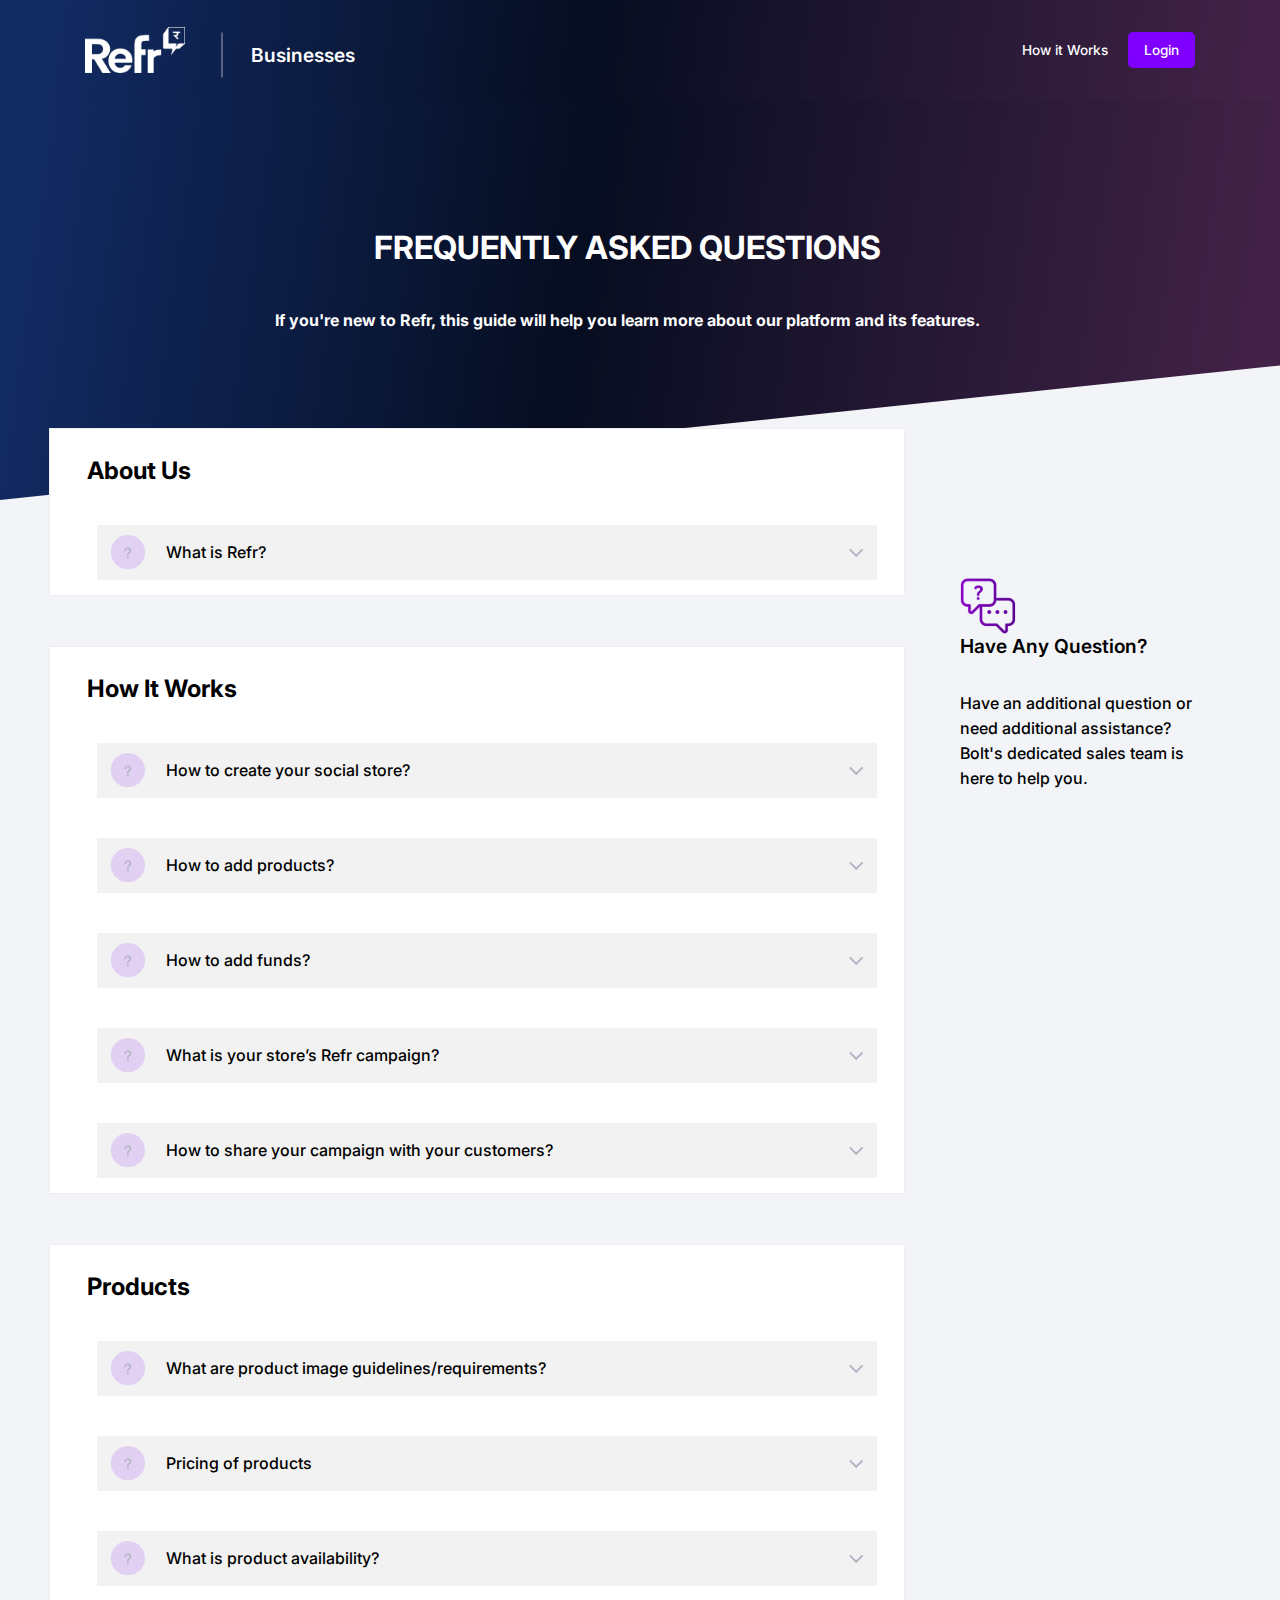
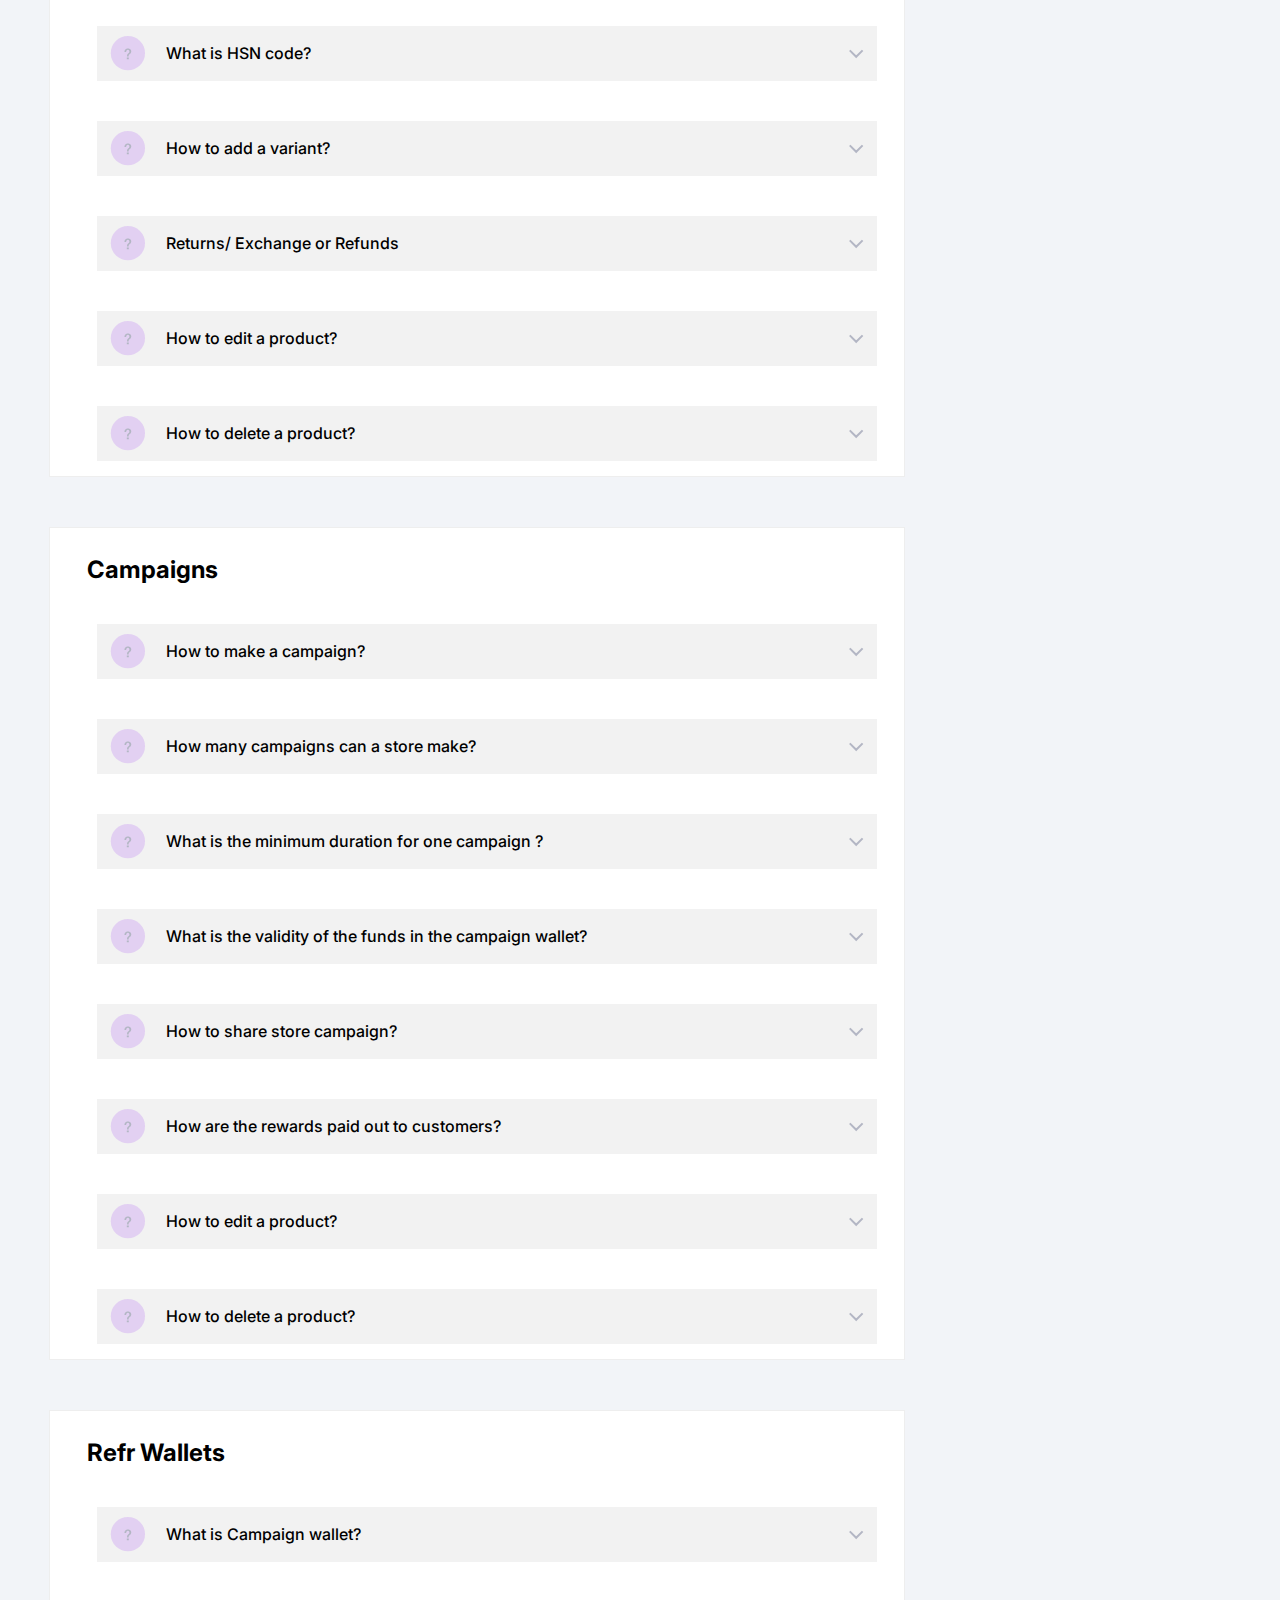
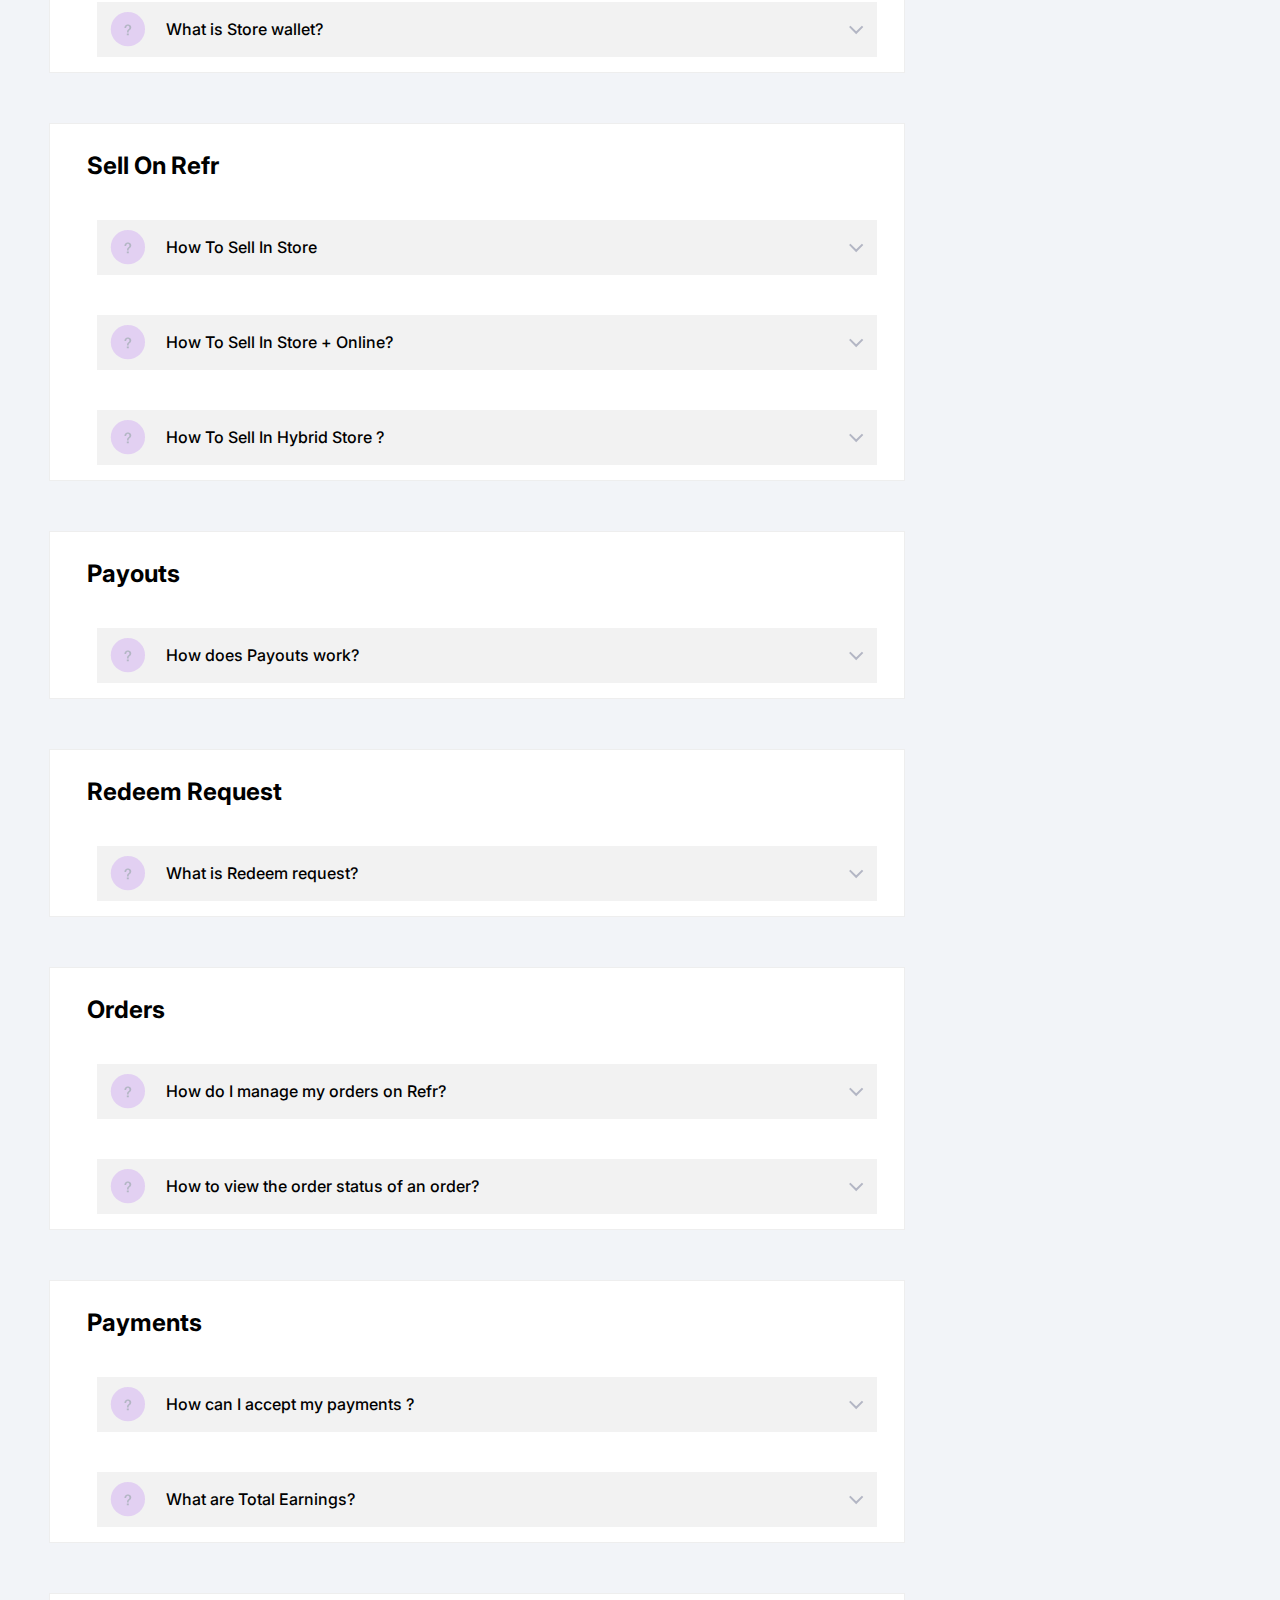
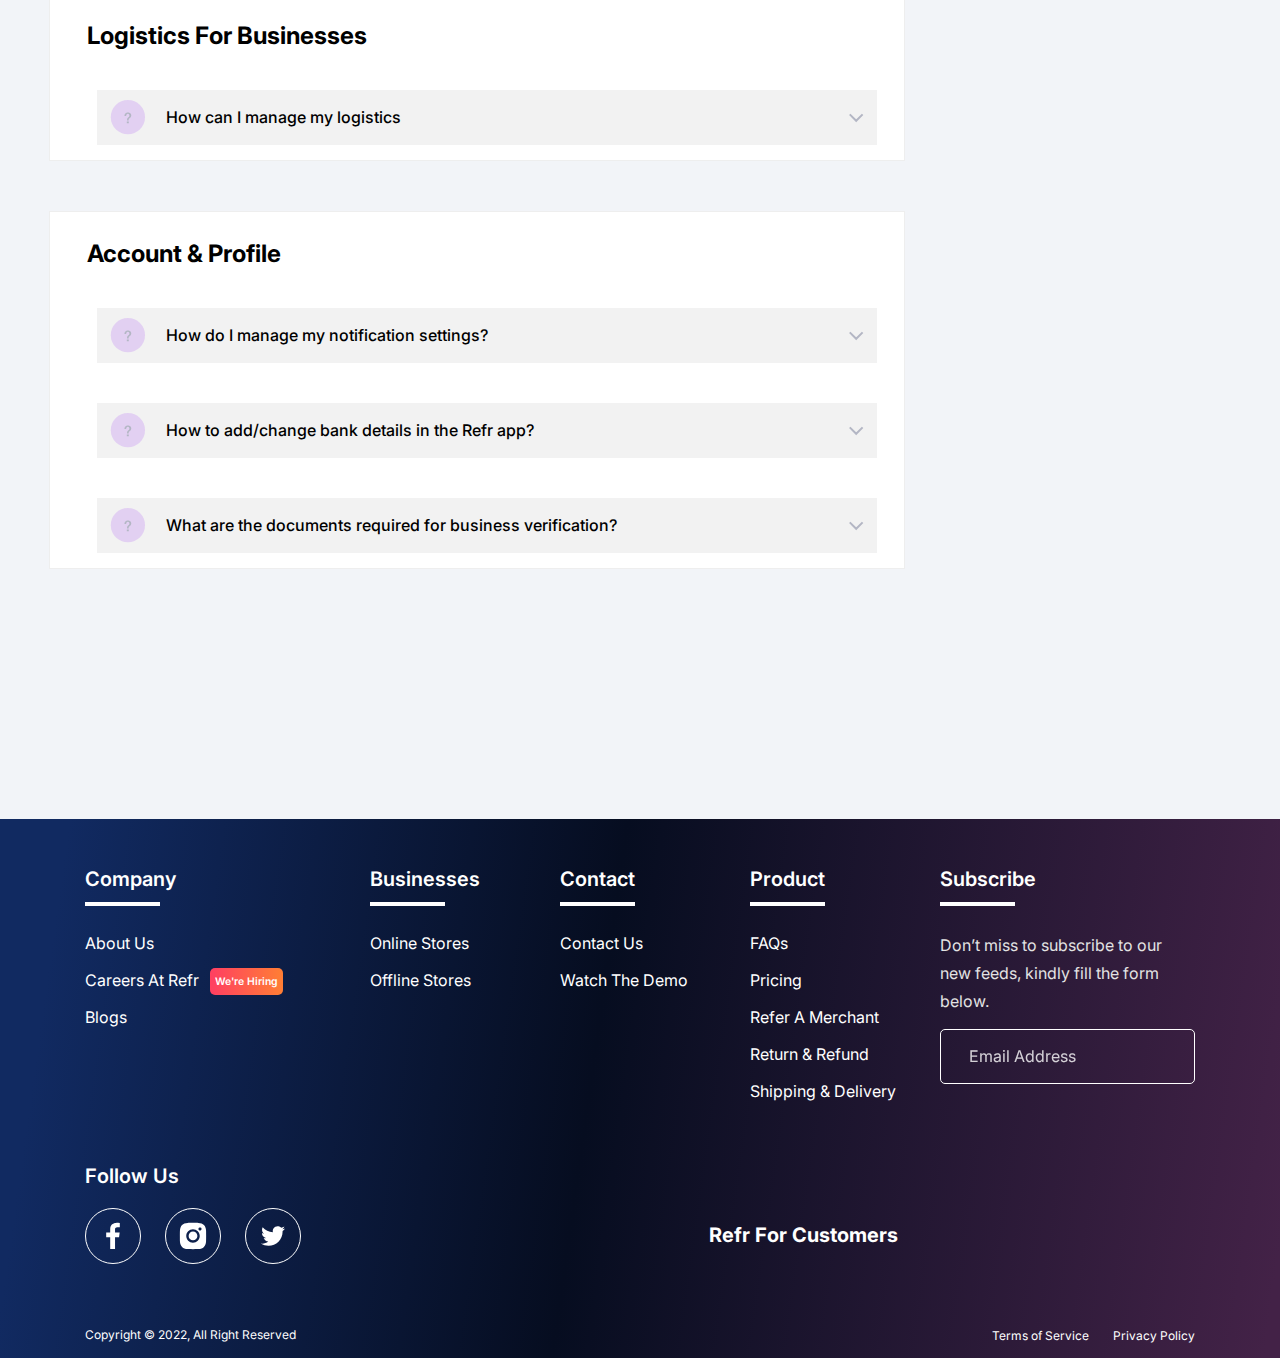
==== commit dc04cfbc: "main" ====
--- a/faqs/index.html
+++ b/faqs/index.html
@@ -289,23 +289,28 @@
                                         store with all essential details that
                                         help customers find you easily. <br> <br>
 
-                                        Select store type – Online, Offline or Hybrid (Online + Offline) <br> <br>
-
-                                        Select store category - Fashion, Salons & Spas, Food & Beverage, Healthcare,
+                                        Select <b>store type</b> – Online, Offline or Hybrid (Online + Offline) <br>
+                                        <br>
+
+                                        Select <b>store category</b> - Fashion, Salons & Spas, Food & Beverage,
+                                        Healthcare,
                                         Fitness, Electronics, Pet care & others <br> <br>
 
-                                        Select a sub-category according to your category <br> <br>
-
-                                        Add all store details and images: <br>
+                                        Select a <b>sub-category</b> according to your category <br> <br>
+
+                                        <b><i>Add all store details and images:</i></b> <br>
                                         Add store name, a short description, working hours, contact number, location
                                         (you can add more than one location for
                                         your store), whatsapp & social media links to help your customers connect &
                                         learn more about you. <br> <br>
                                         Upload your store banner, logo and store images so that your customers are able
                                         to relate to & recall your brand. <br> <br>
-                                        Select if your store offers returns/ exchange or refunds. <br> <br>
-                                        Select if your store accepts COD has an acceptable payment option. <br> <br>
-                                        Select if your store has its own logistics support or need our support. <br>
+                                        Select if your store offers <b><i>returns/ exchange or refunds.</i></b> <br>
+                                        <br>
+                                        Select if your store accepts COD has an acceptable <b>payment option.</b> <br>
+                                        <br>
+                                        Select if your store has its own <b><i>logistics support</i></b> or need our
+                                        support. <br>
                                     </p>
                                 </div>
                             </div>
@@ -1204,7 +1209,202 @@
 
                         <div class="faq_content">
 
-                            <h1 class="box_heading">How to sell In-store?</h1>
+                            <h1 class="box_heading">Sell on refr</h1>
+
+                            <div>
+                                <button class="faqs_ques">
+
+                                    <div class="faqs_flex">
+                                        <span class="svgs">
+                                            <svg width="36" height="35" viewBox="0 0 36 35" fill="none"
+                                                xmlns="http://www.w3.org/2000/svg">
+                                                <circle cx="17.8965" cy="17.1426" r="17.1123" class="svgCircle" />
+                                                <path
+                                                    d="M16.8117 21.4272H18.7955V23.2777H16.8117V21.4272ZM14.4578 16.068C14.4578 15.5251 14.5368 15.0317 14.6947 14.5875C14.8625 14.1434 15.0994 13.7634 15.4053 13.4476C15.7212 13.1318 16.0962 12.89 16.5305 12.7222C16.9746 12.5445 17.4681 12.4557 18.0109 12.4557C18.4649 12.4557 18.8844 12.5248 19.2693 12.663C19.6641 12.7913 20.0046 12.9837 20.2908 13.2403C20.5869 13.4871 20.8188 13.798 20.9866 14.173C21.1544 14.5481 21.2383 14.9724 21.2383 15.4462C21.2383 15.7916 21.1988 16.0927 21.1198 16.3493C21.0507 16.596 20.9521 16.8131 20.8237 17.0007C20.7053 17.1783 20.5671 17.3412 20.4092 17.4892C20.2513 17.6274 20.0934 17.7656 19.9355 17.9037C19.748 18.0616 19.5752 18.2146 19.4173 18.3627C19.2594 18.5107 19.1212 18.6785 19.0028 18.866C18.8844 19.0437 18.7906 19.2559 18.7215 19.5026C18.6623 19.7493 18.6327 20.0504 18.6327 20.4057H17.0338C17.0338 19.9714 17.0536 19.6062 17.093 19.3101C17.1424 19.0042 17.2164 18.7377 17.3151 18.5107C17.4138 18.2837 17.5322 18.0863 17.6704 17.9185C17.8184 17.7409 17.9912 17.5682 18.1886 17.4004C18.3465 17.2622 18.4945 17.1339 18.6327 17.0155C18.7807 16.897 18.909 16.7687 19.0176 16.6305C19.136 16.4825 19.2249 16.3197 19.2841 16.142C19.3532 15.9643 19.3877 15.7521 19.3877 15.5054C19.3877 15.2093 19.3334 14.9576 19.2249 14.7504C19.1262 14.5333 19.0028 14.3605 18.8548 14.2322C18.7067 14.1039 18.5488 14.0102 18.381 13.9509C18.2132 13.8917 18.0652 13.8621 17.9369 13.8621C17.325 13.8621 16.871 14.0644 16.5749 14.4691C16.2887 14.8639 16.1455 15.3968 16.1455 16.068H14.4578Z"
+                                                    fill="#B3B6C4" />
+                                            </svg>
+                                        </span>
+                                        <p class="faqs_primary">How To Sell In Store </p>
+
+                                    </div>
+                                    <div class="faqs_flex">
+
+                                        <svg class="rotate" width="15" height="10" viewBox="0 0 15 10" fill="none"
+                                            xmlns="http://www.w3.org/2000/svg">
+                                            <path d="M0.756348 1.38855L7.18046 7.75251L13.6046 1.38855" class="manHat"
+                                                stroke-width="2"></path>
+                                        </svg>
+
+                                    </div>
+
+                                </button>
+
+                                <div class="panel">
+                                    <p>1. Create your digital storefront on Refr by adding store details and images -
+                                        select your store category as an offline
+                                        store. <br>
+                                        2. Create your store’s Refr campaign and set the rewards that you will be giving
+                                        out to your customers.<br>
+                                        3. Add funds to your campaign wallet selecting from the various tier options
+                                        available and go live on the Refr
+                                        marketplace.<br>
+                                        4. Share your campaign:<br>
+
+                                        • Send advocacy requests: Once your campaign is live, you can simply share it
+                                        with your pre-existing customers via chat,
+                                        mail or social; who then share it with their family & friends.
+                                        (Customers can recommend your store to their circle from anywhere)
+                                        Cashback is released to your customer as well as to the referred friend only
+                                        when the friend makes a purchase at the
+                                        store, i.e. on a successful conversion.<br>
+                                        • Place your Refr QR code standee at your store reception or Refr tent cards at
+                                        various touch points in your store for
+                                        customers to scan & Refr the store to their circle.
+                                        Here the user is eligible for earning cashback only when he recommends the store
+                                        to his friends after making a purchase
+                                        at the store.
+                                        Discovery - Listed along with various other categories on the Refr marketplace
+                                        increases trust and discoverability of
+                                        your brand amongst the vast pool of potential customers.
+                                        Users can search for your store, visit to complete a purchase and then recommend
+                                        your store to their friends- all
+                                        through the Refr app.
+                                    </p>
+                                </div>
+                            </div>
+                            <div>
+                                <button class="faqs_ques">
+
+                                    <div class="faqs_flex">
+                                        <span class="svgs">
+                                            <svg width="36" height="35" viewBox="0 0 36 35" fill="none"
+                                                xmlns="http://www.w3.org/2000/svg">
+                                                <circle cx="17.8965" cy="17.1426" r="17.1123" class="svgCircle" />
+                                                <path
+                                                    d="M16.8117 21.4272H18.7955V23.2777H16.8117V21.4272ZM14.4578 16.068C14.4578 15.5251 14.5368 15.0317 14.6947 14.5875C14.8625 14.1434 15.0994 13.7634 15.4053 13.4476C15.7212 13.1318 16.0962 12.89 16.5305 12.7222C16.9746 12.5445 17.4681 12.4557 18.0109 12.4557C18.4649 12.4557 18.8844 12.5248 19.2693 12.663C19.6641 12.7913 20.0046 12.9837 20.2908 13.2403C20.5869 13.4871 20.8188 13.798 20.9866 14.173C21.1544 14.5481 21.2383 14.9724 21.2383 15.4462C21.2383 15.7916 21.1988 16.0927 21.1198 16.3493C21.0507 16.596 20.9521 16.8131 20.8237 17.0007C20.7053 17.1783 20.5671 17.3412 20.4092 17.4892C20.2513 17.6274 20.0934 17.7656 19.9355 17.9037C19.748 18.0616 19.5752 18.2146 19.4173 18.3627C19.2594 18.5107 19.1212 18.6785 19.0028 18.866C18.8844 19.0437 18.7906 19.2559 18.7215 19.5026C18.6623 19.7493 18.6327 20.0504 18.6327 20.4057H17.0338C17.0338 19.9714 17.0536 19.6062 17.093 19.3101C17.1424 19.0042 17.2164 18.7377 17.3151 18.5107C17.4138 18.2837 17.5322 18.0863 17.6704 17.9185C17.8184 17.7409 17.9912 17.5682 18.1886 17.4004C18.3465 17.2622 18.4945 17.1339 18.6327 17.0155C18.7807 16.897 18.909 16.7687 19.0176 16.6305C19.136 16.4825 19.2249 16.3197 19.2841 16.142C19.3532 15.9643 19.3877 15.7521 19.3877 15.5054C19.3877 15.2093 19.3334 14.9576 19.2249 14.7504C19.1262 14.5333 19.0028 14.3605 18.8548 14.2322C18.7067 14.1039 18.5488 14.0102 18.381 13.9509C18.2132 13.8917 18.0652 13.8621 17.9369 13.8621C17.325 13.8621 16.871 14.0644 16.5749 14.4691C16.2887 14.8639 16.1455 15.3968 16.1455 16.068H14.4578Z"
+                                                    fill="#B3B6C4" />
+                                            </svg>
+                                        </span>
+                                        <p class="faqs_primary">How To Sell In Store + Online?</p>
+
+                                    </div>
+                                    <div class="faqs_flex">
+
+                                        <svg class="rotate" width="15" height="10" viewBox="0 0 15 10" fill="none"
+                                            xmlns="http://www.w3.org/2000/svg">
+                                            <path d="M0.756348 1.38855L7.18046 7.75251L13.6046 1.38855" class="manHat"
+                                                stroke-width="2"></path>
+                                        </svg>
+
+                                    </div>
+
+                                </button>
+
+                                <div class="panel">
+                                    <p>1. Create your digital storefront on Refr by adding store details and images -
+                                        select your store category as an online
+                                        store. <br>
+                                        2. Create your store’s Refr campaign and set the rewards that you will be giving
+                                        out to your customers. <br>
+                                        3. Add funds to your campaign wallet selecting from the various tier options
+                                        available and go live on the Refr
+                                        marketplace. <br>
+                                        4. Add products to your product catalogue.<br>
+                                        5. Share your campaign:<br>
+
+                                        • Send advocacy requests: Once your campaign is live, you can simply share it
+                                        with your pre-existing customers via chat,
+                                        mail or social; who then share it with their family & friends.
+                                        (Customers can recommend your store to their circle from anywhere)
+                                        Cashback is released to your customer as well as to the referred friend only
+                                        when the friend makes a purchase and
+                                        accepts its delivery i.e. on a successful conversion.<br>
+                                        • Send out Refr QR code stickers or cards with your delivery packages, letting
+                                        your customers recommend you from the
+                                        comfort of their homes.
+
+                                        Discovery - Listed along with various other categories on the Refr marketplace
+                                        increases trust and discoverability of
+                                        your brand amongst the vast pool of potential customers.
+                                        Users can search for your store or products, complete a purchase and recommend
+                                        your store to their friends- all on the
+                                        Refr app
+                                        .</p>
+                                </div>
+                            </div>
+                            <div>
+                                <button class="faqs_ques">
+
+                                    <div class="faqs_flex">
+                                        <span class="svgs">
+                                            <svg width="36" height="35" viewBox="0 0 36 35" fill="none"
+                                                xmlns="http://www.w3.org/2000/svg">
+                                                <circle cx="17.8965" cy="17.1426" r="17.1123" class="svgCircle" />
+                                                <path
+                                                    d="M16.8117 21.4272H18.7955V23.2777H16.8117V21.4272ZM14.4578 16.068C14.4578 15.5251 14.5368 15.0317 14.6947 14.5875C14.8625 14.1434 15.0994 13.7634 15.4053 13.4476C15.7212 13.1318 16.0962 12.89 16.5305 12.7222C16.9746 12.5445 17.4681 12.4557 18.0109 12.4557C18.4649 12.4557 18.8844 12.5248 19.2693 12.663C19.6641 12.7913 20.0046 12.9837 20.2908 13.2403C20.5869 13.4871 20.8188 13.798 20.9866 14.173C21.1544 14.5481 21.2383 14.9724 21.2383 15.4462C21.2383 15.7916 21.1988 16.0927 21.1198 16.3493C21.0507 16.596 20.9521 16.8131 20.8237 17.0007C20.7053 17.1783 20.5671 17.3412 20.4092 17.4892C20.2513 17.6274 20.0934 17.7656 19.9355 17.9037C19.748 18.0616 19.5752 18.2146 19.4173 18.3627C19.2594 18.5107 19.1212 18.6785 19.0028 18.866C18.8844 19.0437 18.7906 19.2559 18.7215 19.5026C18.6623 19.7493 18.6327 20.0504 18.6327 20.4057H17.0338C17.0338 19.9714 17.0536 19.6062 17.093 19.3101C17.1424 19.0042 17.2164 18.7377 17.3151 18.5107C17.4138 18.2837 17.5322 18.0863 17.6704 17.9185C17.8184 17.7409 17.9912 17.5682 18.1886 17.4004C18.3465 17.2622 18.4945 17.1339 18.6327 17.0155C18.7807 16.897 18.909 16.7687 19.0176 16.6305C19.136 16.4825 19.2249 16.3197 19.2841 16.142C19.3532 15.9643 19.3877 15.7521 19.3877 15.5054C19.3877 15.2093 19.3334 14.9576 19.2249 14.7504C19.1262 14.5333 19.0028 14.3605 18.8548 14.2322C18.7067 14.1039 18.5488 14.0102 18.381 13.9509C18.2132 13.8917 18.0652 13.8621 17.9369 13.8621C17.325 13.8621 16.871 14.0644 16.5749 14.4691C16.2887 14.8639 16.1455 15.3968 16.1455 16.068H14.4578Z"
+                                                    fill="#B3B6C4" />
+                                            </svg>
+                                        </span>
+                                        <p class="faqs_primary">How To Sell In Hybrid Store ?</p>
+
+                                    </div>
+                                    <div class="faqs_flex">
+
+                                        <svg class="rotate" width="15" height="10" viewBox="0 0 15 10" fill="none"
+                                            xmlns="http://www.w3.org/2000/svg">
+                                            <path d="M0.756348 1.38855L7.18046 7.75251L13.6046 1.38855" class="manHat"
+                                                stroke-width="2"></path>
+                                        </svg>
+
+                                    </div>
+
+                                </button>
+
+                                <div class="panel">
+                                    <p>1. Create your digital storefront on Refr by adding store details and images -
+                                        select your store category as offline
+                                        +online store. <br>
+                                        2. Create your store’s Refr campaign and set the rewards that you will be giving
+                                        out to your customers.<br>
+                                        3. Add funds to your campaign wallet selecting from the various tier options
+                                        available and go live on the Refr
+                                        marketplace.<br>
+                                        4. Add products to your product catalogue.<br>
+                                        5. Share your campaign<br>
+
+                                        • Send advocacy requests: Once your campaign is live, you can simply share it
+                                        with your pre-existing customers via chat,
+                                        mail or social; who then share it with their family & friends.
+                                        (Customers can recommend your store to their circle from anywhere)
+                                        Cashback is released to your customer as well as to the referred friend only
+                                        when the friend makes a purchase at the
+                                        store, i.e. on a successful conversion.<br>
+                                        • Send out Refr QR code stickers or cards with your delivery packages, letting
+                                        your customers recommend you from the
+                                        comfort of their homes.<br>
+
+                                        • Place your Refr QR code standee at your store reception or Refr tent cards at
+                                        various touch points in your store for
+                                        customers to scan & Refr the store to their circle.
+                                        Here the user is eligible for earning cashback only when he recommends the store
+                                        to his friends after making a purchase
+                                        at the store.
+                                        Discovery - Listed along with various other categories on the Refr marketplace
+                                        increases trust and discoverability of
+                                        your brand amongst the vast pool of potential customers.
+                                        Users can search for your store or products, complete a purchase and then
+                                        recommend your store to their friends- all on
+                                        the Refr app.
+                                    </p>
+                                </div>
+                            </div>
+                        </div>
+
+                        <!--  -->
+
+                        <!-- <div class="faq_content">
+
+                            <h1 class="box_heading">How to sell In store + Online?</h1>
 
                             <div>
                                 <button class="faqs_ques">
@@ -1247,53 +1447,56 @@
                                         are unused for a period of 6 months.</p>
                                 </div>
                             </div>
-                        </div>
+                        </div> -->
 
                         <!--  -->
 
                         <div class="faq_content">
 
-                            <h1 class="box_heading">How to sell In store + Online?</h1>
-
-                            <div>
-                                <button class="faqs_ques">
-
-                                    <div class="faqs_flex">
-                                        <span class="svgs">
-                                            <svg width="36" height="35" viewBox="0 0 36 35" fill="none"
-                                                xmlns="http://www.w3.org/2000/svg">
-                                                <circle cx="17.8965" cy="17.1426" r="17.1123" class="svgCircle" />
-                                                <path
-                                                    d="M16.8117 21.4272H18.7955V23.2777H16.8117V21.4272ZM14.4578 16.068C14.4578 15.5251 14.5368 15.0317 14.6947 14.5875C14.8625 14.1434 15.0994 13.7634 15.4053 13.4476C15.7212 13.1318 16.0962 12.89 16.5305 12.7222C16.9746 12.5445 17.4681 12.4557 18.0109 12.4557C18.4649 12.4557 18.8844 12.5248 19.2693 12.663C19.6641 12.7913 20.0046 12.9837 20.2908 13.2403C20.5869 13.4871 20.8188 13.798 20.9866 14.173C21.1544 14.5481 21.2383 14.9724 21.2383 15.4462C21.2383 15.7916 21.1988 16.0927 21.1198 16.3493C21.0507 16.596 20.9521 16.8131 20.8237 17.0007C20.7053 17.1783 20.5671 17.3412 20.4092 17.4892C20.2513 17.6274 20.0934 17.7656 19.9355 17.9037C19.748 18.0616 19.5752 18.2146 19.4173 18.3627C19.2594 18.5107 19.1212 18.6785 19.0028 18.866C18.8844 19.0437 18.7906 19.2559 18.7215 19.5026C18.6623 19.7493 18.6327 20.0504 18.6327 20.4057H17.0338C17.0338 19.9714 17.0536 19.6062 17.093 19.3101C17.1424 19.0042 17.2164 18.7377 17.3151 18.5107C17.4138 18.2837 17.5322 18.0863 17.6704 17.9185C17.8184 17.7409 17.9912 17.5682 18.1886 17.4004C18.3465 17.2622 18.4945 17.1339 18.6327 17.0155C18.7807 16.897 18.909 16.7687 19.0176 16.6305C19.136 16.4825 19.2249 16.3197 19.2841 16.142C19.3532 15.9643 19.3877 15.7521 19.3877 15.5054C19.3877 15.2093 19.3334 14.9576 19.2249 14.7504C19.1262 14.5333 19.0028 14.3605 18.8548 14.2322C18.7067 14.1039 18.5488 14.0102 18.381 13.9509C18.2132 13.8917 18.0652 13.8621 17.9369 13.8621C17.325 13.8621 16.871 14.0644 16.5749 14.4691C16.2887 14.8639 16.1455 15.3968 16.1455 16.068H14.4578Z"
-                                                    fill="#B3B6C4" />
-                                            </svg>
-                                        </span>
-                                        <p class="faqs_primary">What is Campaign wallet?</p>
-
-                                    </div>
-                                    <div class="faqs_flex">
-
-                                        <svg class="rotate" width="15" height="10" viewBox="0 0 15 10" fill="none"
-                                            xmlns="http://www.w3.org/2000/svg">
-                                            <path d="M0.756348 1.38855L7.18046 7.75251L13.6046 1.38855" class="manHat"
-                                                stroke-width="2"></path>
-                                        </svg>
-
-                                    </div>
-
-                                </button>
-
-                                <div class="panel">
-                                    <p>This wallet keeps your Refr campaigns running as your rewards are given out from
-                                        this wallet, so you must maintain a
-                                        positive balance. <br>
-                                        You can add funds to this wallet by selecting from the different tier options or
-                                        can also transfer funds from your store
-                                        wallet. Every time you refill your Campaign Wallet, a processing fee is charged
-                                        depending on the selected refill tier. <br>
-                                        Funds once added to the campaign wallet have a lifetime validity. Funds can be
-                                        withdrawn from this wallet in case they
-                                        are unused for a period of 6 months.</p>
+                            <h1 class="box_heading">Payouts</h1>
+
+                            <div>
+                                <button class="faqs_ques">
+
+                                    <div class="faqs_flex">
+                                        <span class="svgs">
+                                            <svg width="36" height="35" viewBox="0 0 36 35" fill="none"
+                                                xmlns="http://www.w3.org/2000/svg">
+                                                <circle cx="17.8965" cy="17.1426" r="17.1123" class="svgCircle" />
+                                                <path
+                                                    d="M16.8117 21.4272H18.7955V23.2777H16.8117V21.4272ZM14.4578 16.068C14.4578 15.5251 14.5368 15.0317 14.6947 14.5875C14.8625 14.1434 15.0994 13.7634 15.4053 13.4476C15.7212 13.1318 16.0962 12.89 16.5305 12.7222C16.9746 12.5445 17.4681 12.4557 18.0109 12.4557C18.4649 12.4557 18.8844 12.5248 19.2693 12.663C19.6641 12.7913 20.0046 12.9837 20.2908 13.2403C20.5869 13.4871 20.8188 13.798 20.9866 14.173C21.1544 14.5481 21.2383 14.9724 21.2383 15.4462C21.2383 15.7916 21.1988 16.0927 21.1198 16.3493C21.0507 16.596 20.9521 16.8131 20.8237 17.0007C20.7053 17.1783 20.5671 17.3412 20.4092 17.4892C20.2513 17.6274 20.0934 17.7656 19.9355 17.9037C19.748 18.0616 19.5752 18.2146 19.4173 18.3627C19.2594 18.5107 19.1212 18.6785 19.0028 18.866C18.8844 19.0437 18.7906 19.2559 18.7215 19.5026C18.6623 19.7493 18.6327 20.0504 18.6327 20.4057H17.0338C17.0338 19.9714 17.0536 19.6062 17.093 19.3101C17.1424 19.0042 17.2164 18.7377 17.3151 18.5107C17.4138 18.2837 17.5322 18.0863 17.6704 17.9185C17.8184 17.7409 17.9912 17.5682 18.1886 17.4004C18.3465 17.2622 18.4945 17.1339 18.6327 17.0155C18.7807 16.897 18.909 16.7687 19.0176 16.6305C19.136 16.4825 19.2249 16.3197 19.2841 16.142C19.3532 15.9643 19.3877 15.7521 19.3877 15.5054C19.3877 15.2093 19.3334 14.9576 19.2249 14.7504C19.1262 14.5333 19.0028 14.3605 18.8548 14.2322C18.7067 14.1039 18.5488 14.0102 18.381 13.9509C18.2132 13.8917 18.0652 13.8621 17.9369 13.8621C17.325 13.8621 16.871 14.0644 16.5749 14.4691C16.2887 14.8639 16.1455 15.3968 16.1455 16.068H14.4578Z"
+                                                    fill="#B3B6C4" />
+                                            </svg>
+                                        </span>
+                                        <p class="faqs_primary">How does Payouts work?</p>
+
+                                    </div>
+                                    <div class="faqs_flex">
+
+                                        <svg class="rotate" width="15" height="10" viewBox="0 0 15 10" fill="none"
+                                            xmlns="http://www.w3.org/2000/svg">
+                                            <path d="M0.756348 1.38855L7.18046 7.75251L13.6046 1.38855" class="manHat"
+                                                stroke-width="2"></path>
+                                        </svg>
+
+                                    </div>
+
+                                </button>
+
+                                <div class="panel">
+                                    <p>Payout allows merchants to receive their earnings from Refr, fast and secure.
+                                        Merchants can withdraw their store's
+                                        earnings from the Store Wallet to their linked UPI wallets or bank account or
+                                        can transfer funds to their Campaign
+                                        Wallet. <br>
+                                        To withdraw funds from your Store Wallet, simply click ‘Withdraw’ in the store
+                                        wallet. A processing fee with taxes of
+                                        2.36% will be charged for each withdrawal. It may take 1-2 business days for the
+                                        funds to reflect in your account. <br>
+                                        To transfer funds from your Store Wallet to Campaign Wallet, simply click
+                                        ‘Transfer’. This transfer is instant and there
+                                        are no charges for it.
+                                    </p>
                                 </div>
                             </div>
                         </div>
@@ -1302,47 +1505,53 @@
 
                         <div class="faq_content">
 
-                            <h1 class="box_heading">How does Payouts work?</h1>
-
-                            <div>
-                                <button class="faqs_ques">
-
-                                    <div class="faqs_flex">
-                                        <span class="svgs">
-                                            <svg width="36" height="35" viewBox="0 0 36 35" fill="none"
-                                                xmlns="http://www.w3.org/2000/svg">
-                                                <circle cx="17.8965" cy="17.1426" r="17.1123" class="svgCircle" />
-                                                <path
-                                                    d="M16.8117 21.4272H18.7955V23.2777H16.8117V21.4272ZM14.4578 16.068C14.4578 15.5251 14.5368 15.0317 14.6947 14.5875C14.8625 14.1434 15.0994 13.7634 15.4053 13.4476C15.7212 13.1318 16.0962 12.89 16.5305 12.7222C16.9746 12.5445 17.4681 12.4557 18.0109 12.4557C18.4649 12.4557 18.8844 12.5248 19.2693 12.663C19.6641 12.7913 20.0046 12.9837 20.2908 13.2403C20.5869 13.4871 20.8188 13.798 20.9866 14.173C21.1544 14.5481 21.2383 14.9724 21.2383 15.4462C21.2383 15.7916 21.1988 16.0927 21.1198 16.3493C21.0507 16.596 20.9521 16.8131 20.8237 17.0007C20.7053 17.1783 20.5671 17.3412 20.4092 17.4892C20.2513 17.6274 20.0934 17.7656 19.9355 17.9037C19.748 18.0616 19.5752 18.2146 19.4173 18.3627C19.2594 18.5107 19.1212 18.6785 19.0028 18.866C18.8844 19.0437 18.7906 19.2559 18.7215 19.5026C18.6623 19.7493 18.6327 20.0504 18.6327 20.4057H17.0338C17.0338 19.9714 17.0536 19.6062 17.093 19.3101C17.1424 19.0042 17.2164 18.7377 17.3151 18.5107C17.4138 18.2837 17.5322 18.0863 17.6704 17.9185C17.8184 17.7409 17.9912 17.5682 18.1886 17.4004C18.3465 17.2622 18.4945 17.1339 18.6327 17.0155C18.7807 16.897 18.909 16.7687 19.0176 16.6305C19.136 16.4825 19.2249 16.3197 19.2841 16.142C19.3532 15.9643 19.3877 15.7521 19.3877 15.5054C19.3877 15.2093 19.3334 14.9576 19.2249 14.7504C19.1262 14.5333 19.0028 14.3605 18.8548 14.2322C18.7067 14.1039 18.5488 14.0102 18.381 13.9509C18.2132 13.8917 18.0652 13.8621 17.9369 13.8621C17.325 13.8621 16.871 14.0644 16.5749 14.4691C16.2887 14.8639 16.1455 15.3968 16.1455 16.068H14.4578Z"
-                                                    fill="#B3B6C4" />
-                                            </svg>
-                                        </span>
-                                        <p class="faqs_primary">What is Campaign wallet?</p>
-
-                                    </div>
-                                    <div class="faqs_flex">
-
-                                        <svg class="rotate" width="15" height="10" viewBox="0 0 15 10" fill="none"
-                                            xmlns="http://www.w3.org/2000/svg">
-                                            <path d="M0.756348 1.38855L7.18046 7.75251L13.6046 1.38855" class="manHat"
-                                                stroke-width="2"></path>
-                                        </svg>
-
-                                    </div>
-
-                                </button>
-
-                                <div class="panel">
-                                    <p>This wallet keeps your Refr campaigns running as your rewards are given out from
-                                        this wallet, so you must maintain a
-                                        positive balance. <br>
-                                        You can add funds to this wallet by selecting from the different tier options or
-                                        can also transfer funds from your store
-                                        wallet. Every time you refill your Campaign Wallet, a processing fee is charged
-                                        depending on the selected refill tier. <br>
-                                        Funds once added to the campaign wallet have a lifetime validity. Funds can be
-                                        withdrawn from this wallet in case they
-                                        are unused for a period of 6 months.</p>
+                            <h1 class="box_heading">Redeem request</h1>
+
+                            <div>
+                                <button class="faqs_ques">
+
+                                    <div class="faqs_flex">
+                                        <span class="svgs">
+                                            <svg width="36" height="35" viewBox="0 0 36 35" fill="none"
+                                                xmlns="http://www.w3.org/2000/svg">
+                                                <circle cx="17.8965" cy="17.1426" r="17.1123" class="svgCircle" />
+                                                <path
+                                                    d="M16.8117 21.4272H18.7955V23.2777H16.8117V21.4272ZM14.4578 16.068C14.4578 15.5251 14.5368 15.0317 14.6947 14.5875C14.8625 14.1434 15.0994 13.7634 15.4053 13.4476C15.7212 13.1318 16.0962 12.89 16.5305 12.7222C16.9746 12.5445 17.4681 12.4557 18.0109 12.4557C18.4649 12.4557 18.8844 12.5248 19.2693 12.663C19.6641 12.7913 20.0046 12.9837 20.2908 13.2403C20.5869 13.4871 20.8188 13.798 20.9866 14.173C21.1544 14.5481 21.2383 14.9724 21.2383 15.4462C21.2383 15.7916 21.1988 16.0927 21.1198 16.3493C21.0507 16.596 20.9521 16.8131 20.8237 17.0007C20.7053 17.1783 20.5671 17.3412 20.4092 17.4892C20.2513 17.6274 20.0934 17.7656 19.9355 17.9037C19.748 18.0616 19.5752 18.2146 19.4173 18.3627C19.2594 18.5107 19.1212 18.6785 19.0028 18.866C18.8844 19.0437 18.7906 19.2559 18.7215 19.5026C18.6623 19.7493 18.6327 20.0504 18.6327 20.4057H17.0338C17.0338 19.9714 17.0536 19.6062 17.093 19.3101C17.1424 19.0042 17.2164 18.7377 17.3151 18.5107C17.4138 18.2837 17.5322 18.0863 17.6704 17.9185C17.8184 17.7409 17.9912 17.5682 18.1886 17.4004C18.3465 17.2622 18.4945 17.1339 18.6327 17.0155C18.7807 16.897 18.909 16.7687 19.0176 16.6305C19.136 16.4825 19.2249 16.3197 19.2841 16.142C19.3532 15.9643 19.3877 15.7521 19.3877 15.5054C19.3877 15.2093 19.3334 14.9576 19.2249 14.7504C19.1262 14.5333 19.0028 14.3605 18.8548 14.2322C18.7067 14.1039 18.5488 14.0102 18.381 13.9509C18.2132 13.8917 18.0652 13.8621 17.9369 13.8621C17.325 13.8621 16.871 14.0644 16.5749 14.4691C16.2887 14.8639 16.1455 15.3968 16.1455 16.068H14.4578Z"
+                                                    fill="#B3B6C4" />
+                                            </svg>
+                                        </span>
+                                        <p class="faqs_primary">What is Redeem request?</p>
+
+                                    </div>
+                                    <div class="faqs_flex">
+
+                                        <svg class="rotate" width="15" height="10" viewBox="0 0 15 10" fill="none"
+                                            xmlns="http://www.w3.org/2000/svg">
+                                            <path d="M0.756348 1.38855L7.18046 7.75251L13.6046 1.38855" class="manHat"
+                                                stroke-width="2"></path>
+                                        </svg>
+
+                                    </div>
+
+                                </button>
+
+                                <div class="panel">
+                                    <p>Redeem request is the request an offline & hybrid store receives when a customer
+                                        is at the checkout of a physical store. <br>
+                                        Once you receive a redeem request:<br>
+                                        1- Select the campaign if you are running multiple campaigns.<br>
+                                        2- Enter the bill amount & acknowledge the payment.<br>
+                                        3- Approve the redeem request.<br>
+                                        Only when the above steps are completed, cashback is credited to the customer.
+                                        Redeem requests are shown on the dashboard.
+                                        Once a request is accepted, it can be seen in the “Recent Orders” section on the
+                                        dashboard.<br>
+                                        The icon on the top right side of each request depicts how the request has been
+                                        made. A two figure icon indicates a
+                                        recommendation from a friend, where the reward has to be given to both the user
+                                        & the friend. A single icon indicates a
+                                        user’s discovery journey where the reward is given only to that user.
+                                    </p>
                                 </div>
                             </div>
                         </div>
@@ -1351,55 +1560,6 @@
 
                         <div class="faq_content">
 
-                            <h1 class="box_heading">What is a Redeem request?</h1>
-
-                            <div>
-                                <button class="faqs_ques">
-
-                                    <div class="faqs_flex">
-                                        <span class="svgs">
-                                            <svg width="36" height="35" viewBox="0 0 36 35" fill="none"
-                                                xmlns="http://www.w3.org/2000/svg">
-                                                <circle cx="17.8965" cy="17.1426" r="17.1123" class="svgCircle" />
-                                                <path
-                                                    d="M16.8117 21.4272H18.7955V23.2777H16.8117V21.4272ZM14.4578 16.068C14.4578 15.5251 14.5368 15.0317 14.6947 14.5875C14.8625 14.1434 15.0994 13.7634 15.4053 13.4476C15.7212 13.1318 16.0962 12.89 16.5305 12.7222C16.9746 12.5445 17.4681 12.4557 18.0109 12.4557C18.4649 12.4557 18.8844 12.5248 19.2693 12.663C19.6641 12.7913 20.0046 12.9837 20.2908 13.2403C20.5869 13.4871 20.8188 13.798 20.9866 14.173C21.1544 14.5481 21.2383 14.9724 21.2383 15.4462C21.2383 15.7916 21.1988 16.0927 21.1198 16.3493C21.0507 16.596 20.9521 16.8131 20.8237 17.0007C20.7053 17.1783 20.5671 17.3412 20.4092 17.4892C20.2513 17.6274 20.0934 17.7656 19.9355 17.9037C19.748 18.0616 19.5752 18.2146 19.4173 18.3627C19.2594 18.5107 19.1212 18.6785 19.0028 18.866C18.8844 19.0437 18.7906 19.2559 18.7215 19.5026C18.6623 19.7493 18.6327 20.0504 18.6327 20.4057H17.0338C17.0338 19.9714 17.0536 19.6062 17.093 19.3101C17.1424 19.0042 17.2164 18.7377 17.3151 18.5107C17.4138 18.2837 17.5322 18.0863 17.6704 17.9185C17.8184 17.7409 17.9912 17.5682 18.1886 17.4004C18.3465 17.2622 18.4945 17.1339 18.6327 17.0155C18.7807 16.897 18.909 16.7687 19.0176 16.6305C19.136 16.4825 19.2249 16.3197 19.2841 16.142C19.3532 15.9643 19.3877 15.7521 19.3877 15.5054C19.3877 15.2093 19.3334 14.9576 19.2249 14.7504C19.1262 14.5333 19.0028 14.3605 18.8548 14.2322C18.7067 14.1039 18.5488 14.0102 18.381 13.9509C18.2132 13.8917 18.0652 13.8621 17.9369 13.8621C17.325 13.8621 16.871 14.0644 16.5749 14.4691C16.2887 14.8639 16.1455 15.3968 16.1455 16.068H14.4578Z"
-                                                    fill="#B3B6C4" />
-                                            </svg>
-                                        </span>
-                                        <p class="faqs_primary">What is Campaign wallet?</p>
-
-                                    </div>
-                                    <div class="faqs_flex">
-
-                                        <svg class="rotate" width="15" height="10" viewBox="0 0 15 10" fill="none"
-                                            xmlns="http://www.w3.org/2000/svg">
-                                            <path d="M0.756348 1.38855L7.18046 7.75251L13.6046 1.38855" class="manHat"
-                                                stroke-width="2"></path>
-                                        </svg>
-
-                                    </div>
-
-                                </button>
-
-                                <div class="panel">
-                                    <p>This wallet keeps your Refr campaigns running as your rewards are given out from
-                                        this wallet, so you must maintain a
-                                        positive balance. <br>
-                                        You can add funds to this wallet by selecting from the different tier options or
-                                        can also transfer funds from your store
-                                        wallet. Every time you refill your Campaign Wallet, a processing fee is charged
-                                        depending on the selected refill tier. <br>
-                                        Funds once added to the campaign wallet have a lifetime validity. Funds can be
-                                        withdrawn from this wallet in case they
-                                        are unused for a period of 6 months.</p>
-                                </div>
-                            </div>
-                        </div>
-
-                        <!--  -->
-
-                        <div class="faq_content">
-
                             <h1 class="box_heading">Orders</h1>
 
                             <div>
@@ -1431,13 +1591,17 @@
                                 </button>
 
                                 <div class="panel">
-                                    <p>Through our seller dashboard, we make it really easy for you to manage your
+                                    <p>Recent order is an online order which an online or hybrid store receives via the
+                                        Refr platform. It has all details
+                                        including the order items, order value, date & time. <br>
+                                        Through our seller dashboard, we make it really easy for you to manage your
                                         orders. Whenever a customer places an order,
                                         we will send you an in-app notification and an e-mail alert. You need to pack
                                         the order and keep it ready for dispatch
                                         within the time frame provided by you and inform us through the seller portal.
                                         This will alert our logistics partner to
-                                        pick up the product from you</p>
+                                        pick up the product from you
+                                    </p>
                                 </div>
                             </div>
 
@@ -1484,6 +1648,16 @@
                                         • see real-time updates on the location of their shipment<br>
                                         • Get updates on SMS and email notifications<br>
 
+                                        Customers can visit their order page to check the progress of their order as
+                                        it's fulfilled. When you update order
+                                        confirmation and shipping statuses, you can automatically send customers a link
+                                        to the order status page by email, SMS
+                                        text, or through the app. <br>
+                                        The type of notification your customer receives depends on the contact
+                                        information they enter at checkout. For example,
+                                        if your customer enters their email address and phone number, they receive email
+                                        and SMS text notifications. You can
+                                        give customers the choice to opt-in to these notifications. <br>
                                         Customers can visit their order page to check the progress of their order as
                                         it's fulfilled. When you update order
                                         confirmation and shipping statuses, you can automatically send customers a link
@@ -1493,7 +1667,19 @@
                                         information they enter at checkout. For example,
                                         if your customer enters their email address and phone number, they receive email
                                         and SMS text notifications. You can
-                                        give customers the choice to opt-in to these notifications.
+                                        give customers the choice to opt-in to these notifications. <br>
+                                        <b>Real-time shipping updates</b> <br>
+                                        If you ship through our integrated shipment, then the order status updates in
+                                        real time as the status of the shipment
+                                        changes. Possible statuses are: <br>
+                                        • <b>Pending</b> - A customer created an order, but you haven't shipped or
+                                        fulfilled the order yet. <br>
+                                        • <b>Accepted</b> - You marked the order as fulfilled or partially fulfilled,
+                                        and the shipment is in transit.<br>
+                                        • <b>Out for delivery</b> - The shipment arrived in your customer's area and
+                                        will be delivered to your customer soon. <br>
+                                        • <b>Delivered</b> - The customer received their shipment.
+
                                     </p>
                                 </div>
                             </div>
@@ -1518,29 +1704,35 @@
                                                     fill="#B3B6C4" />
                                             </svg>
                                         </span>
-                                        <p class="faqs_primary">How do I manage my orders on Refr?</p>
-
-                                    </div>
-                                    <div class="faqs_flex">
-
-                                        <svg class="rotate" width="15" height="10" viewBox="0 0 15 10" fill="none"
-                                            xmlns="http://www.w3.org/2000/svg">
-                                            <path d="M0.756348 1.38855L7.18046 7.75251L13.6046 1.38855" class="manHat"
-                                                stroke-width="2"></path>
-                                        </svg>
-
-                                    </div>
-
-                                </button>
-
-                                <div class="panel">
-                                    <p>Through our seller dashboard, we make it really easy for you to manage your
-                                        orders. Whenever a customer places an order,
-                                        we will send you an in-app notification and an e-mail alert. You need to pack
-                                        the order and keep it ready for dispatch
-                                        within the time frame provided by you and inform us through the seller portal.
-                                        This will alert our logistics partner to
-                                        pick up the product from you</p>
+                                        <p class="faqs_primary">How can I accept my payments ?</p>
+
+                                    </div>
+                                    <div class="faqs_flex">
+
+                                        <svg class="rotate" width="15" height="10" viewBox="0 0 15 10" fill="none"
+                                            xmlns="http://www.w3.org/2000/svg">
+                                            <path d="M0.756348 1.38855L7.18046 7.75251L13.6046 1.38855" class="manHat"
+                                                stroke-width="2"></path>
+                                        </svg>
+
+                                    </div>
+
+                                </button>
+
+                                <div class="panel">
+                                    <p>Customers can choose to pay for their orders using any of the methods that you've
+                                        enabled in the <b>Payment section</b> . You
+                                        can enable a variety of payment methods using Refr. Payments can be accepted via
+                                        COD, Refr wallet, net banking, credit &
+                                        debit cards. You can accept payments at point of sale if you’re an offline or
+                                        hybrid store. <br>
+                                        <b><i>Online payment</i></b> <br>
+                                        All online payments are done through our integrated payment gateway. Payments
+                                        can be accepted via e-wallets/Refr cash,
+                                        net banking, credit & debit cards. After the payment is processed, the purchase
+                                        amount will be transferred to your Store
+                                        wallet.
+                                    </p>
                                 </div>
                             </div>
 
@@ -1579,6 +1771,7 @@
                                         Payment events can be helpful if you need to troubleshoot a failed payment
                                         capture or refund. <br>
                                         A ledger is maintained for all transactions.
+
                                     </p>
                                 </div>
                             </div>
@@ -1588,7 +1781,68 @@
 
                         <div class="faq_content">
 
+
                             <h1 class="box_heading">Logistics for Businesses</h1>
+
+                            <div>
+                                <button class="faqs_ques">
+
+                                    <div class="faqs_flex">
+                                        <span class="svgs">
+                                            <svg width="36" height="35" viewBox="0 0 36 35" fill="none"
+                                                xmlns="http://www.w3.org/2000/svg">
+                                                <circle cx="17.8965" cy="17.1426" r="17.1123" class="svgCircle" />
+                                                <path
+                                                    d="M16.8117 21.4272H18.7955V23.2777H16.8117V21.4272ZM14.4578 16.068C14.4578 15.5251 14.5368 15.0317 14.6947 14.5875C14.8625 14.1434 15.0994 13.7634 15.4053 13.4476C15.7212 13.1318 16.0962 12.89 16.5305 12.7222C16.9746 12.5445 17.4681 12.4557 18.0109 12.4557C18.4649 12.4557 18.8844 12.5248 19.2693 12.663C19.6641 12.7913 20.0046 12.9837 20.2908 13.2403C20.5869 13.4871 20.8188 13.798 20.9866 14.173C21.1544 14.5481 21.2383 14.9724 21.2383 15.4462C21.2383 15.7916 21.1988 16.0927 21.1198 16.3493C21.0507 16.596 20.9521 16.8131 20.8237 17.0007C20.7053 17.1783 20.5671 17.3412 20.4092 17.4892C20.2513 17.6274 20.0934 17.7656 19.9355 17.9037C19.748 18.0616 19.5752 18.2146 19.4173 18.3627C19.2594 18.5107 19.1212 18.6785 19.0028 18.866C18.8844 19.0437 18.7906 19.2559 18.7215 19.5026C18.6623 19.7493 18.6327 20.0504 18.6327 20.4057H17.0338C17.0338 19.9714 17.0536 19.6062 17.093 19.3101C17.1424 19.0042 17.2164 18.7377 17.3151 18.5107C17.4138 18.2837 17.5322 18.0863 17.6704 17.9185C17.8184 17.7409 17.9912 17.5682 18.1886 17.4004C18.3465 17.2622 18.4945 17.1339 18.6327 17.0155C18.7807 16.897 18.909 16.7687 19.0176 16.6305C19.136 16.4825 19.2249 16.3197 19.2841 16.142C19.3532 15.9643 19.3877 15.7521 19.3877 15.5054C19.3877 15.2093 19.3334 14.9576 19.2249 14.7504C19.1262 14.5333 19.0028 14.3605 18.8548 14.2322C18.7067 14.1039 18.5488 14.0102 18.381 13.9509C18.2132 13.8917 18.0652 13.8621 17.9369 13.8621C17.325 13.8621 16.871 14.0644 16.5749 14.4691C16.2887 14.8639 16.1455 15.3968 16.1455 16.068H14.4578Z"
+                                                    fill="#B3B6C4" />
+                                            </svg>
+                                        </span>
+                                        <p class="faqs_primary">How can I manage my logistics</p>
+
+                                    </div>
+                                    <div class="faqs_flex">
+
+                                        <svg class="rotate" width="15" height="10" viewBox="0 0 15 10" fill="none"
+                                            xmlns="http://www.w3.org/2000/svg">
+                                            <path d="M0.756348 1.38855L7.18046 7.75251L13.6046 1.38855" class="manHat"
+                                                stroke-width="2"></path>
+                                        </svg>
+
+                                    </div>
+
+                                </button>
+
+                                <div class="panel">
+                                    <p>The business can choose to avail Refr logistics support or manage logistics on
+                                        their own. Ship and deliver your products
+                                        with our integrated shipping partners - Dunzo and Shiprocket. <br>
+                                        <b><i>Same day delivery of food</i></b> is available with our shipping partner
+                                        <b>Dunzo</b> <br><br>
+                                        <b><i>For other products:</i></b> <b>Shiprocket</b> <br>
+                                        You can select from the various courier partners of Shiprocket, offering the
+                                        most cost & time effective solution,
+                                        depending on the weight of the product to be delivered. <br> <br>
+
+                                        <b>Shipping rates</b> are what you charge your customer in addition to the cost
+                                        of the products that they order, which are
+                                        added to a customer's order at checkout. <br> <br>
+                                        <b><i>Post Order Tracking</i></b> <br>
+                                        Your customers can track their order that contains complete order tracking
+                                        details. <br> <br>
+
+                                        <b><i>Sync & Import Orders</i></b> <br>
+                                        Import orders directly into the panel and process all incoming orders from one
+                                        platform.
+
+                                    </p>
+                                </div>
+                            </div>
+
+
+
+
+
+
 
 
                         </div>
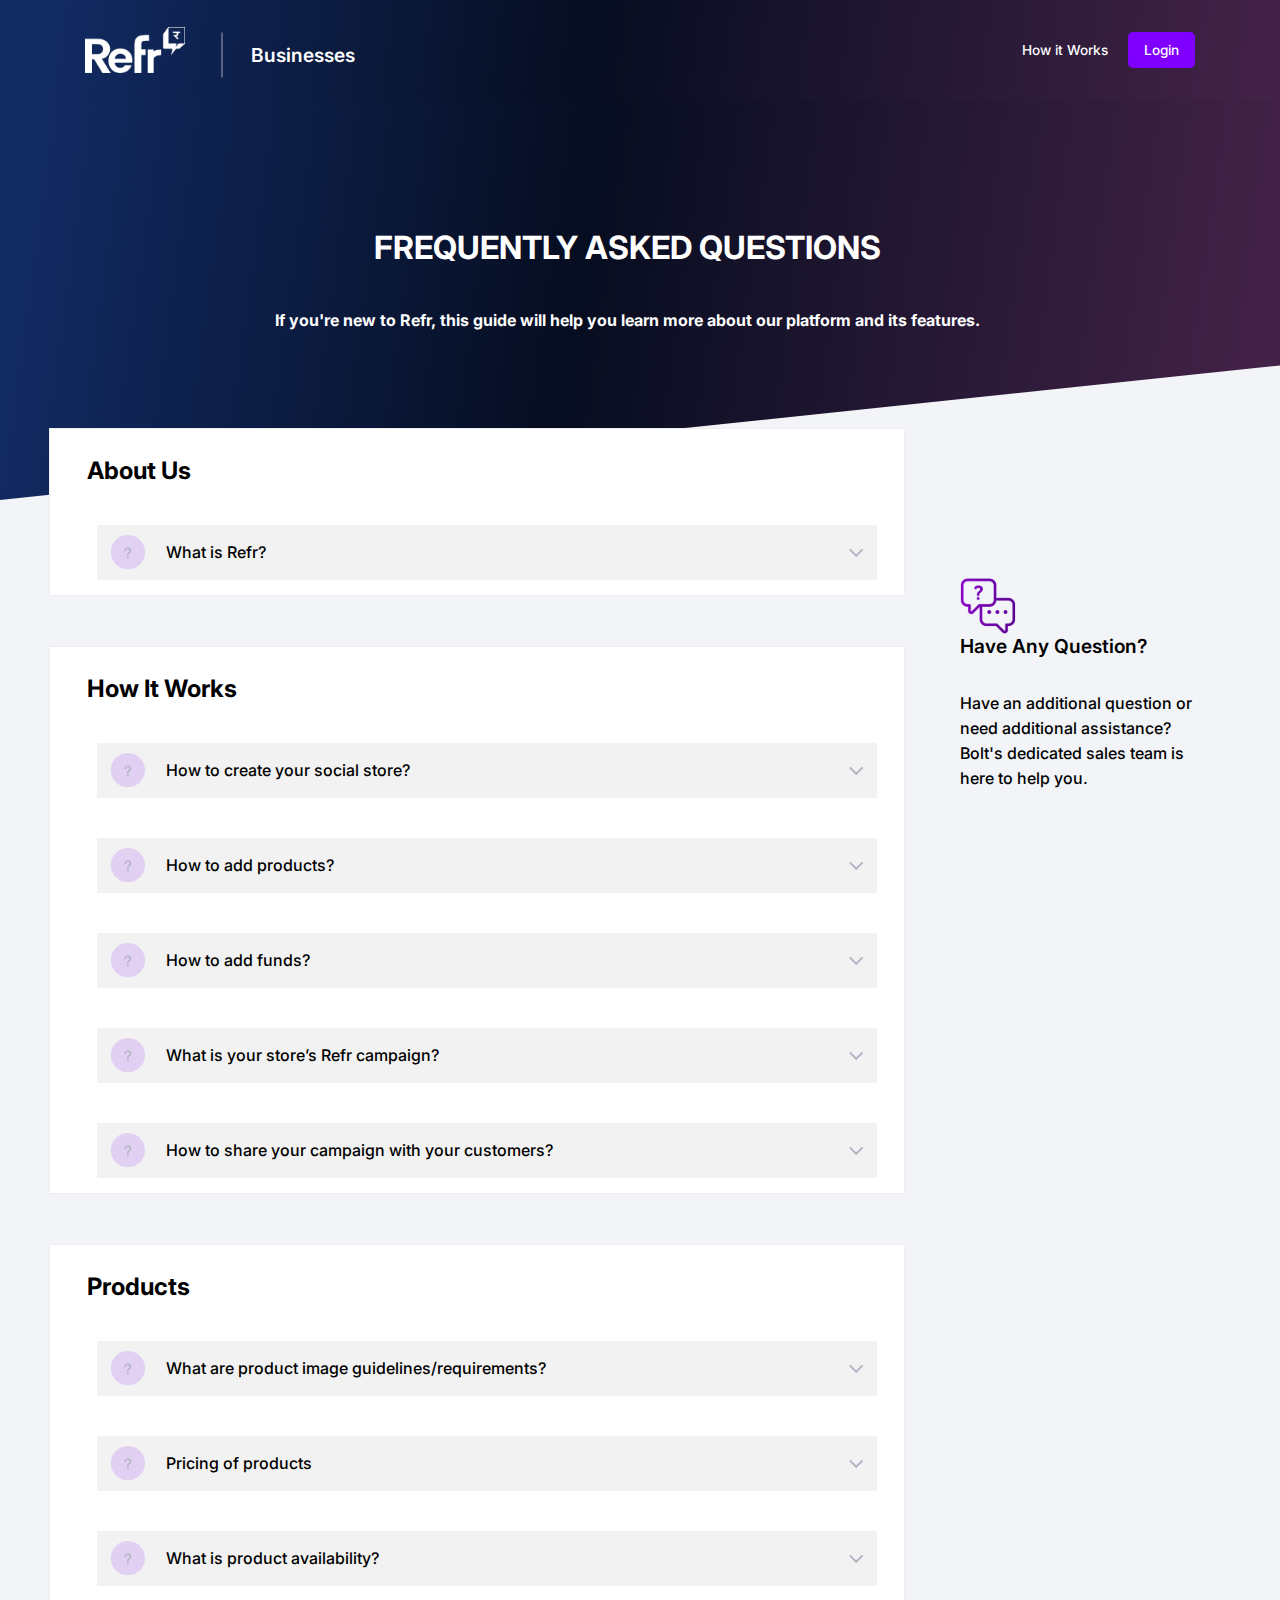
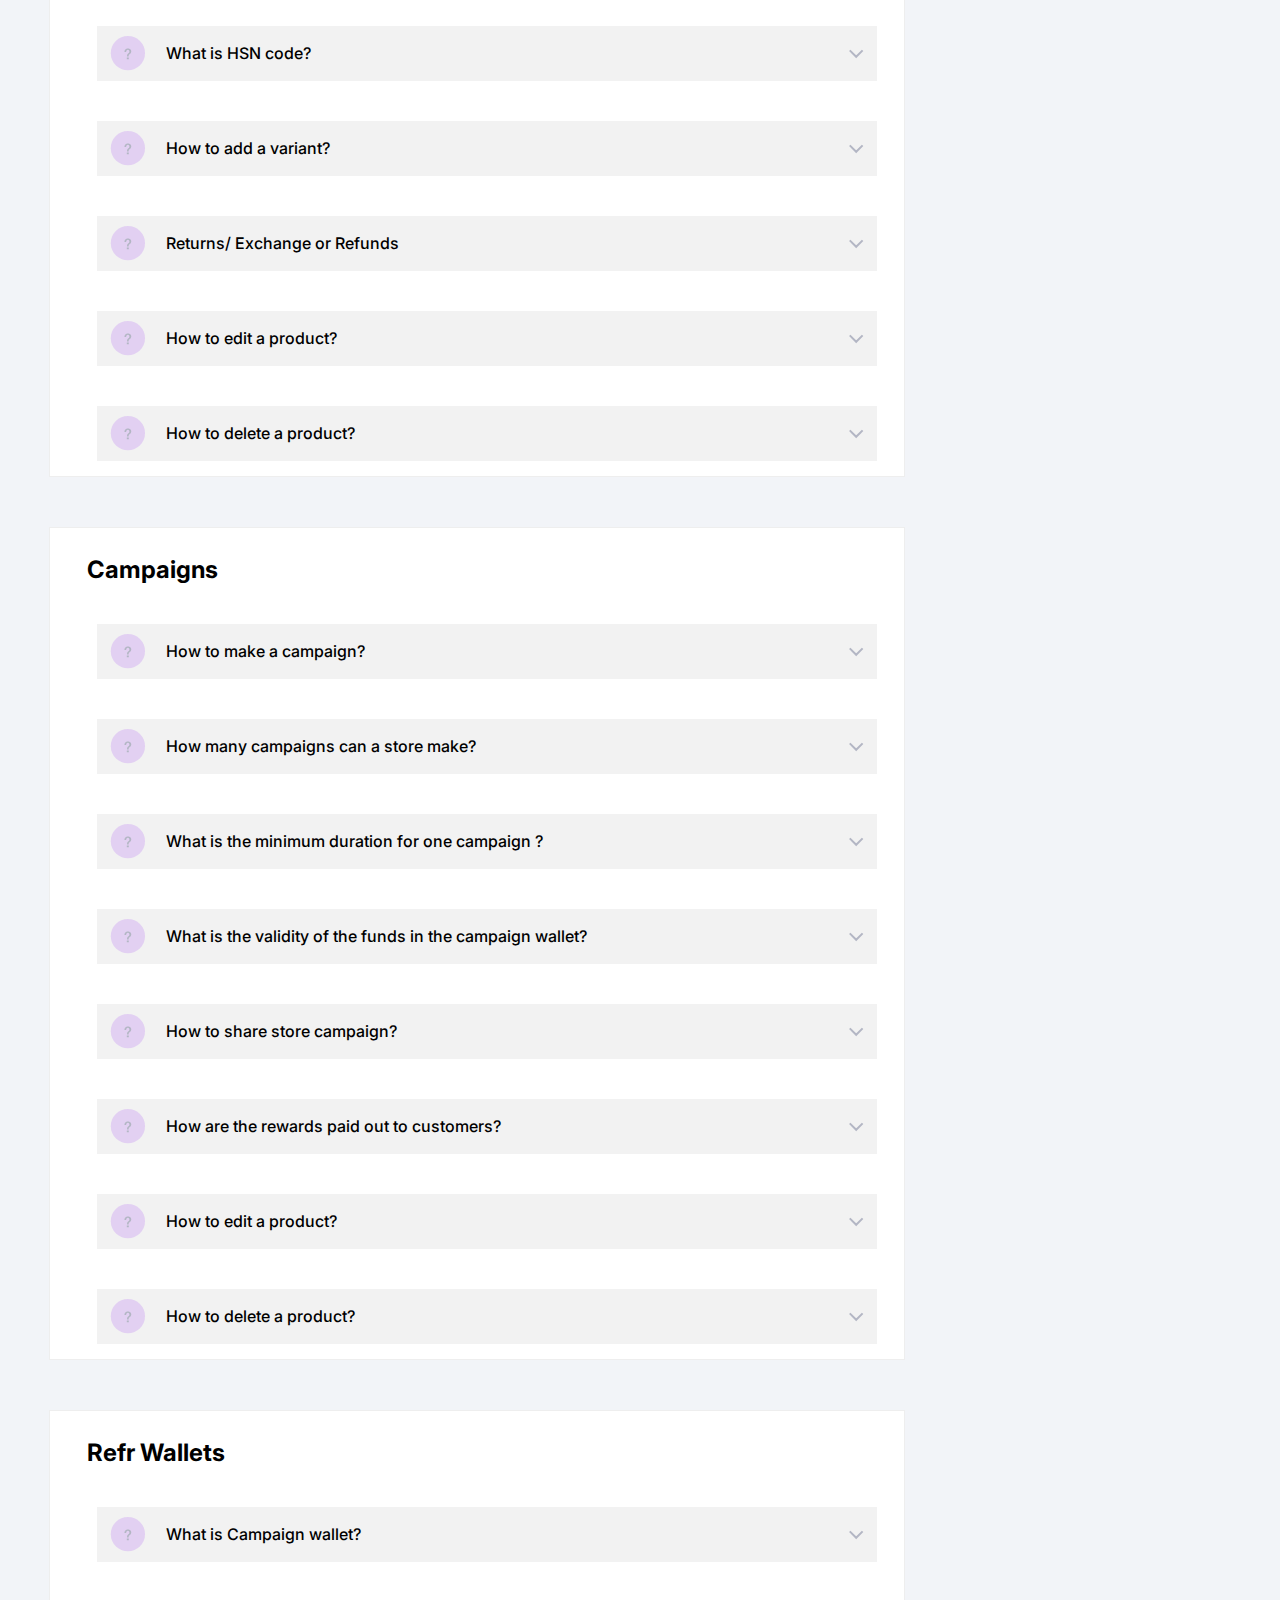
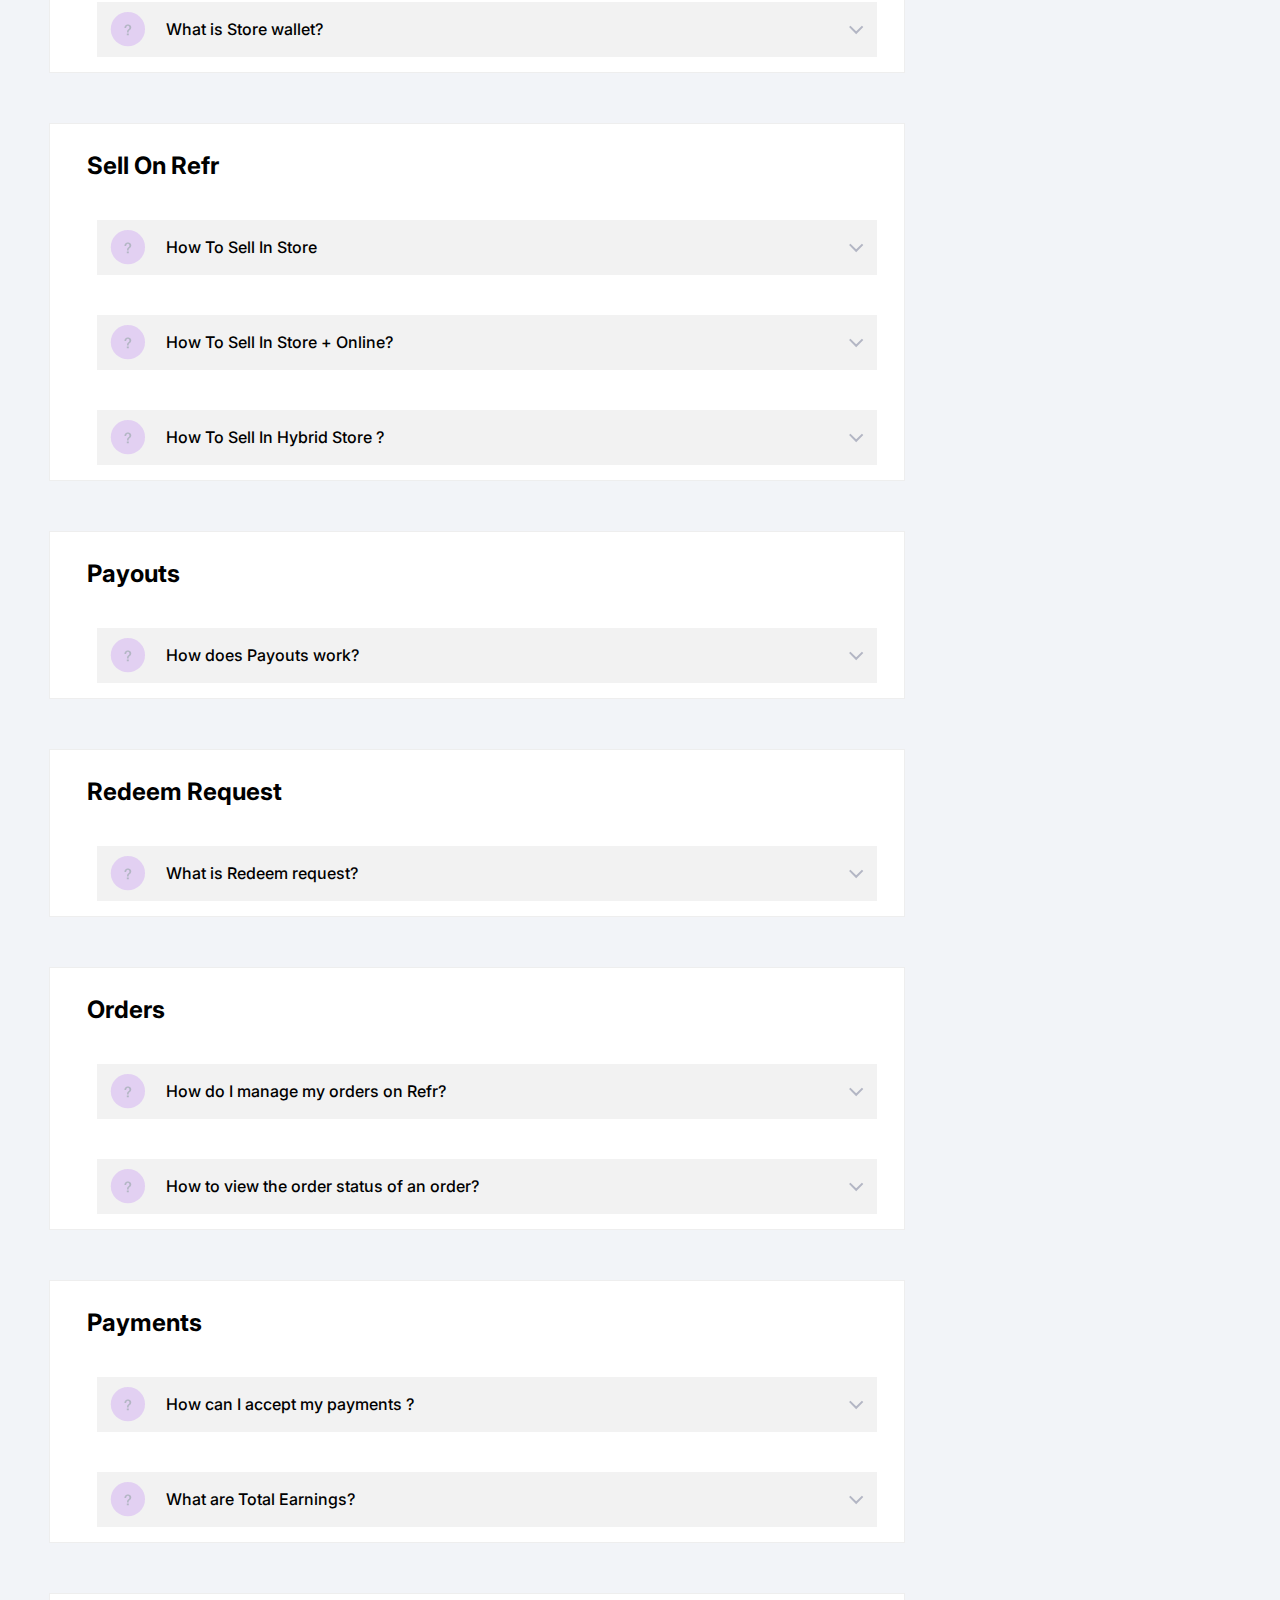
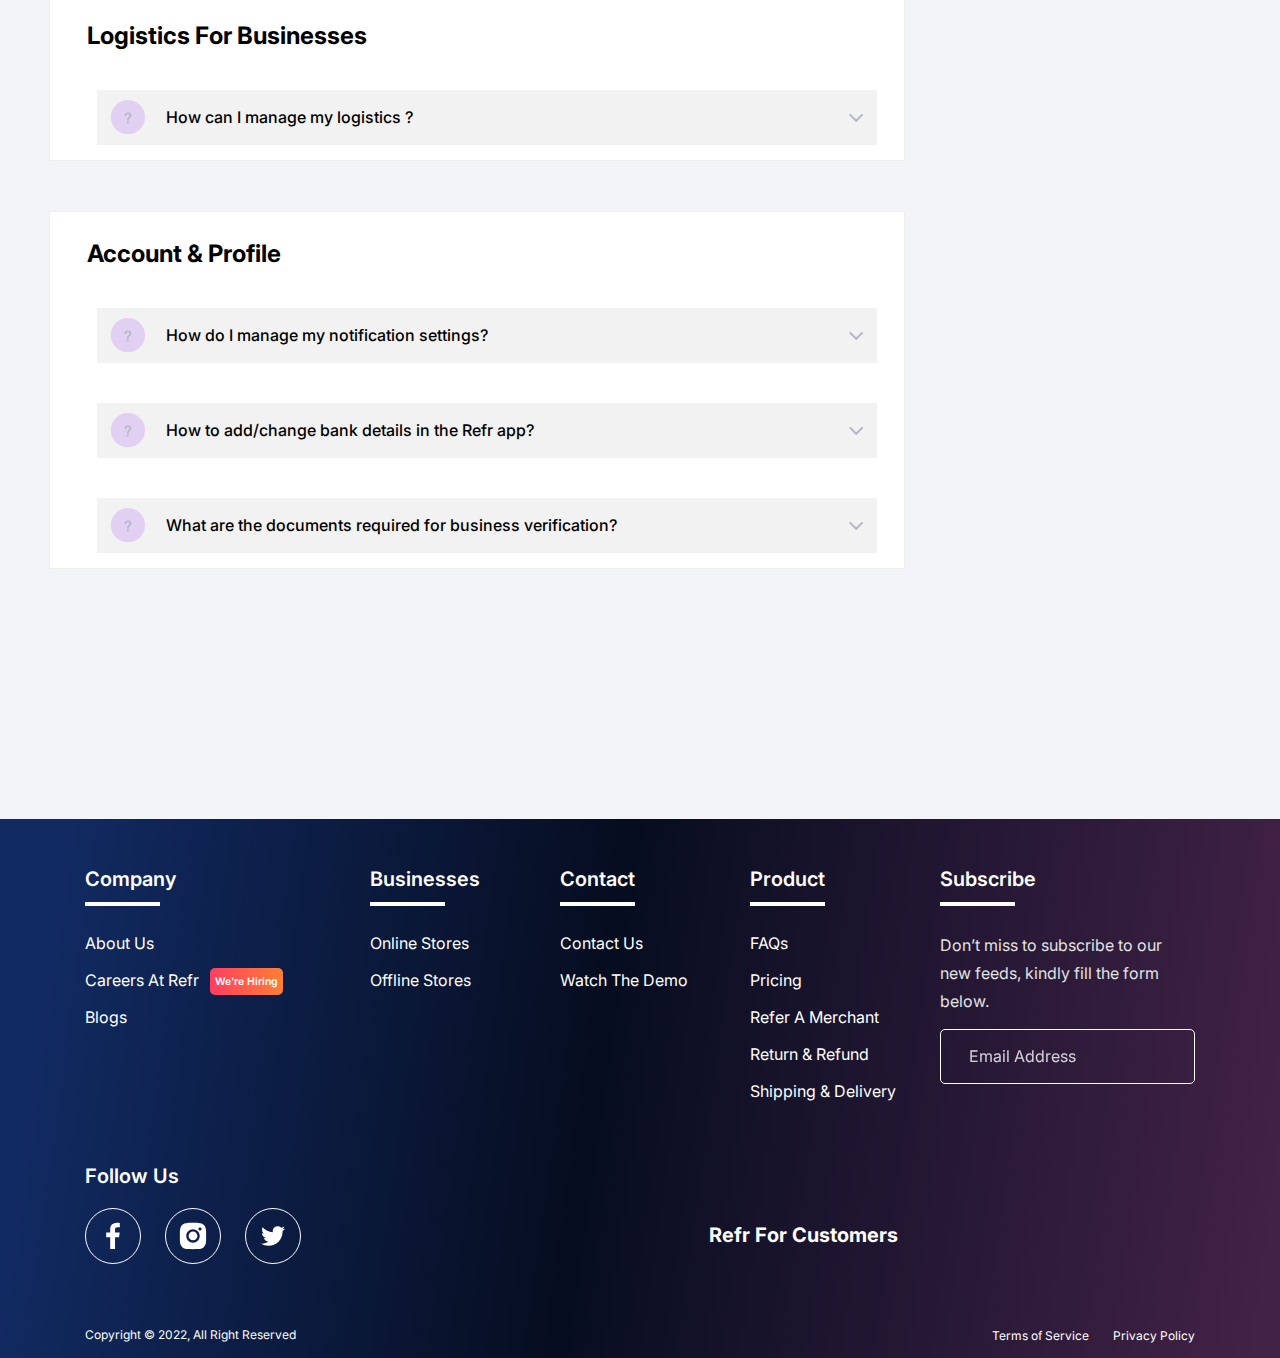
==== commit dd93502b: "main" ====
--- a/faqs/index.html
+++ b/faqs/index.html
@@ -1797,7 +1797,9 @@
                                                     fill="#B3B6C4" />
                                             </svg>
                                         </span>
-                                        <p class="faqs_primary">How can I manage my logistics</p>
+                                        <p class="faqs_primary">How can I manage my logistics ?
+
+                                        </p>
 
                                     </div>
                                     <div class="faqs_flex">
